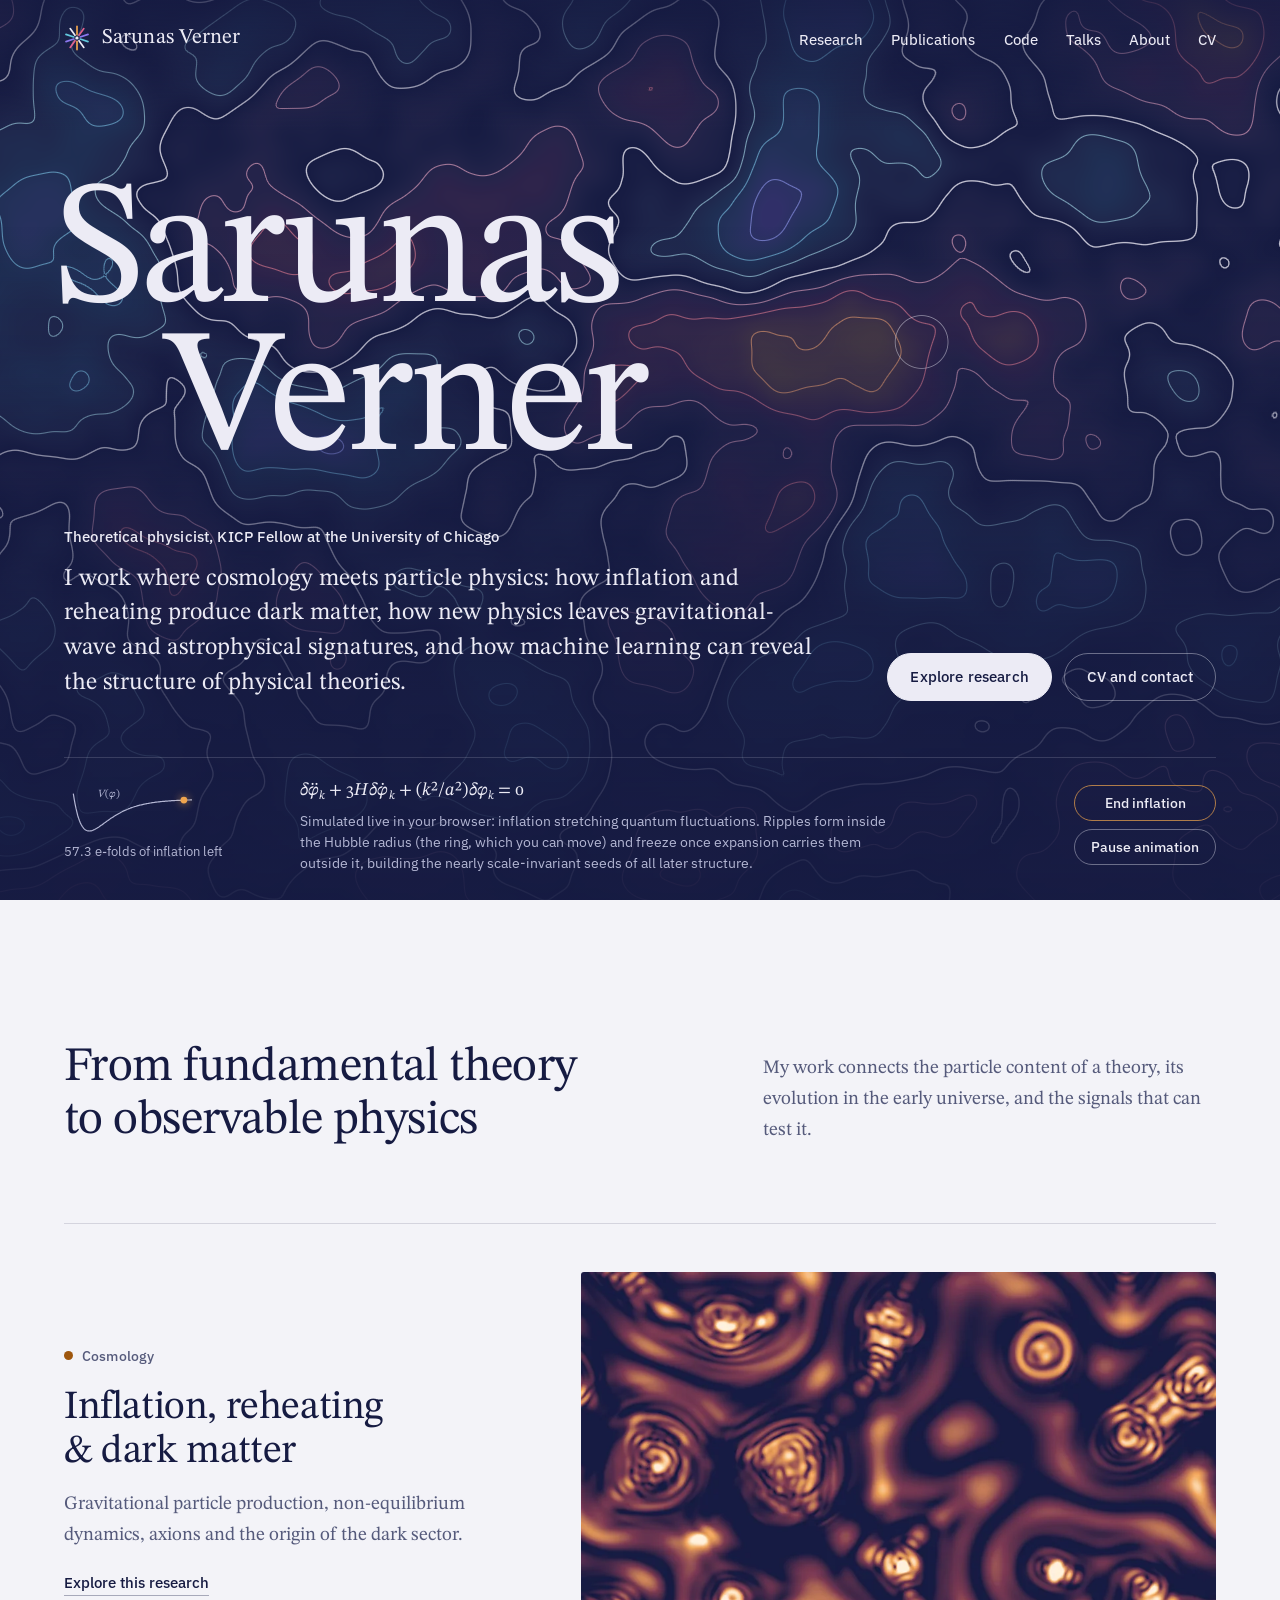
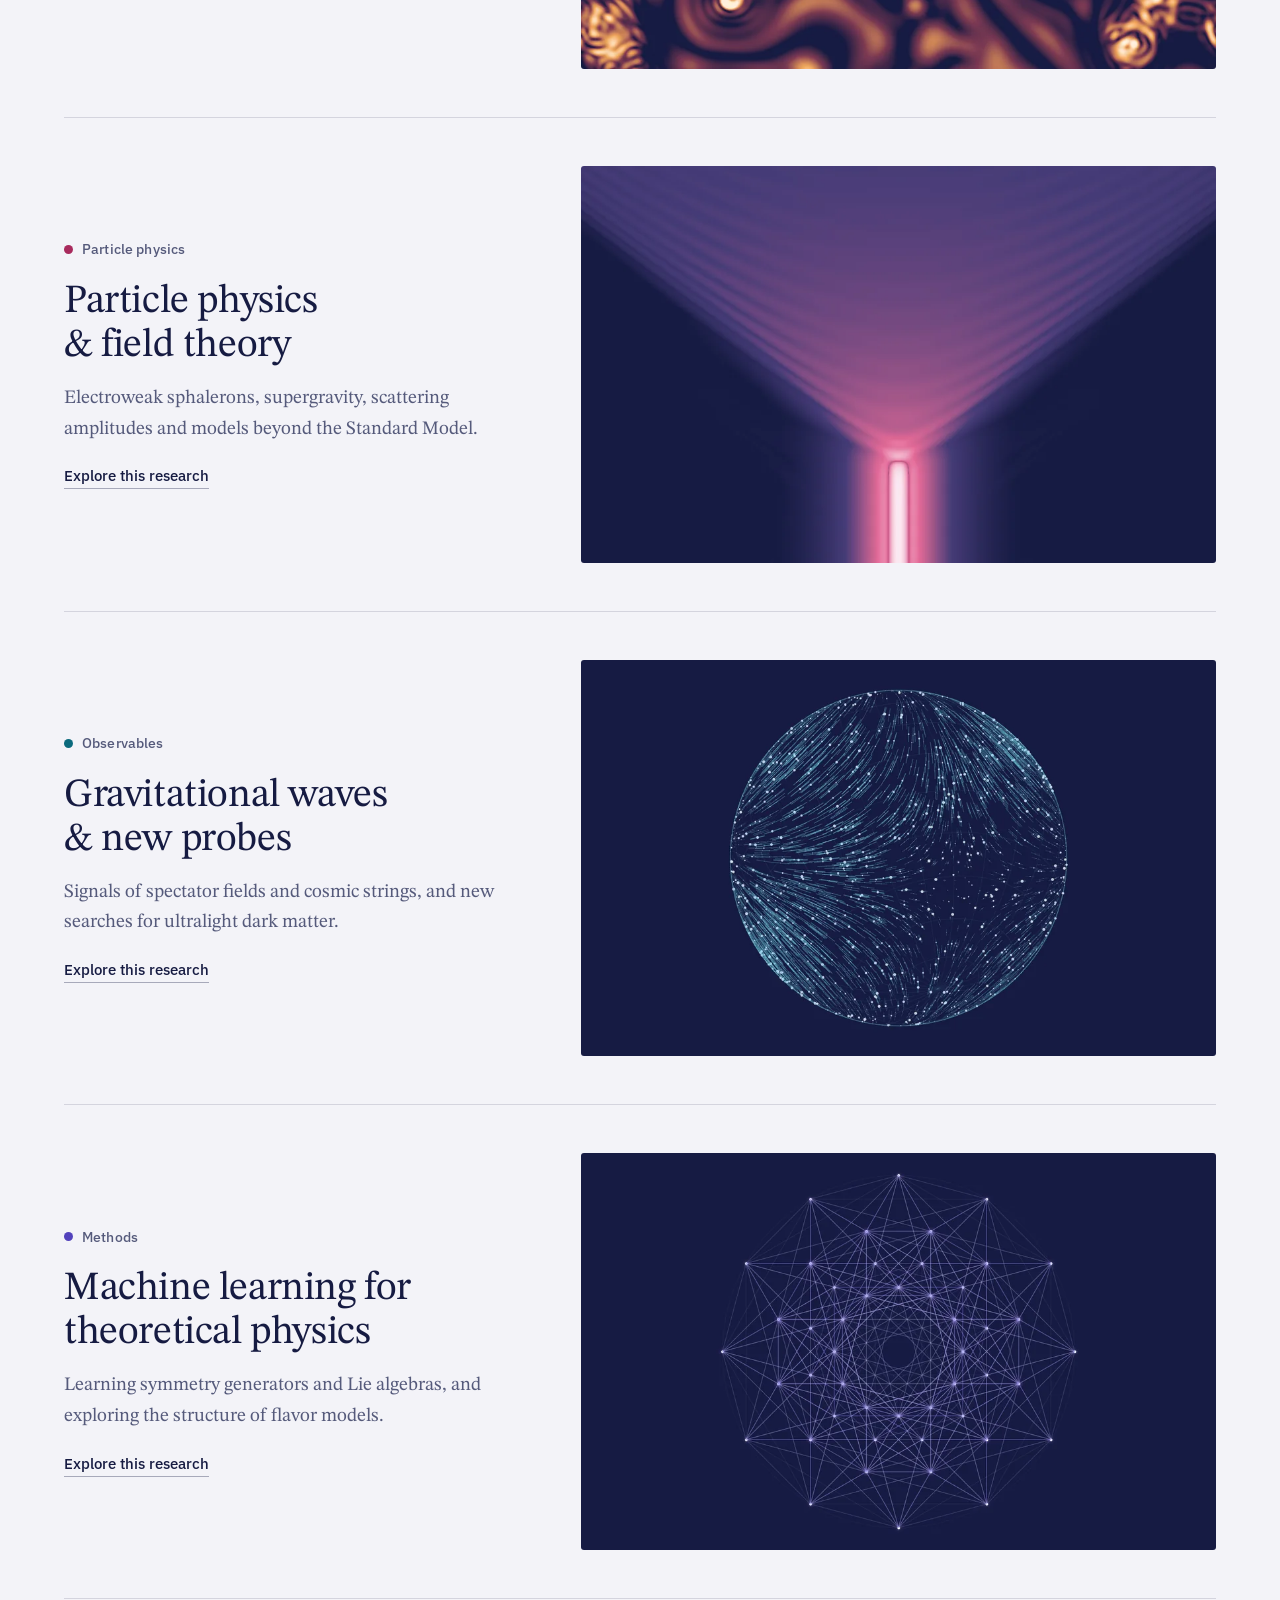
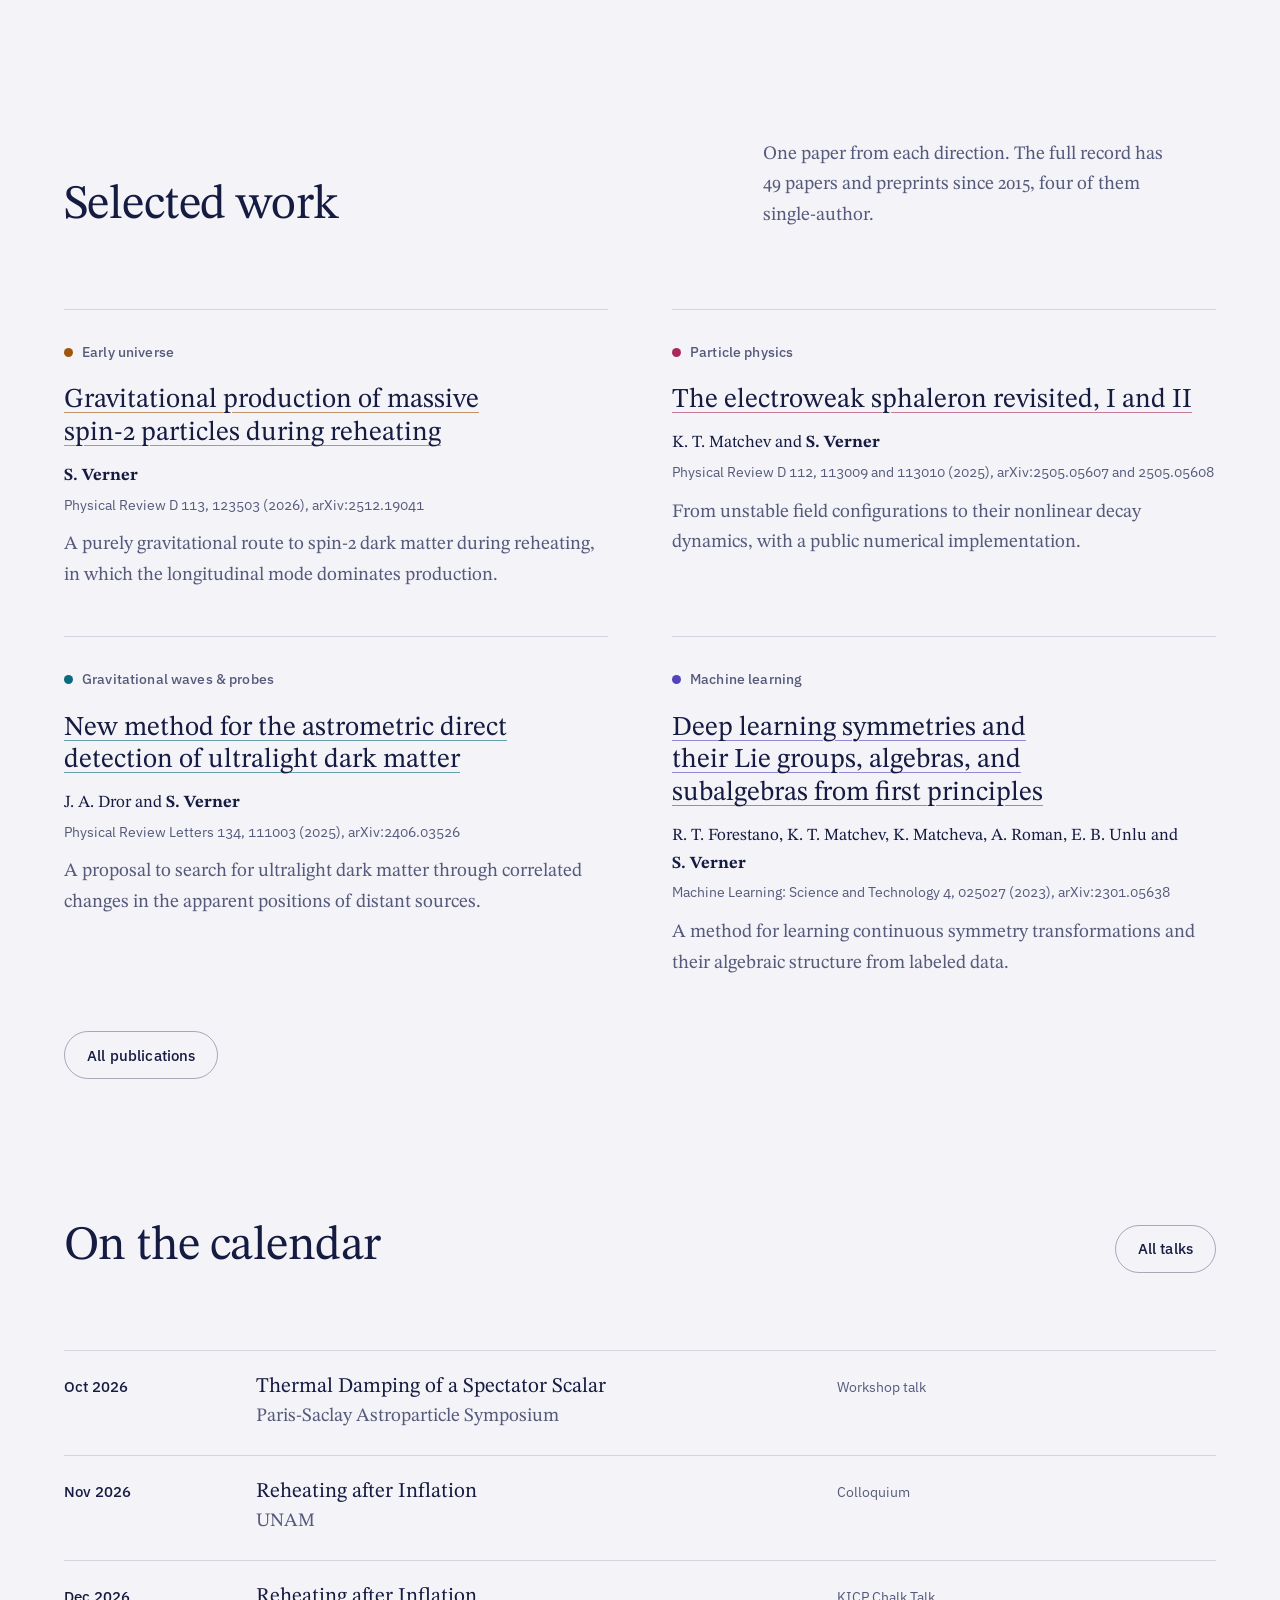
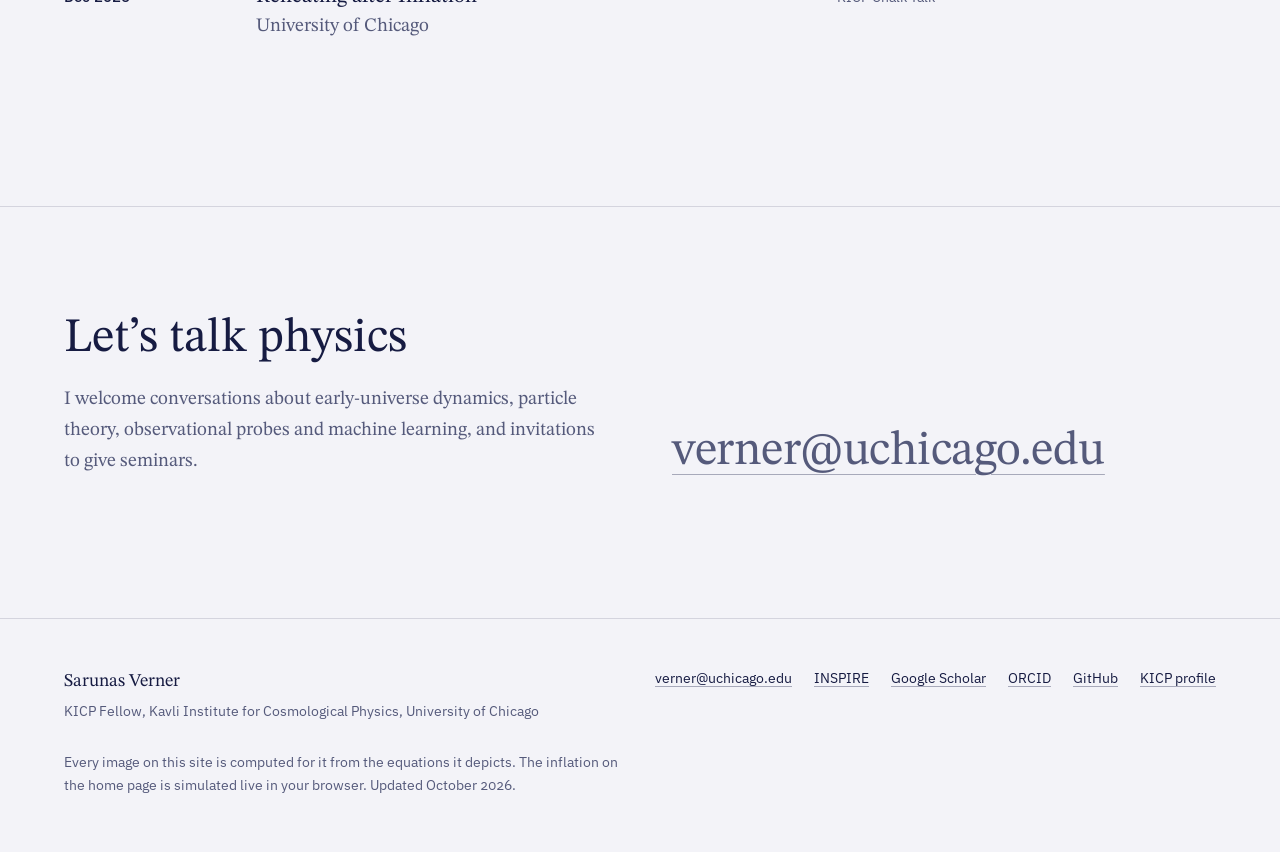
==== index.html @ badbc58c "Add files via upload" ====
<!doctype html>
<html lang="en">
<head>
<meta charset="utf-8">
<meta name="viewport" content="width=device-width, initial-scale=1">
<title>Sarunas Verner | Theoretical physicist, University of Chicago</title>
<meta name="description" content="Sarunas Verner is a theoretical physicist and KICP Fellow at the University of Chicago, specializing in inflation and reheating, dark matter, gravitational waves and machine learning for theoretical physics.">
<link rel="canonical" href="https://www.sarunasverner.com/">
<meta name="theme-color" content="#161B42">
<meta property="og:type" content="website">
<meta property="og:title" content="Sarunas Verner | Theoretical physicist, University of Chicago">
<meta property="og:description" content="Sarunas Verner is a theoretical physicist and KICP Fellow at the University of Chicago, specializing in inflation and reheating, dark matter, gravitational waves and machine learning for theoretical physics.">
<meta property="og:url" content="https://www.sarunasverner.com/">
<meta property="og:image" content="https://www.sarunasverner.com/assets/img/og.jpg">
<meta name="twitter:card" content="summary_large_image">
<link rel="icon" href="favicon.svg" type="image/svg+xml">
<link rel="preload" href="assets/fonts/stix-two-text.woff2" as="font" type="font/woff2" crossorigin>
<link rel="preload" href="assets/fonts/plex-sans.woff2" as="font" type="font/woff2" crossorigin>
<link rel="stylesheet" href="assets/css/site.css">
<script type="application/ld+json">{"@context": "https://schema.org", "@type": "Person", "name": "Sarunas Verner", "jobTitle": "KICP Fellow", "url": "https://www.sarunasverner.com/", "email": "mailto:verner@uchicago.edu", "image": "https://www.sarunasverner.com/assets/img/portrait.webp", "affiliation": {"@type": "Organization", "name": "Kavli Institute for Cosmological Physics, University of Chicago"}, "alumniOf": [{"@type": "CollegeOrUniversity", "name": "University of Minnesota"}, {"@type": "CollegeOrUniversity", "name": "University of Southampton"}], "knowsAbout": ["Cosmology", "Particle physics", "Inflation", "Reheating", "Dark matter", "Gravitational waves", "Supergravity", "Machine learning"], "sameAs": ["https://inspirehep.net/authors/1813573", "https://scholar.google.com/citations?user=fbTlRtQAAAAJ", "https://orcid.org/0000-0003-4870-0826", "https://github.com/sarunasverner", "https://kavlicosmo.uchicago.edu/people/profile/sarunas-verner/"]}</script>
<script src="assets/js/site.js" defer></script><script src="assets/js/field.js" defer></script>
</head>
<body>
<a class="skip-link" href="#main">Skip to content</a>
<header class="site-header is-overlay on-dark">
  <div class="wrap bar">
    <a class="brand" href="./" aria-label="Sarunas Verner, home"><svg viewBox="0 0 26 26" aria-hidden="true" focusable="false"><line x1="13.00" y1="9.60" x2="13.00" y2="1.40" stroke="#F0A54E" stroke-width="1.7" stroke-linecap="round"/><line x1="15.00" y1="10.25" x2="19.82" y2="3.62" stroke="#E0628F" stroke-width="1.7" stroke-linecap="round"/><line x1="16.23" y1="11.95" x2="24.03" y2="9.42" stroke="#8C78F0" stroke-width="1.7" stroke-linecap="round"/><line x1="16.23" y1="14.05" x2="24.03" y2="16.58" stroke="#63C9DD" stroke-width="1.7" stroke-linecap="round"/><line x1="15.00" y1="15.75" x2="19.82" y2="22.38" stroke="currentColor" stroke-width="1.7" stroke-linecap="round"/><line x1="13.00" y1="16.40" x2="13.00" y2="24.60" stroke="#F0A54E" stroke-width="1.7" stroke-linecap="round"/><line x1="11.00" y1="15.75" x2="6.18" y2="22.38" stroke="#E0628F" stroke-width="1.7" stroke-linecap="round"/><line x1="9.77" y1="14.05" x2="1.97" y2="16.58" stroke="#8C78F0" stroke-width="1.7" stroke-linecap="round"/><line x1="9.77" y1="11.95" x2="1.97" y2="9.42" stroke="#63C9DD" stroke-width="1.7" stroke-linecap="round"/><line x1="11.00" y1="10.25" x2="6.18" y2="3.62" stroke="currentColor" stroke-width="1.7" stroke-linecap="round"/><circle cx="13" cy="13" r="1.6" fill="currentColor"/></svg><span>Sarunas Verner</span></a>
    <button class="menu-toggle" type="button" aria-expanded="false" aria-controls="site-nav" data-menu-toggle>Menu</button>
    <nav class="site-nav" id="site-nav" aria-label="Main"><ul><li><a href="research/">Research</a></li><li><a href="publications/">Publications</a></li><li><a href="code/">Code</a></li><li><a href="talks/">Talks</a></li><li><a href="about/">About</a></li><li><a href="cv/">CV</a></li></ul></nav>
  </div>
</header>
<main id="main">

<section class="hero on-dark" aria-labelledby="hero-name">
  <div class="hero-field"><canvas data-field aria-hidden="true"></canvas></div>
  <div class="hero-scrim"></div>
  <div class="wrap hero-inner">
    <h1 class="hero-name" id="hero-name"><span>Sarunas</span><span>Verner</span></h1>
    <div class="hero-row">
      <div>
        <p class="hero-role">Theoretical physicist, KICP Fellow at the University of Chicago</p>
        <p class="hero-lede">I work where cosmology meets particle physics: how inflation and reheating produce dark matter, how new physics leaves gravitational-wave and astrophysical signatures, and how machine learning can reveal the structure of physical theories.</p>
      </div>
      <div class="actions">
        <a class="button" href="research/">Explore research</a>
        <a class="button button-quiet" href="cv/">CV and contact</a>
      </div>
    </div>
    <div class="hero-foot">
      <figure class="potential" aria-hidden="true">
        <svg viewBox="0 0 132 48" width="132" height="48"><path d="M9.3,6.7 L10.2,12.2 L11.1,17.1 L12.0,21.4 L12.9,25.2 L13.7,28.5 L14.6,31.3 L15.5,33.8 L16.4,36.0 L17.3,37.8 L18.2,39.3 L19.1,40.5 L19.9,41.6 L20.8,42.4 L21.7,43.0 L22.6,43.5 L23.5,43.8 L24.4,43.9 L25.3,44.0 L26.1,43.9 L27.0,43.8 L27.9,43.6 L28.8,43.3 L29.7,42.9 L30.6,42.5 L31.5,42.0 L32.3,41.5 L33.2,41.0 L34.1,40.4 L35.0,39.9 L35.9,39.2 L36.8,38.6 L37.7,38.0 L38.5,37.4 L39.4,36.7 L40.3,36.1 L41.2,35.4 L42.1,34.8 L43.0,34.1 L43.9,33.5 L44.7,32.9 L45.6,32.3 L46.5,31.6 L47.4,31.0 L48.3,30.5 L49.2,29.9 L50.1,29.3 L50.9,28.8 L51.8,28.2 L52.7,27.7 L53.6,27.2 L54.5,26.7 L55.4,26.2 L56.3,25.7 L57.1,25.2 L58.0,24.8 L58.9,24.3 L59.8,23.9 L60.7,23.5 L61.6,23.1 L62.5,22.7 L63.3,22.3 L64.2,22.0 L65.1,21.6 L66.0,21.3 L66.9,20.9 L67.8,20.6 L68.7,20.3 L69.5,20.0 L70.4,19.7 L71.3,19.5 L72.2,19.2 L73.1,18.9 L74.0,18.7 L74.9,18.4 L75.7,18.2 L76.6,18.0 L77.5,17.8 L78.4,17.6 L79.3,17.4 L80.2,17.2 L81.1,17.0 L81.9,16.8 L82.8,16.6 L83.7,16.5 L84.6,16.3 L85.5,16.2 L86.4,16.0 L87.3,15.9 L88.1,15.7 L89.0,15.6 L89.9,15.5 L90.8,15.3 L91.7,15.2 L92.6,15.1 L93.5,15.0 L94.3,14.9 L95.2,14.8 L96.1,14.7 L97.0,14.6 L97.9,14.5 L98.8,14.4 L99.7,14.4 L100.5,14.3 L101.4,14.2 L102.3,14.1 L103.2,14.1 L104.1,14.0 L105.0,13.9 L105.9,13.9 L106.7,13.8 L107.6,13.7 L108.5,13.7 L109.4,13.6 L110.3,13.6 L111.2,13.5 L112.1,13.5 L112.9,13.4 L113.8,13.4 L114.7,13.4 L115.6,13.3 L116.5,13.3 L117.4,13.2 L118.3,13.2 L119.1,13.2 L120.0,13.1 L120.9,13.1 L121.8,13.1 L122.7,13.0 L123.6,13.0 L124.5,13.0 L125.3,13.0 L126.2,12.9 L127.1,12.9 L128.0,12.9"/><circle data-field-dot r="3.4" cx="120.9" cy="13.1"/><text x="34" y="10"><tspan font-style="italic">V</tspan>(<tspan font-style="italic">&#966;</tspan>)</text></svg>
        <figcaption data-field-readout>60.0 e-folds of inflation left</figcaption>
      </figure>
      <div class="hero-explain">
        <p class="hero-eq" aria-label="Mode equation: delta phi k double dot, plus 3 H delta phi k dot, plus k squared over a squared times delta phi k, equals zero"><i>&#948;</i><i class="acc" data-a="&#168;">&#966;</i><sub><i>k</i></sub> + 3<i>H</i>&#8202;<i>&#948;</i><i class="acc" data-a="&#729;">&#966;</i><sub><i>k</i></sub> + (<i>k</i>&#178;/<i>a</i>&#178;)&#8202;<i>&#948;&#966;</i><sub><i>k</i></sub> = 0</p>
        <p class="hero-caption"><span class="live-only">Simulated live in your browser: inflation</span><span class="still-only">Inflation</span> stretching quantum fluctuations. Ripples form inside the Hubble radius<span class="live-only"> (the ring, which you can move)</span> and freeze once expansion carries them outside it, building the nearly scale-invariant seeds of all later structure.</p>
      </div>
      <div class="hero-controls">
        <button class="field-toggle" type="button" data-field-end hidden>End inflation</button>
        <button class="field-toggle" type="button" data-field-toggle hidden>Pause animation</button>
      </div>
    </div>
  </div>
</section>

<section class="band" aria-labelledby="research-h">
  <div class="wrap">
    <div class="section-head">
      <h2 id="research-h">From fundamental theory to observable physics</h2>
      <p>My work connects the particle content of a theory, its evolution in the early universe, and the signals that can test it.</p>
    </div>
    <ul class="themes"><li class="theme" data-area="early">
  <a class="theme-link" href="research/early-universe/">
    <div>
      <span class="label"><span class="dot"></span>Cosmology</span>
      <h3>Inflation, reheating &amp; dark matter</h3>
      <p>Gravitational particle production, non-equilibrium dynamics, axions and the origin of the dark sector.</p>
      <span class="more">Explore this research</span>
    </div>
    <figure class="plate"><img src="assets/img/early-universe-1600.webp" srcset="assets/img/early-universe-960.webp 960w, assets/img/early-universe-1600.webp 1600w" sizes="(max-width: 860px) 100vw, 58vw" width="1600" height="1000" alt="Glowing amber shells and bubbles of energy on a deep indigo field, from a lattice simulation of preheating" loading="lazy" decoding="async"></figure>
  </a>
</li><li class="theme" data-area="particle">
  <a class="theme-link" href="research/particle-physics/">
    <div>
      <span class="label"><span class="dot"></span>Particle physics</span>
      <h3>Particle physics &amp; field theory</h3>
      <p>Electroweak sphalerons, supergravity, scattering amplitudes and models beyond the Standard Model.</p>
      <span class="more">Explore this research</span>
    </div>
    <figure class="plate"><img src="assets/img/particle-physics-1600.webp" srcset="assets/img/particle-physics-960.webp 960w, assets/img/particle-physics-1600.webp 1600w" sizes="(max-width: 860px) 100vw, 58vw" width="1600" height="1000" alt="A bright vertical pillar of energy that opens into a V-shaped cone of rippling radiation" loading="lazy" decoding="async"></figure>
  </a>
</li><li class="theme" data-area="signals">
  <a class="theme-link" href="research/gravitational-waves/">
    <div>
      <span class="label"><span class="dot"></span>Observables</span>
      <h3>Gravitational waves &amp; new probes</h3>
      <p>Signals of spectator fields and cosmic strings, and new searches for ultralight dark matter.</p>
      <span class="more">Explore this research</span>
    </div>
    <figure class="plate"><img src="assets/img/gravitational-waves-1600.webp" srcset="assets/img/gravitational-waves-960.webp 960w, assets/img/gravitational-waves-1600.webp 1600w" sizes="(max-width: 860px) 100vw, 58vw" width="1600" height="1000" alt="A celestial sphere of stars whose short cyan streaks line up in a coherent, swirling pattern" loading="lazy" decoding="async"></figure>
  </a>
</li><li class="theme" data-area="ml">
  <a class="theme-link" href="research/machine-learning/">
    <div>
      <span class="label"><span class="dot"></span>Methods</span>
      <h3>Machine learning for theoretical physics</h3>
      <p>Learning symmetry generators and Lie algebras, and exploring the structure of flavor models.</p>
      <span class="more">Explore this research</span>
    </div>
    <figure class="plate"><img src="assets/img/machine-learning-1600.webp" srcset="assets/img/machine-learning-960.webp 960w, assets/img/machine-learning-1600.webp 1600w" sizes="(max-width: 860px) 100vw, 58vw" width="1600" height="1000" alt="A twelve-fold symmetric web of violet lines connecting 72 points in concentric rings" loading="lazy" decoding="async"></figure>
  </a>
</li></ul>
  </div>
</section>

<section class="band" aria-labelledby="work-h">
  <div class="wrap">
    <div class="section-head">
      <h2 id="work-h">Selected work</h2>
      <p>One paper from each direction. The full record has 49 papers and preprints since 2015, four of them single-author.</p>
    </div>
    <ul class="works"><li class="work" data-area="early">
  <span class="label"><span class="dot"></span>Early universe</span>
  <h3><a href="https://arxiv.org/abs/2512.19041">Gravitational production of massive spin-2 particles during reheating</a></h3>
  <p class="authors"><strong>S. Verner</strong></p>
  <p class="venue">Physical Review D 113, 123503 (2026), arXiv:2512.19041</p>
  <p class="summary">A purely gravitational route to spin-2 dark matter during reheating, in which the longitudinal mode dominates production.</p>
</li><li class="work" data-area="particle">
  <span class="label"><span class="dot"></span>Particle physics</span>
  <h3><a href="https://arxiv.org/abs/2505.05607">The electroweak sphaleron revisited, I and II</a></h3>
  <p class="authors">K. T. Matchev and <strong>S. Verner</strong></p>
  <p class="venue">Physical Review D 112, 113009 and 113010 (2025), arXiv:2505.05607 and 2505.05608</p>
  <p class="summary">From unstable field configurations to their nonlinear decay dynamics, with a public numerical implementation.</p>
</li><li class="work" data-area="signals">
  <span class="label"><span class="dot"></span>Gravitational waves &amp; probes</span>
  <h3><a href="https://arxiv.org/abs/2406.03526">New method for the astrometric direct detection of ultralight dark matter</a></h3>
  <p class="authors">J. A. Dror and <strong>S. Verner</strong></p>
  <p class="venue">Physical Review Letters 134, 111003 (2025), arXiv:2406.03526</p>
  <p class="summary">A proposal to search for ultralight dark matter through correlated changes in the apparent positions of distant sources.</p>
</li><li class="work" data-area="ml">
  <span class="label"><span class="dot"></span>Machine learning</span>
  <h3><a href="https://arxiv.org/abs/2301.05638">Deep learning symmetries and their Lie groups, algebras, and subalgebras from first principles</a></h3>
  <p class="authors">R. T. Forestano, K. T. Matchev, K. Matcheva, A. Roman, E. B. Unlu and <strong>S. Verner</strong></p>
  <p class="venue">Machine Learning: Science and Technology 4, 025027 (2023), arXiv:2301.05638</p>
  <p class="summary">A method for learning continuous symmetry transformations and their algebraic structure from labeled data.</p>
</li></ul>
    <div class="actions" style="margin-top:8px"><a class="button button-quiet" href="publications/">All publications</a></div>
  </div>
</section>

<section class="band" aria-labelledby="talks-h">
  <div class="wrap">
    <div class="section-head">
      <h2 id="talks-h">On the calendar</h2>
      <div class="actions"><a class="button button-quiet" href="talks/">All talks</a></div>
    </div>
    <ol class="agenda"><li class="event"><time datetime="2026-10">Oct 2026</time>
  <div><p class="title">Thermal Damping of a Spectator Scalar</p><p class="where">Paris-Saclay Astroparticle Symposium</p></div><p class="kind">Workshop talk</p></li><li class="event"><time datetime="2026-11">Nov 2026</time>
  <div><p class="title">Reheating after Inflation</p><p class="where">UNAM</p></div><p class="kind">Colloquium</p></li><li class="event"><time datetime="2026-12">Dec 2026</time>
  <div><p class="title">Reheating after Inflation</p><p class="where">University of Chicago</p></div><p class="kind">KICP Chalk Talk</p></li></ol>
  </div>
</section>

<section class="band ruled" aria-labelledby="contact-h">
  <div class="wrap contact">
    <div>
      <h2 id="contact-h">Let’s talk physics</h2>
      <p>I welcome conversations about early-universe dynamics, particle theory, observational probes and machine learning, and invitations to give seminars.</p>
    </div>
    <p class="mail"><a href="mailto:verner@uchicago.edu">verner@uchicago.edu</a></p>
  </div>
</section>

</main>
<footer class="site-footer">
  <div class="wrap">
    <div class="grid">
      <div>
        <p class="who">Sarunas Verner</p>
        <p>KICP Fellow, Kavli Institute for Cosmological Physics, University of Chicago</p>
      </div>
      <ul>
        <li><a href="mailto:verner@uchicago.edu">verner@uchicago.edu</a></li>
        <li><a href="https://inspirehep.net/authors/1813573">INSPIRE</a></li>
        <li><a href="https://scholar.google.com/citations?user=fbTlRtQAAAAJ">Google Scholar</a></li>
        <li><a href="https://orcid.org/0000-0003-4870-0826">ORCID</a></li>
        <li><a href="https://github.com/sarunasverner">GitHub</a></li>
        <li><a href="https://kavlicosmo.uchicago.edu/people/profile/sarunas-verner/">KICP profile</a></li>
      </ul>
    </div>
    <p class="fine">Every image on this site is computed for it from the equations it depicts. The inflation on the home page is simulated live in your browser. Updated October 2026.</p>
  </div>
</footer>
</body>
</html>
---- assets/css/site.css ----
/* Sarunas Verner — site styles
   Type: STIX Two (the typeface designed for scientific publishing) with IBM Plex Sans for interface text.
   Color: a deep field indigo; four accents are four phases of the field, one per research area. */

@font-face { font-family: "STIX Two Text"; src: url("../fonts/stix-two-text.woff2") format("woff2"); font-weight: 400 700; font-style: normal; font-display: swap; }
@font-face { font-family: "STIX Two Text"; src: url("../fonts/stix-two-text-italic.woff2") format("woff2"); font-weight: 400 700; font-style: italic; font-display: swap; }
@font-face { font-family: "STIX Two Math Sub"; src: url("../fonts/stix-two-math-sub.woff2") format("woff2"); font-display: swap; }
@font-face { font-family: "IBM Plex Sans"; src: url("../fonts/plex-sans.woff2") format("woff2"); font-weight: 100 700; font-stretch: 75% 100%; font-display: swap; }

:root {
  color-scheme: light;
  --serif: "STIX Two Text", "STIX Two Math Sub", "Iowan Old Style", Georgia, serif;
  --sans: "IBM Plex Sans", system-ui, -apple-system, "Segoe UI", sans-serif;

  --bg: #F3F3F8;
  --surface: #FFFFFF;
  --ink: #161B42;
  --muted: #555A7B;
  --rule: rgba(22, 27, 66, 0.14);
  --rule-strong: rgba(22, 27, 66, 0.34);
  --amber: #9E560D;
  --rose: #A82A5D;
  --cyan: #0B6A7D;
  --violet: #5242BC;
  --plate: #161B42;

  --gutter: clamp(20px, 5vw, 64px);
  --max: 1240px;
  --band: clamp(88px, 11vw, 168px);
  --radius: 3px;

  --t-body: 1.1875rem;   /* 19 */
  --t-small: 0.9375rem;  /* 15 */
  --t-meta: 0.875rem;    /* 14 */
  --t-h3: 1.5rem;        /* 24 */
  --t-h2: clamp(2rem, 1.4rem + 2.2vw, 3rem);       /* 32 → 48 */
  --t-h1: clamp(2.75rem, 1.6rem + 4.6vw, 5.25rem); /* 44 → 84 */
}

@media (prefers-color-scheme: dark) {
  :root {
    color-scheme: dark;
    --bg: #161B42;
    --surface: #1C2251;
    --ink: #ECEBF5;
    --muted: #A9ACCB;
    --rule: rgba(236, 235, 245, 0.13);
    --rule-strong: rgba(236, 235, 245, 0.34);
    --amber: #F2A65A;
    --rose: #EC7AA5;
    --cyan: #72D2E4;
    --violet: #AB9DF6;
  }
}

/* Surfaces that are always dark: the live hero and full-bleed plates */
.on-dark {
  color-scheme: dark;
  --bg: #161B42; --surface: #1C2251; --ink: #ECEBF5; --muted: #B4B7D4;
  --rule: rgba(236, 235, 245, 0.16); --rule-strong: rgba(236, 235, 245, 0.4);
  --amber: #F2A65A; --rose: #EC7AA5; --cyan: #72D2E4; --violet: #AB9DF6;
  color: var(--ink);
}

[data-area="early"] { --c: var(--amber); }
[data-area="particle"] { --c: var(--rose); }
[data-area="signals"] { --c: var(--cyan); }
[data-area="ml"] { --c: var(--violet); }

/* ------------------------------------------------------------------ base */
*, *::before, *::after { box-sizing: border-box; }
html { -webkit-text-size-adjust: 100%; text-size-adjust: 100%; scroll-padding-top: 96px; }
body {
  margin: 0;
  background: var(--bg);
  color: var(--ink);
  font-family: var(--serif);
  font-size: var(--t-body);
  line-height: 1.62;
  font-kerning: normal;
  font-variant-numeric: oldstyle-nums proportional-nums;
  text-rendering: optimizeLegibility;
  -webkit-font-smoothing: antialiased;
}
[hidden] { display: none !important; }
img { display: block; max-width: 100%; height: auto; }
h1, h2, h3, h4 { font-weight: 400; line-height: 1.1; margin: 0; text-wrap: balance; }
p { margin: 0; text-wrap: pretty; }
p { margin: 0; }
.prose p + p, .contact p + p, .cols p + p { margin-top: 1em; }
a { color: inherit; text-decoration-line: underline; text-decoration-thickness: 1px; text-underline-offset: 0.2em; text-decoration-color: var(--rule-strong); transition: text-decoration-color 0.15s; }
a:hover { text-decoration-color: currentColor; }
:focus-visible { outline: 2px solid currentColor; outline-offset: 3px; border-radius: 2px; }
::selection { background: color-mix(in srgb, var(--violet) 30%, transparent); }
.visually-hidden { position: absolute !important; width: 1px; height: 1px; overflow: hidden; clip: rect(0 0 0 0); clip-path: inset(50%); white-space: nowrap; }
.skip-link { position: absolute; left: 12px; top: -60px; z-index: 50; background: var(--ink); color: var(--bg); padding: 10px 14px; font: 500 var(--t-small)/1 var(--sans); border-radius: var(--radius); text-decoration: none; }
.skip-link:focus { top: 12px; }

.wrap { width: min(100% - 2 * var(--gutter), var(--max)); margin-inline: auto; }
.sans { font-family: var(--sans); }
.muted { color: var(--muted); }
.dot { display: inline-block; width: 0.5em; height: 0.5em; border-radius: 50%; background: var(--c, var(--ink)); flex: none; }

/* ------------------------------------------------------------------ header */
.site-header { position: relative; z-index: 20; font-family: var(--sans); }
.site-header .bar { display: flex; align-items: center; justify-content: space-between; gap: 24px; min-height: 76px; }
.brand { display: inline-flex; align-items: center; gap: 12px; text-decoration: none; font-family: var(--serif); font-size: 1.3125rem; letter-spacing: 0.005em; }
.brand svg { width: 26px; height: 26px; flex: none; }
.site-nav ul { list-style: none; display: flex; gap: clamp(16px, 2.2vw, 34px); margin: 0; padding: 0; }
.site-nav a { font-size: var(--t-small); font-weight: 450; text-decoration: none; padding: 6px 0; border-bottom: 1px solid transparent; }
.site-nav a:hover { border-bottom-color: var(--rule-strong); }
.site-nav a[aria-current="page"] { border-bottom-color: currentColor; }
.menu-toggle { display: none; }
.site-header.is-solid { border-bottom: 1px solid var(--rule); }
.site-header.is-overlay { position: absolute; inset: 0 0 auto 0; }

@media (max-width: 760px) {
  .menu-toggle {
    display: inline-flex; align-items: center; gap: 8px; font: 500 var(--t-small)/1 var(--sans); color: inherit;
    background: none; border: 1px solid var(--rule-strong); border-radius: 999px; padding: 9px 14px; cursor: pointer;
  }
  .site-nav { display: none; }
  .menu-open .site-nav { display: block; position: absolute; left: 0; right: 0; top: 76px; background: var(--bg); border-bottom: 1px solid var(--rule); padding: 8px var(--gutter) 20px; }
  .menu-open .site-nav ul { flex-direction: column; gap: 0; }
  .menu-open .site-nav a { display: block; font-size: 1.125rem; padding: 12px 0; border-bottom: 1px solid var(--rule); }
  .menu-open .site-nav a[aria-current="page"] { border-bottom-color: var(--rule); font-weight: 600; }
}

/* --------------------------------------------------------------------- hero */
.hero { position: relative; min-height: max(660px, 100svh); display: flex; flex-direction: column; justify-content: flex-end; overflow: hidden; background: #161B42; isolation: isolate; touch-action: pan-y; }
.hero-field { position: absolute; inset: 0; z-index: -2; }
.hero-field canvas { width: 100%; height: 100%; display: block; opacity: 0; transition: opacity 0.6s ease; }
.hero.is-live .hero-field canvas { opacity: 1; }
.hero.is-fallback .hero-field { background: #161B42 url("../img/field-poster.webp") center / cover no-repeat; }
.hero.is-fallback .hero-field canvas { display: none; }
.hero-scrim { position: absolute; inset: 0; z-index: -1; pointer-events: none;
  background:
    linear-gradient(to bottom, rgba(22, 27, 66, 0.75) 0, rgba(22, 27, 66, 0) 130px),
    linear-gradient(to top, rgba(22, 27, 66, 0.94) 0%, rgba(22, 27, 66, 0.72) 30%, rgba(22, 27, 66, 0.1) 62%, rgba(22, 27, 66, 0) 75%);
}
.hero-inner { padding-top: 140px; }
.hero-name {
  font-size: clamp(4.75rem, 1rem + 12.5vw, 13.5rem);
  line-height: 0.84;
  letter-spacing: -0.025em;
  margin-left: -0.05em;
  font-variant-numeric: lining-nums;
}
.hero-name span { display: block; }
.hero-name span + span { padding-left: 0.62em; }
.hero-row { display: grid; grid-template-columns: minmax(0, 1fr) auto; align-items: end; gap: 32px 64px; margin-top: clamp(28px, 4vw, 48px); }
.hero-role { font-family: var(--sans); font-size: var(--t-small); font-weight: 500; letter-spacing: 0.01em; color: var(--ink); margin-bottom: 12px; }
.hero-lede { font-size: clamp(1.25rem, 1.05rem + 0.6vw, 1.5rem); line-height: 1.45; max-width: 34em; }
.actions { display: flex; flex-wrap: wrap; gap: 12px; }
.button {
  display: inline-flex; align-items: center; justify-content: center; min-height: 48px; padding: 12px 22px;
  font: 500 var(--t-small)/1 var(--sans); letter-spacing: 0.01em; text-decoration: none;
  color: var(--bg); background: var(--ink); border: 1px solid var(--ink); border-radius: 999px;
  transition: background-color 0.15s, color 0.15s, border-color 0.15s;
}
.button:hover { background: color-mix(in srgb, var(--ink) 86%, var(--bg)); }
.button-quiet { color: var(--ink); background: transparent; border-color: var(--rule-strong); }
.button-quiet:hover { background: color-mix(in srgb, var(--ink) 8%, transparent); border-color: var(--ink); }
.hero-foot { display: grid; grid-template-columns: auto minmax(0, 1fr) auto; gap: 16px 40px; align-items: center; border-top: 1px solid var(--rule); margin-top: clamp(32px, 5vw, 56px); padding: 18px 0 26px; }
.potential { margin: 0; width: 196px; }
.potential svg { display: block; width: 132px; height: 48px; overflow: visible; }
.potential path { fill: none; stroke: var(--muted); stroke-width: 1.2; stroke-linejoin: round; }
.potential circle { fill: #F0A54E; filter: drop-shadow(0 0 4px rgba(240, 165, 78, 0.9)); }
.potential text { font-family: var(--serif); font-size: 11px; fill: var(--muted); }
.potential figcaption { font-family: var(--sans); font-size: 0.8125rem; color: var(--muted); margin-top: 6px; font-variant-numeric: lining-nums tabular-nums; white-space: nowrap; }
.hero-explain { min-width: 0; }
.hero-eq { font-style: normal; font-size: 1.125rem; color: var(--ink); margin-bottom: 6px; }
.hero-eq i { font-style: italic; }
.hero-eq sub { font-size: 0.68em; line-height: 0; vertical-align: -0.3em; margin-left: 0.04em; }
.acc { position: relative; display: inline-block; }
.acc::after { content: attr(data-a); position: absolute; left: 0.17em; top: 0.3em; font-style: normal; line-height: 1; pointer-events: none; }
.hero-caption { font-family: var(--sans); font-size: var(--t-meta); line-height: 1.5; color: var(--muted); max-width: 76ch; }
.hero-controls { display: flex; flex-direction: column; gap: 8px; align-items: stretch; }
.field-toggle { font: 500 var(--t-meta)/1 var(--sans); color: var(--ink); background: none; border: 1px solid var(--rule-strong); border-radius: 999px; padding: 10px 16px; cursor: pointer; white-space: nowrap; }
.field-toggle:hover:not(:disabled) { border-color: var(--ink); }
.field-toggle[data-field-end] { border-color: rgba(240, 165, 78, 0.7); }
.field-toggle[data-field-end]:hover:not(:disabled) { border-color: #F0A54E; background: rgba(240, 165, 78, 0.1); }
.field-toggle:disabled { opacity: 0.6; cursor: default; }
.hero.is-fallback .potential { visibility: hidden; }
.hero.is-fallback .hero-caption .live-only, .hero:not(.is-fallback) .hero-caption .still-only { display: none; }

/* one orchestrated entrance: the name settles while the field rolls off its potential */
@media (prefers-reduced-motion: no-preference) {
  .hero-name span, .hero-row, .hero-foot { animation: rise 1.1s cubic-bezier(0.2, 0.7, 0.1, 1) both; }
  .hero-name span + span { animation-delay: 0.08s; }
  .hero-row { animation-delay: 0.35s; }
  .hero-foot { animation-delay: 0.6s; }
  @keyframes rise { from { opacity: 0; transform: translateY(18px); } to { opacity: 1; transform: none; } }
}

@media (max-width: 860px) {
  .hero-row { grid-template-columns: 1fr; }
  .hero-foot { grid-template-columns: 1fr auto; }
  .hero-explain { grid-column: 1 / -1; order: 3; }
  .hero-controls { flex-direction: row; }
  .hero-name span + span { padding-left: 0.3em; }
}

@media (max-width: 600px) {
  .hero-inner { padding-top: 112px; }
  .hero-lede { font-size: 1.125rem; line-height: 1.5; }
  .hero-role { margin-bottom: 10px; }
  .hero-row { gap: 24px; }
  .hero-foot { grid-template-columns: 1fr; gap: 14px; padding-bottom: 20px; }
  .hero-controls { order: 4; flex-wrap: wrap; }
  .hero-eq { font-size: 1rem; }
  .button { min-height: 46px; padding: 11px 18px; }
}

/* -------------------------------------------------------------------- bands */
.band { padding-block: var(--band); }
.band-tight { padding-block: calc(var(--band) * 0.6); }
.band + .band { padding-top: 0; }
.band.ruled { border-top: 1px solid var(--rule); padding-top: calc(var(--band) * 0.75); }
.section-head { display: grid; grid-template-columns: minmax(0, 7fr) minmax(0, 5fr); gap: 24px 64px; align-items: end; margin-bottom: clamp(44px, 6vw, 80px); }
.section-head h2 { font-size: var(--t-h2); letter-spacing: -0.012em; }
.section-head p { color: var(--muted); max-width: 36em; }
.section-head .actions { justify-content: flex-end; }
@media (max-width: 860px) { .section-head { grid-template-columns: 1fr; } .section-head .actions { justify-content: flex-start; } }

.label { font-family: var(--sans); font-size: var(--t-meta); font-weight: 500; letter-spacing: 0.01em; color: var(--muted); display: inline-flex; align-items: center; gap: 9px; }
.label .dot { width: 9px; height: 9px; }

/* ------------------------------------------------------------ research rows */
.themes { list-style: none; margin: 0; padding: 0; border-top: 1px solid var(--rule); }
.theme { border-bottom: 1px solid var(--rule); }
.theme-link { display: grid; grid-template-columns: minmax(0, 5fr) minmax(0, 7fr); gap: 28px 64px; align-items: center; padding-block: clamp(28px, 4vw, 48px); text-decoration: none; }
.theme h3 { font-size: clamp(1.75rem, 1.3rem + 1.5vw, 2.5rem); letter-spacing: -0.01em; margin: 14px 0 16px; }
.theme p { color: var(--muted); max-width: 30em; }
.more { display: inline-block; margin-top: 22px; font: 500 var(--t-small)/1.2 var(--sans); padding-bottom: 3px; border-bottom: 1px solid var(--rule-strong); transition: border-color 0.15s; }
.theme-link:hover .more { border-bottom-color: currentColor; }
.theme-link:hover h3 { text-decoration: underline; text-decoration-thickness: 1px; text-underline-offset: 0.16em; text-decoration-color: var(--c); }
.plate { margin: 0; background: var(--plate); border-radius: var(--radius); overflow: hidden; }
.plate img { width: 100%; aspect-ratio: 16 / 10; object-fit: cover; }
@media (max-width: 860px) { .theme-link { grid-template-columns: 1fr; } .theme .plate { order: -1; } }

/* ------------------------------------------------------------ selected work */
.works { list-style: none; margin: 0; padding: 0; display: grid; grid-template-columns: repeat(2, minmax(0, 1fr)); gap: 0 64px; }
.work { border-top: 1px solid var(--rule); padding: 28px 0 44px; }
.work h3 { font-size: clamp(1.375rem, 1.15rem + 0.7vw, 1.75rem); line-height: 1.2; margin: 16px 0 12px; }
.work h3 a { text-decoration-color: color-mix(in srgb, var(--c) 60%, transparent); }
.work h3 a:hover { text-decoration-color: var(--c); }
.work .authors { font-size: 1.0625rem; }
.work .venue { font-family: var(--sans); font-size: var(--t-meta); color: var(--muted); margin-top: 4px; }
.work .summary { margin-top: 14px; color: var(--muted); max-width: 32em; }
@media (max-width: 760px) { .works { grid-template-columns: 1fr; } }

/* ------------------------------------------------------------------- agenda */
.agenda { list-style: none; margin: 0; padding: 0; }
.event { display: grid; grid-template-columns: 9.5rem minmax(0, 1fr) minmax(0, 0.7fr); gap: 6px 40px; padding: 22px 0; border-top: 1px solid var(--rule); align-items: baseline; }
.event time { font-family: var(--sans); font-size: var(--t-small); font-weight: 500; font-variant-numeric: lining-nums tabular-nums; }
.event .title { font-size: 1.3125rem; line-height: 1.3; }
.event .where { color: var(--muted); margin-top: 2px; }
.event .kind { font-family: var(--sans); font-size: var(--t-meta); color: var(--muted); }
.agenda.compact .event { grid-template-columns: 9.5rem minmax(0, 1fr); }
@media (max-width: 760px) { .event, .agenda.compact .event { grid-template-columns: 1fr; } }

/* ------------------------------------------------------------------ contact */
.contact { display: grid; grid-template-columns: minmax(0, 6fr) minmax(0, 6fr); gap: 32px 64px; align-items: end; }
.contact h2 { font-size: var(--t-h2); }
.contact p { color: var(--muted); max-width: 32em; margin-top: 20px; }
.mail { font-size: clamp(1.75rem, 1.1rem + 2.4vw, 3rem); letter-spacing: -0.01em; line-height: 1.1; overflow-wrap: anywhere; }
@media (max-width: 860px) { .contact { grid-template-columns: 1fr; } }

/* ------------------------------------------------------------------- footer */
.site-footer { border-top: 1px solid var(--rule); padding: 48px 0 56px; font-family: var(--sans); font-size: var(--t-meta); color: var(--muted); }
.site-footer .grid { display: grid; grid-template-columns: minmax(0, 1fr) auto; gap: 24px 48px; align-items: start; }
.site-footer .who { color: var(--ink); font-family: var(--serif); font-size: 1.125rem; margin-bottom: 4px; }
.site-footer ul { list-style: none; display: flex; flex-wrap: wrap; gap: 8px 22px; margin: 0; padding: 0; justify-content: flex-end; }
.site-footer a { color: var(--ink); }
.site-footer .fine { margin-top: 28px; max-width: 70ch; }
@media (max-width: 760px) { .site-footer .grid { grid-template-columns: 1fr; } .site-footer ul { justify-content: flex-start; } }

/* --------------------------------------------------------------- page heads */
.page-head { padding-top: clamp(56px, 8vw, 112px); padding-bottom: clamp(48px, 6vw, 88px); }
.crumb { font-family: var(--sans); font-size: var(--t-small); color: var(--muted); margin-bottom: 20px; }
.crumb a { color: var(--muted); }
.page-head h1 { font-size: var(--t-h1); letter-spacing: -0.02em; max-width: 14em; }
.page-head .lede { font-size: clamp(1.25rem, 1.05rem + 0.6vw, 1.5rem); line-height: 1.45; max-width: 36em; margin-top: 28px; }
.page-head .actions { margin-top: 32px; }

/* research detail: full-bleed computed plate */
.plate-hero { position: relative; background: var(--plate); min-height: clamp(520px, 78svh, 860px); display: flex; align-items: flex-end; overflow: hidden; isolation: isolate; }
.plate-hero img { position: absolute; inset: 0; width: 100%; height: 100%; object-fit: cover; z-index: -2; }
.plate-hero::after { content: ""; position: absolute; inset: 0; z-index: -1; background: linear-gradient(to top, rgba(22, 27, 66, 0.95) 0%, rgba(22, 27, 66, 0.6) 34%, rgba(22, 27, 66, 0) 66%); }
.plate-hero .wrap { padding-bottom: clamp(40px, 6vw, 72px); }
.plate-hero h1 { font-size: var(--t-h1); letter-spacing: -0.02em; max-width: 12em; margin-top: 18px; }
.plate-hero .crumb, .plate-hero .crumb a { color: var(--muted); }
.plate-hero .label { color: var(--ink); }

.detail { display: grid; grid-template-columns: minmax(0, 7fr) minmax(0, 4fr); gap: 48px 80px; }
.question { font-size: clamp(1.5rem, 1.15rem + 1.1vw, 2.125rem); line-height: 1.3; font-style: italic; margin-bottom: 36px; max-width: 24em; }
.prose p { max-width: 34em; }
.prose h2 { font-size: var(--t-h3); margin: 56px 0 16px; }
.caption-card { align-self: start; position: sticky; top: 32px; border-top: 2px solid var(--c, var(--ink)); padding-top: 16px; font-family: var(--sans); font-size: var(--t-meta); line-height: 1.55; color: var(--muted); }
.caption-card strong { display: block; color: var(--ink); font-weight: 600; margin-bottom: 6px; }
@media (max-width: 860px) { .detail { grid-template-columns: 1fr; } .caption-card { position: static; } }

.contribs { list-style: none; margin: 0; padding: 0; display: grid; grid-template-columns: repeat(2, minmax(0, 1fr)); gap: 0 64px; }
.contrib { border-top: 1px solid var(--rule); padding: 26px 0 40px; position: relative; }
.contrib::before { content: ""; position: absolute; top: -1px; left: 0; width: 48px; height: 2px; background: var(--c); }
.contrib h3 { font-size: var(--t-h3); line-height: 1.2; margin-bottom: 12px; }
.contrib p { color: var(--muted); }
.contrib .read { margin-top: 16px; font-family: var(--sans); font-size: var(--t-small); }
@media (max-width: 760px) { .contribs { grid-template-columns: 1fr; } }

.next-area { display: flex; justify-content: space-between; gap: 24px; flex-wrap: wrap; border-top: 1px solid var(--rule); padding-top: 28px; font-family: var(--sans); font-size: var(--t-small); }
.next-area a { text-decoration: none; }
.next-area .t { display: block; font-family: var(--serif); font-size: 1.5rem; margin-top: 6px; }
.next-area a:hover .t { text-decoration: underline; text-decoration-thickness: 1px; text-underline-offset: 0.16em; }

/* -------------------------------------------------------------- publications */
.pub-controls { display: flex; flex-wrap: wrap; gap: 16px 28px; align-items: center; padding: 20px 0; border-top: 1px solid var(--rule); border-bottom: 1px solid var(--rule); position: sticky; top: 0; z-index: 5; background: var(--bg); }
.chips { display: flex; flex-wrap: wrap; gap: 8px; }
.chip { display: inline-flex; align-items: center; gap: 8px; font: 500 var(--t-meta)/1 var(--sans); color: var(--ink); background: transparent; border: 1px solid var(--rule-strong); border-radius: 999px; padding: 9px 14px; cursor: pointer; }
.chip:hover { border-color: var(--ink); }
.chip[aria-pressed="true"] { background: var(--ink); color: var(--bg); border-color: var(--ink); }
.chip[aria-pressed="true"] .dot { box-shadow: 0 0 0 1.5px var(--bg); }
.search-field { flex: 1 1 260px; display: flex; }
.search-field input { width: 100%; font: 400 var(--t-small)/1.2 var(--sans); color: var(--ink); background: var(--surface); border: 1px solid var(--rule-strong); border-radius: 999px; padding: 11px 16px; }
.search-field input::placeholder { color: var(--muted); }
.check { display: inline-flex; align-items: center; gap: 8px; font: 500 var(--t-meta)/1 var(--sans); cursor: pointer; }
.check input { width: 18px; height: 18px; accent-color: var(--ink); margin: 0; }
.link-button { font: 500 var(--t-meta)/1 var(--sans); color: var(--ink); background: none; border: 0; padding: 4px 0; text-decoration: underline; text-underline-offset: 0.2em; cursor: pointer; }
.pub-status { display: flex; gap: 20px; align-items: baseline; font-family: var(--sans); font-size: var(--t-meta); color: var(--muted); padding: 16px 0 0; min-height: 44px; }
.pub-year { display: grid; grid-template-columns: 8rem minmax(0, 1fr); gap: 0 40px; border-top: 1px solid var(--rule); padding-top: 28px; margin-top: 28px; }
.pub-year h2 { font-size: 2rem; font-variant-numeric: lining-nums; position: sticky; top: 104px; align-self: start; }
.pub-list { list-style: none; margin: 0; padding: 0; }
.pub { display: grid; grid-template-columns: 2.75rem minmax(0, 1fr); gap: 0 16px; padding: 0 0 30px; }
.pub-n { font-family: var(--sans); font-size: var(--t-meta); color: var(--muted); font-variant-numeric: lining-nums tabular-nums; padding-top: 0.35em; text-align: right; }
.pub-title { font-size: 1.3125rem; line-height: 1.3; }
.pub-title a { text-decoration-color: var(--rule); }
.pub-title a:hover { text-decoration-color: currentColor; }
.pub-authors { margin-top: 6px; font-size: 1.0625rem; }
.pub-authors strong { font-weight: 600; }
.pub-meta { margin-top: 4px; font-family: var(--sans); font-size: var(--t-meta); color: var(--muted); display: flex; flex-wrap: wrap; gap: 4px 18px; align-items: center; }
.pub-meta a { color: var(--ink); }
.pub-areas { display: inline-flex; gap: 6px; }
.pub-areas .dot { width: 9px; height: 9px; }
@media (max-width: 760px) {
  .pub-year { grid-template-columns: 1fr; }
  .pub-year h2 { position: static; margin-bottom: 16px; font-size: 1.625rem; }
  .pub-controls { position: static; }
}

/* compact related-papers list on research pages */
.related { list-style: none; margin: 0; padding: 0; }
.related li { border-top: 1px solid var(--rule); padding: 18px 0; display: grid; grid-template-columns: minmax(0, 1fr) auto; gap: 4px 32px; align-items: baseline; }
.related .t { font-size: 1.1875rem; line-height: 1.3; }
.related .v { font-family: var(--sans); font-size: var(--t-meta); color: var(--muted); }
@media (max-width: 760px) { .related li { grid-template-columns: 1fr; } }

/* ------------------------------------------------------------------- about */
.about-grid { display: grid; grid-template-columns: minmax(0, 5fr) minmax(0, 7fr); gap: 48px 80px; align-items: start; }
.portrait { margin: 0; }
.portrait img { width: 100%; aspect-ratio: 4 / 5; object-fit: cover; border-radius: var(--radius); }
.portrait figcaption { font-family: var(--sans); font-size: var(--t-meta); color: var(--muted); margin-top: 12px; }
@media (max-width: 860px) { .about-grid { grid-template-columns: 1fr; } .portrait { max-width: 420px; } }

.path { list-style: none; margin: 0; padding: 0; }
.path li { display: grid; grid-template-columns: 9.5rem minmax(0, 1fr); gap: 4px 40px; padding: 22px 0; border-top: 1px solid var(--rule); }
.path time { font-family: var(--sans); font-size: var(--t-small); font-weight: 500; font-variant-numeric: lining-nums tabular-nums; }
.path .org { font-size: 1.3125rem; line-height: 1.3; }
.path .role { color: var(--muted); }
@media (max-width: 760px) { .path li { grid-template-columns: 1fr; } }

.cols { display: grid; grid-template-columns: repeat(2, minmax(0, 1fr)); gap: 0 64px; }
.cols > * { border-top: 1px solid var(--rule); padding: 24px 0 36px; }
.cols h3 { font-size: var(--t-h3); margin-bottom: 12px; }
.cols p { color: var(--muted); }
@media (max-width: 760px) { .cols { grid-template-columns: 1fr; } }

/* ---------------------------------------------------------------------- cv */
.cv-grid { display: grid; grid-template-columns: minmax(0, 6fr) minmax(0, 6fr); gap: 48px 64px; }
.cv-card { border-top: 2px solid var(--ink); padding-top: 24px; }
.cv-card h2 { font-size: var(--t-h3); margin-bottom: 16px; }
.cv-card address { font-style: normal; color: var(--muted); margin-top: 16px; }
.cv-card .list { list-style: none; margin: 0; padding: 0; }
.cv-card .list li { padding: 10px 0; border-bottom: 1px solid var(--rule); }
@media (max-width: 760px) { .cv-grid { grid-template-columns: 1fr; } }

/* -------------------------------------------------------------------- code */
.repo { display: grid; grid-template-columns: minmax(0, 7fr) minmax(0, 5fr); gap: 40px 64px; align-items: center; border-top: 2px solid var(--rose); padding-top: 32px; }
.repo h2 { font-size: var(--t-h2); font-family: var(--sans); font-weight: 500; letter-spacing: -0.02em; font-stretch: 92%; }
.repo p { color: var(--muted); margin-top: 16px; max-width: 32em; }
.repo .facts { list-style: none; margin: 20px 0 0; padding: 0; font-family: var(--sans); font-size: var(--t-small); display: flex; gap: 8px 22px; flex-wrap: wrap; }
code, .mono { font-family: ui-monospace, "SF Mono", Menlo, Consolas, monospace; font-size: 0.86em; }
@media (max-width: 860px) { .repo { grid-template-columns: 1fr; } }

/* ------------------------------------------------------------------- print */
@media print {
  .site-header, .hero-field, .hero-scrim, .field-toggle, .pub-controls, .site-footer ul { display: none !important; }
  .hero, .plate-hero { min-height: 0; background: none; color: #000; }
  body { background: #fff; color: #000; }
}
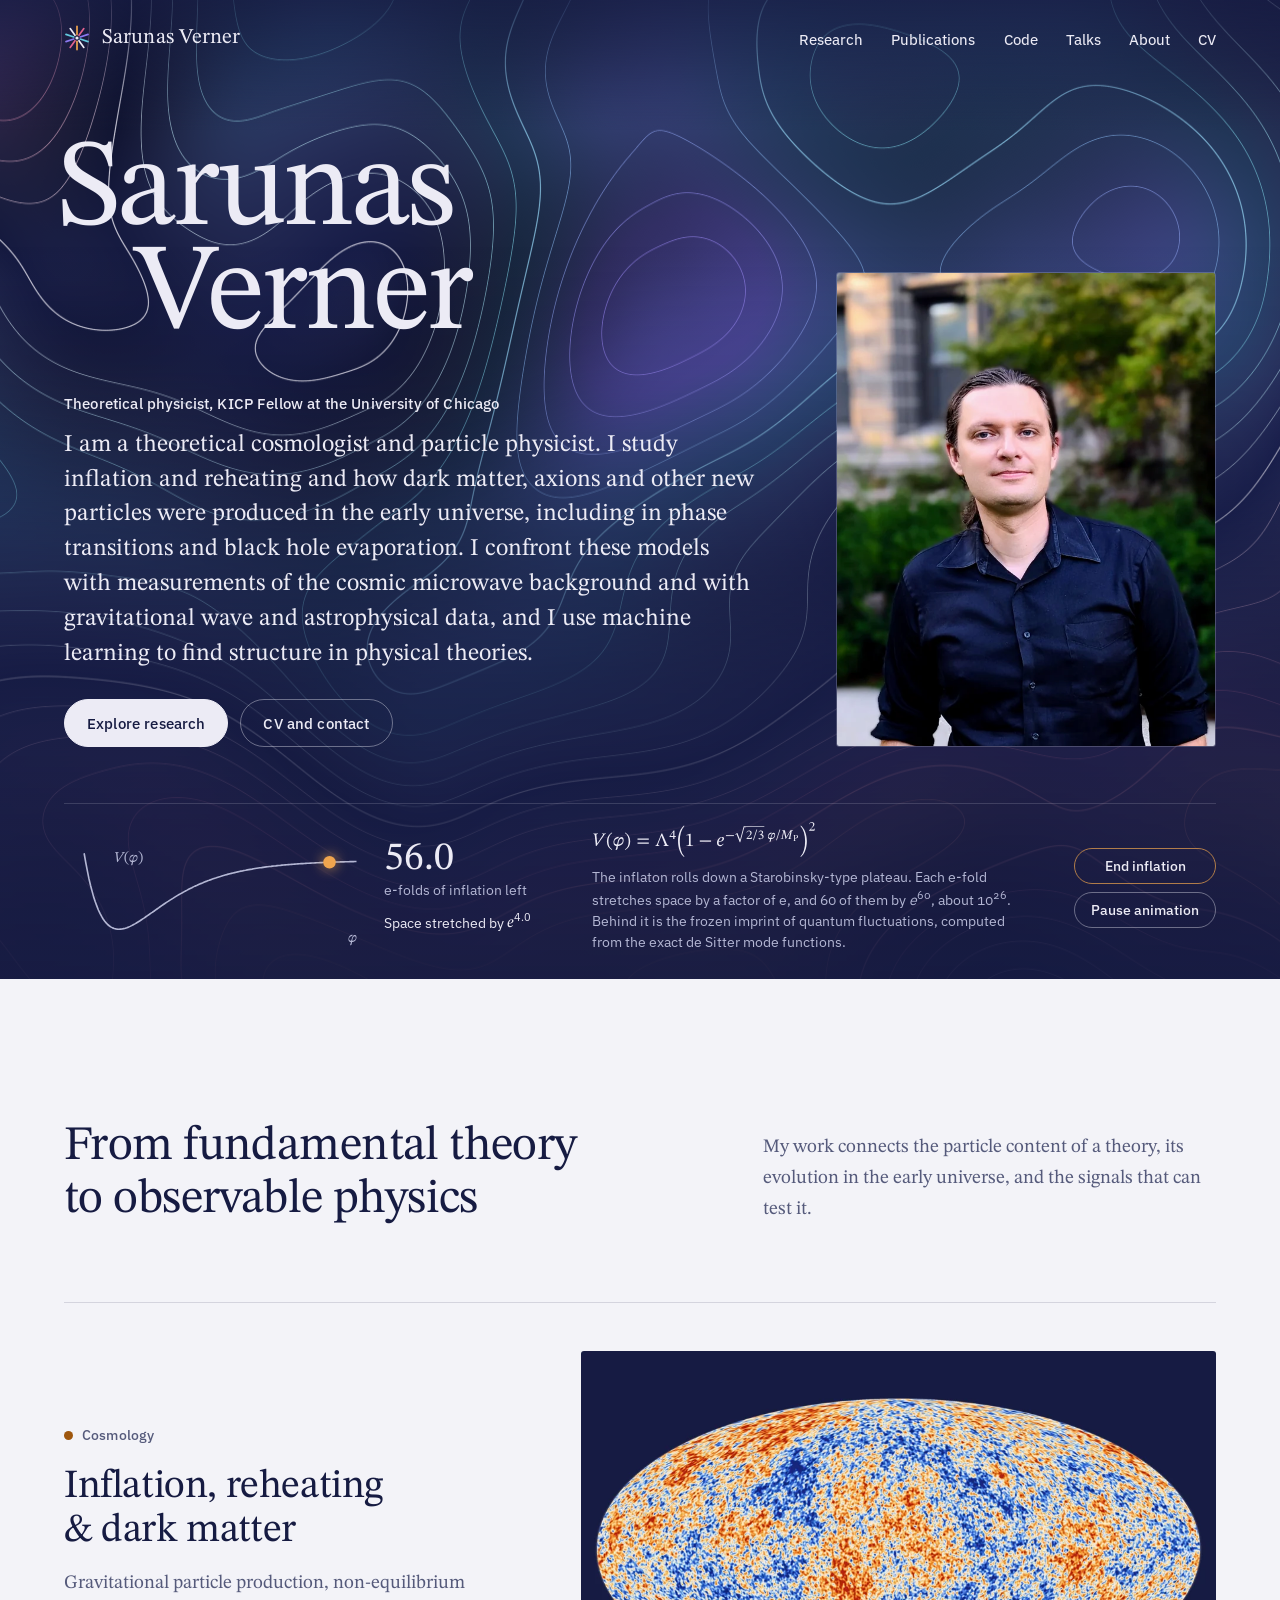
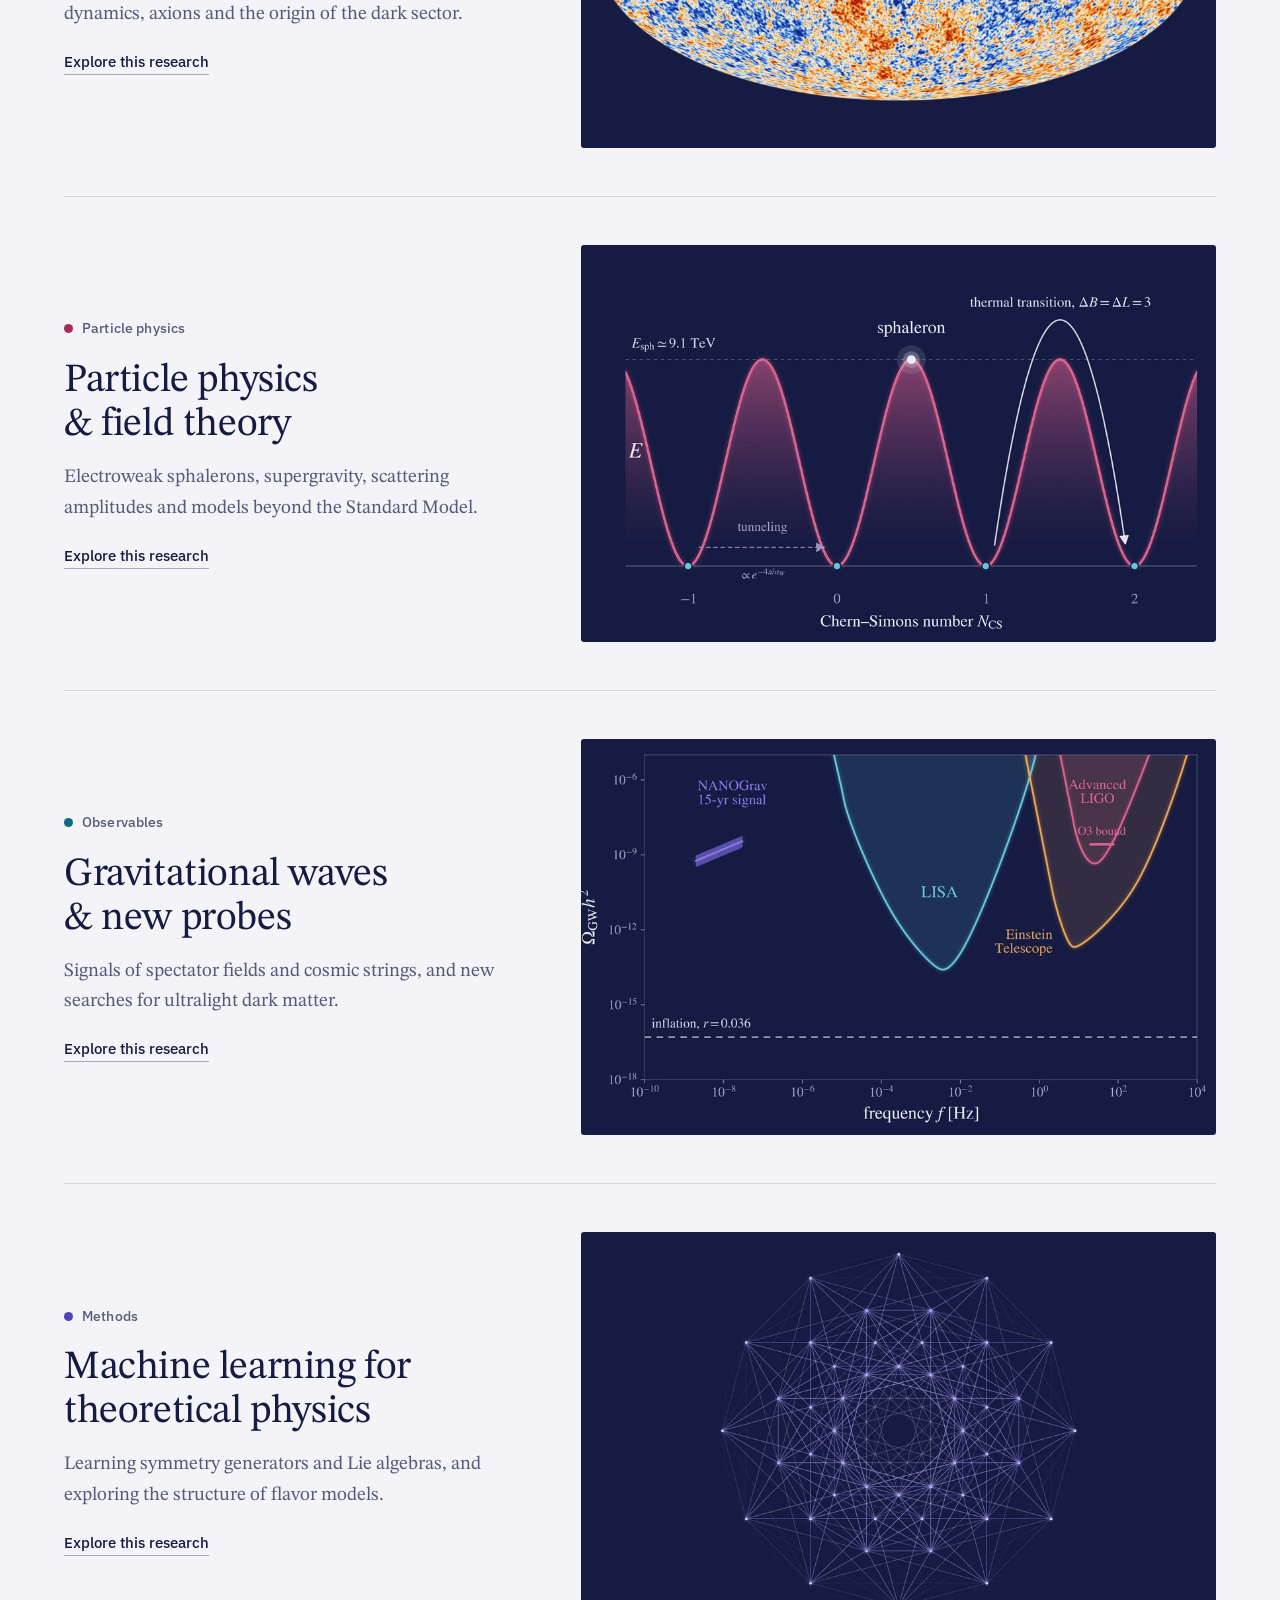
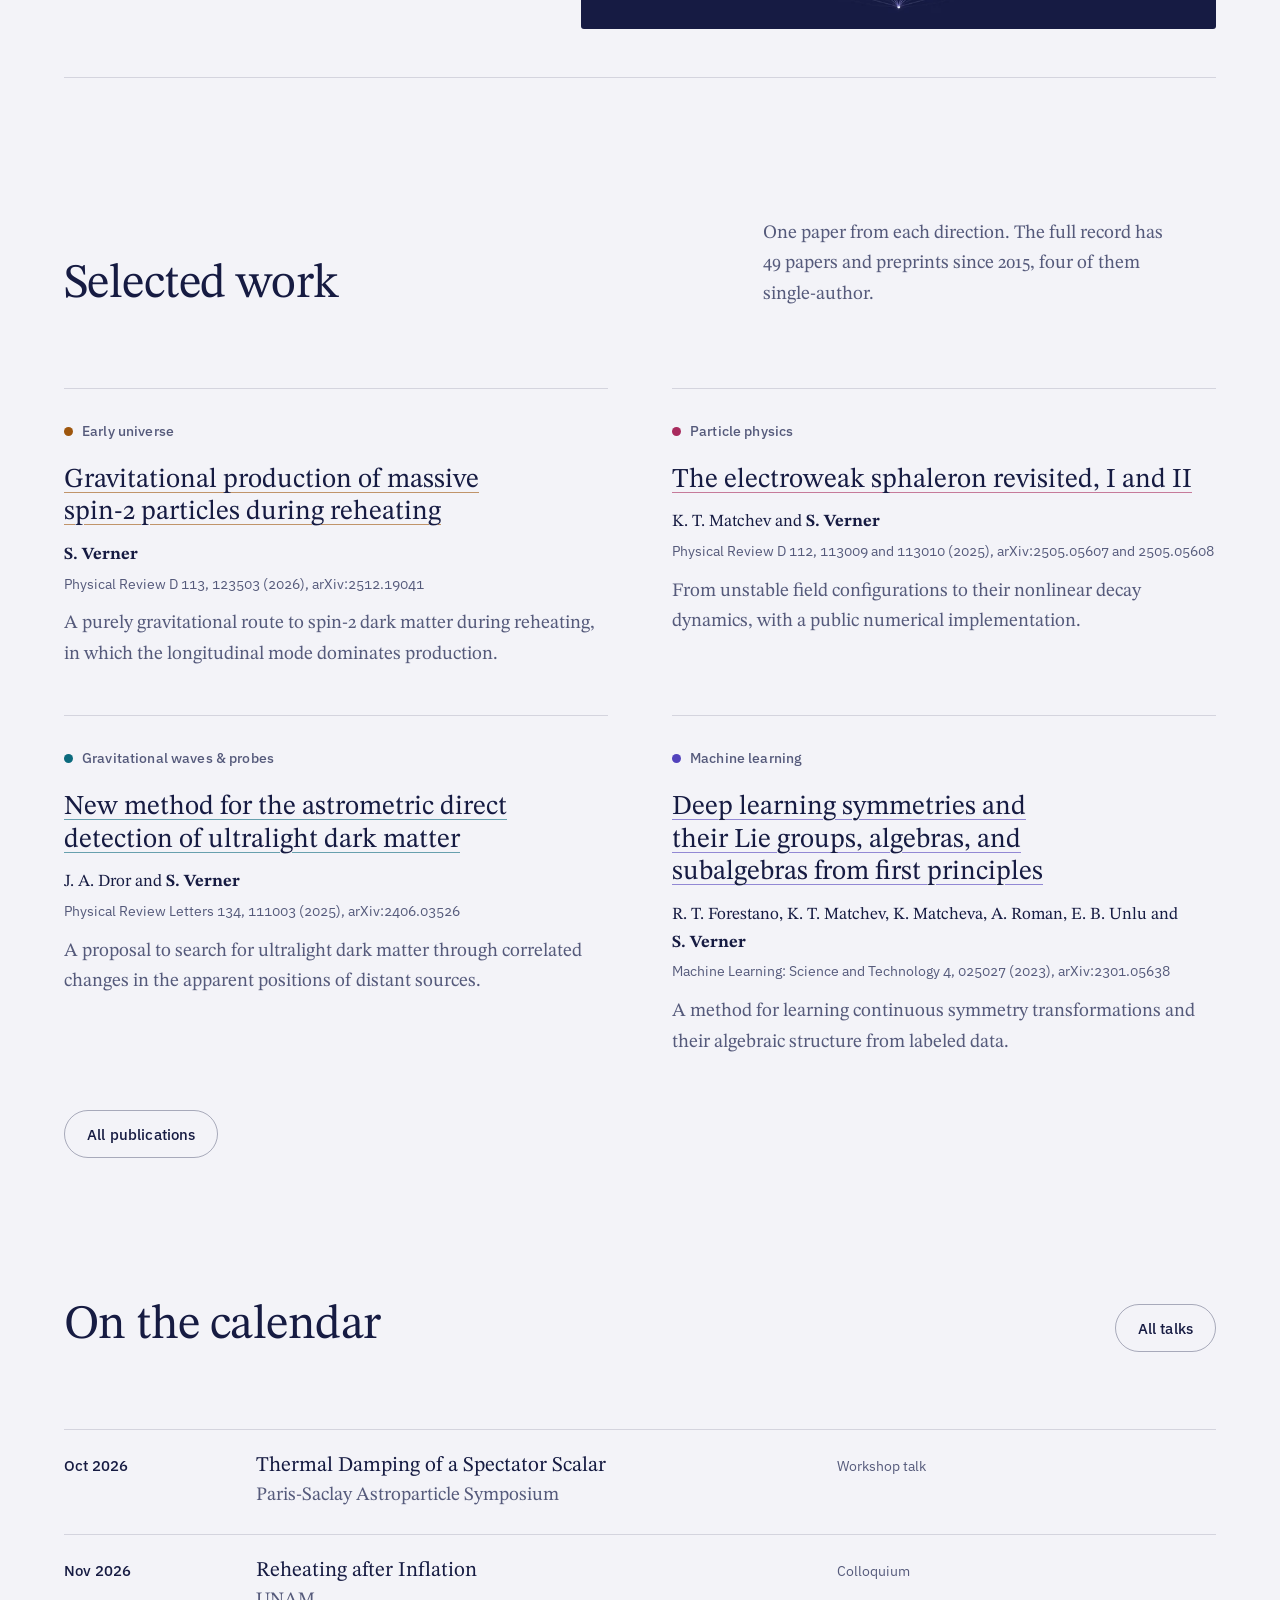
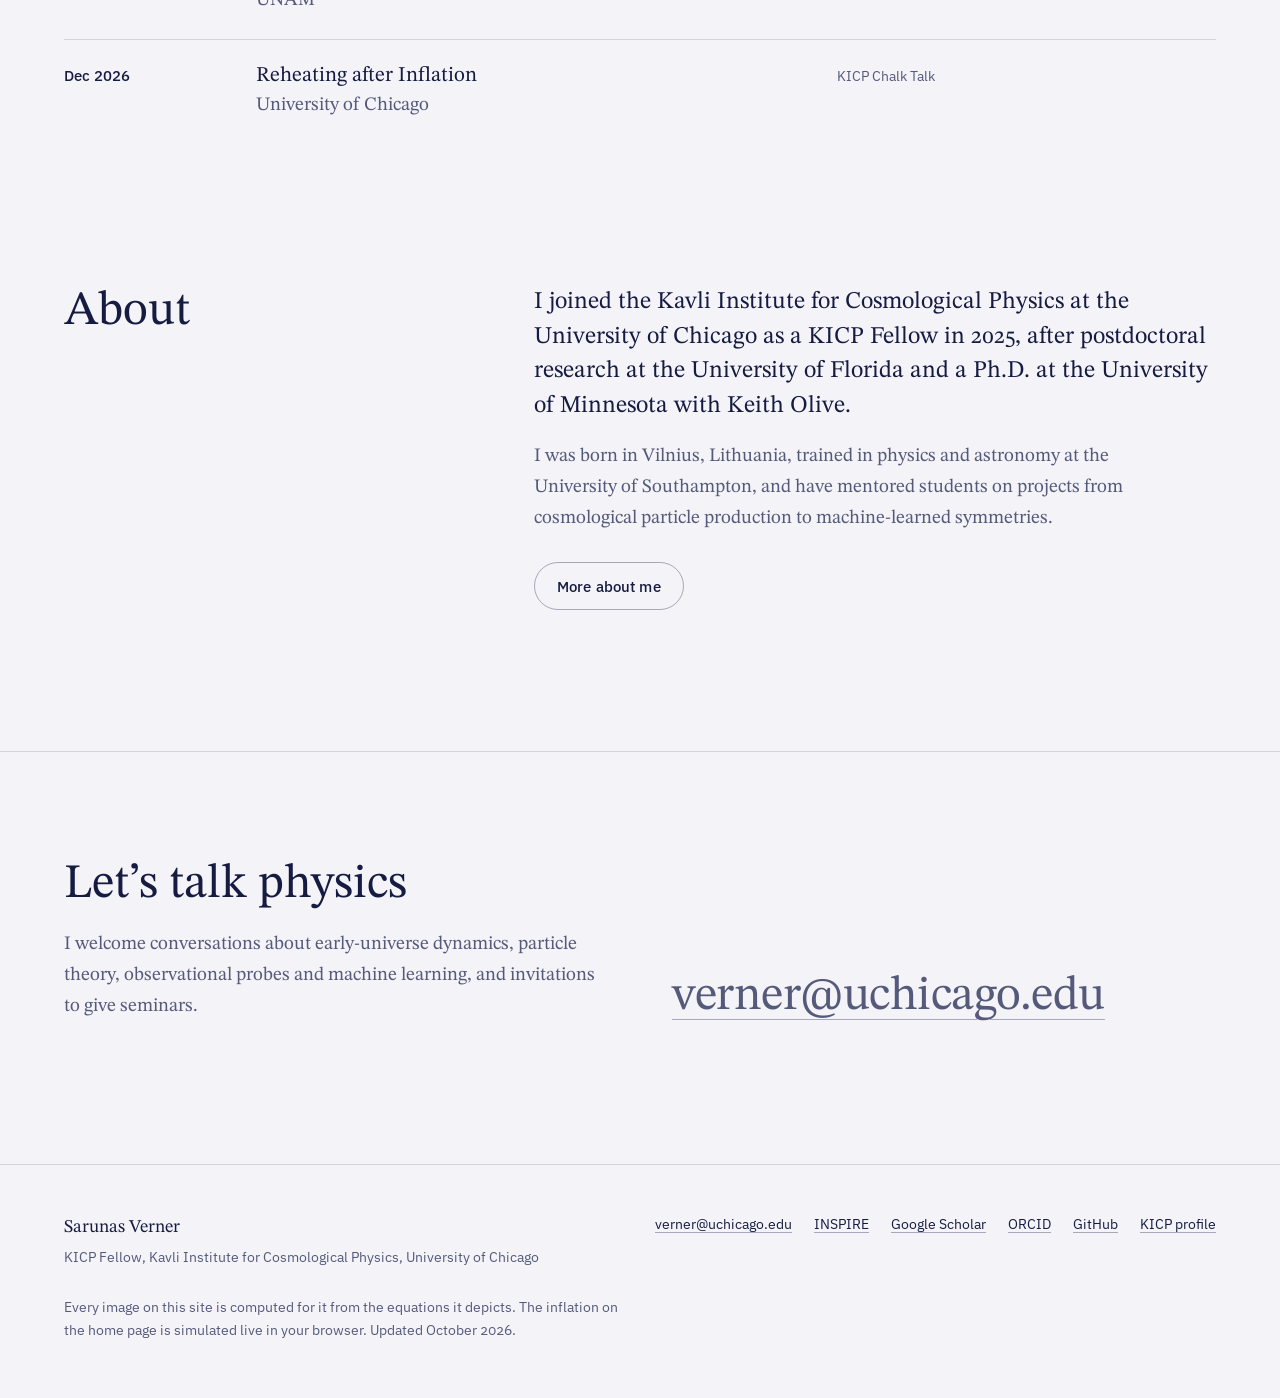
==== commit 42e49690: "Add files via upload" ====
--- a/index.html
+++ b/index.html
@@ -4,12 +4,12 @@
 <meta charset="utf-8">
 <meta name="viewport" content="width=device-width, initial-scale=1">
 <title>Sarunas Verner | Theoretical physicist, University of Chicago</title>
-<meta name="description" content="Sarunas Verner is a theoretical physicist and KICP Fellow at the University of Chicago, specializing in inflation and reheating, dark matter, gravitational waves and machine learning for theoretical physics.">
+<meta name="description" content="Sarunas Verner is a theoretical physicist and KICP Fellow at the University of Chicago, working on particle physics and cosmology: physics beyond the Standard Model, supergravity, electroweak sphalerons, inflation and reheating, dark matter, gravitational waves and machine learning for theoretical physics.">
 <link rel="canonical" href="https://www.sarunasverner.com/">
 <meta name="theme-color" content="#161B42">
 <meta property="og:type" content="website">
 <meta property="og:title" content="Sarunas Verner | Theoretical physicist, University of Chicago">
-<meta property="og:description" content="Sarunas Verner is a theoretical physicist and KICP Fellow at the University of Chicago, specializing in inflation and reheating, dark matter, gravitational waves and machine learning for theoretical physics.">
+<meta property="og:description" content="Sarunas Verner is a theoretical physicist and KICP Fellow at the University of Chicago, working on particle physics and cosmology: physics beyond the Standard Model, supergravity, electroweak sphalerons, inflation and reheating, dark matter, gravitational waves and machine learning for theoretical physics.">
 <meta property="og:url" content="https://www.sarunasverner.com/">
 <meta property="og:image" content="https://www.sarunasverner.com/assets/img/og.jpg">
 <meta name="twitter:card" content="summary_large_image">
@@ -35,25 +35,39 @@
   <div class="hero-field"><canvas data-field aria-hidden="true"></canvas></div>
   <div class="hero-scrim"></div>
   <div class="wrap hero-inner">
-    <h1 class="hero-name" id="hero-name"><span>Sarunas</span><span>Verner</span></h1>
-    <div class="hero-row">
-      <div>
+    <div class="hero-top">
+      <div class="hero-main">
+        <h1 class="hero-name" id="hero-name"><span>Sarunas</span><span>Verner</span></h1>
         <p class="hero-role">Theoretical physicist, KICP Fellow at the University of Chicago</p>
-        <p class="hero-lede">I work where cosmology meets particle physics: how inflation and reheating produce dark matter, how new physics leaves gravitational-wave and astrophysical signatures, and how machine learning can reveal the structure of physical theories.</p>
-      </div>
-      <div class="actions">
-        <a class="button" href="research/">Explore research</a>
-        <a class="button button-quiet" href="cv/">CV and contact</a>
-      </div>
+        <p class="hero-lede">I am a theoretical cosmologist and particle physicist. I study inflation and reheating and how dark matter, axions and other new particles were produced in the early universe, including in phase transitions and black hole evaporation. I confront these models with measurements of the cosmic microwave background and with gravitational wave and astrophysical data, and I use machine learning to find structure in physical theories.</p>
+        <div class="actions">
+          <a class="button" href="research/">Explore research</a>
+          <a class="button button-quiet" href="cv/">CV and contact</a>
+        </div>
+      </div>
+      <figure class="hero-portrait">
+        <img src="assets/img/portrait.webp" srcset="assets/img/portrait-640.webp 640w, assets/img/portrait.webp 960w" sizes="(max-width: 860px) 46vw, 30vw" width="960" height="1200" alt="Sarunas Verner, outdoors in front of a stone building and greenery" fetchpriority="high">
+      </figure>
     </div>
     <div class="hero-foot">
-      <figure class="potential" aria-hidden="true">
-        <svg viewBox="0 0 132 48" width="132" height="48"><path d="M9.3,6.7 L10.2,12.2 L11.1,17.1 L12.0,21.4 L12.9,25.2 L13.7,28.5 L14.6,31.3 L15.5,33.8 L16.4,36.0 L17.3,37.8 L18.2,39.3 L19.1,40.5 L19.9,41.6 L20.8,42.4 L21.7,43.0 L22.6,43.5 L23.5,43.8 L24.4,43.9 L25.3,44.0 L26.1,43.9 L27.0,43.8 L27.9,43.6 L28.8,43.3 L29.7,42.9 L30.6,42.5 L31.5,42.0 L32.3,41.5 L33.2,41.0 L34.1,40.4 L35.0,39.9 L35.9,39.2 L36.8,38.6 L37.7,38.0 L38.5,37.4 L39.4,36.7 L40.3,36.1 L41.2,35.4 L42.1,34.8 L43.0,34.1 L43.9,33.5 L44.7,32.9 L45.6,32.3 L46.5,31.6 L47.4,31.0 L48.3,30.5 L49.2,29.9 L50.1,29.3 L50.9,28.8 L51.8,28.2 L52.7,27.7 L53.6,27.2 L54.5,26.7 L55.4,26.2 L56.3,25.7 L57.1,25.2 L58.0,24.8 L58.9,24.3 L59.8,23.9 L60.7,23.5 L61.6,23.1 L62.5,22.7 L63.3,22.3 L64.2,22.0 L65.1,21.6 L66.0,21.3 L66.9,20.9 L67.8,20.6 L68.7,20.3 L69.5,20.0 L70.4,19.7 L71.3,19.5 L72.2,19.2 L73.1,18.9 L74.0,18.7 L74.9,18.4 L75.7,18.2 L76.6,18.0 L77.5,17.8 L78.4,17.6 L79.3,17.4 L80.2,17.2 L81.1,17.0 L81.9,16.8 L82.8,16.6 L83.7,16.5 L84.6,16.3 L85.5,16.2 L86.4,16.0 L87.3,15.9 L88.1,15.7 L89.0,15.6 L89.9,15.5 L90.8,15.3 L91.7,15.2 L92.6,15.1 L93.5,15.0 L94.3,14.9 L95.2,14.8 L96.1,14.7 L97.0,14.6 L97.9,14.5 L98.8,14.4 L99.7,14.4 L100.5,14.3 L101.4,14.2 L102.3,14.1 L103.2,14.1 L104.1,14.0 L105.0,13.9 L105.9,13.9 L106.7,13.8 L107.6,13.7 L108.5,13.7 L109.4,13.6 L110.3,13.6 L111.2,13.5 L112.1,13.5 L112.9,13.4 L113.8,13.4 L114.7,13.4 L115.6,13.3 L116.5,13.3 L117.4,13.2 L118.3,13.2 L119.1,13.2 L120.0,13.1 L120.9,13.1 L121.8,13.1 L122.7,13.0 L123.6,13.0 L124.5,13.0 L125.3,13.0 L126.2,12.9 L127.1,12.9 L128.0,12.9"/><circle data-field-dot r="3.4" cx="120.9" cy="13.1"/><text x="34" y="10"><tspan font-style="italic">V</tspan>(<tspan font-style="italic">&#966;</tspan>)</text></svg>
-        <figcaption data-field-readout>60.0 e-folds of inflation left</figcaption>
+      <figure class="inflaton" aria-hidden="true">
+        <svg viewBox="0 0 240 86" width="240" height="86">
+          <path class="v" d="M16.1,15.2 L17.4,22.6 L18.7,29.3 L19.9,35.3 L21.2,40.8 L22.5,45.7 L23.7,50.1 L25.0,54.0 L26.3,57.5 L27.5,60.6 L28.8,63.3 L30.1,65.7 L31.3,67.8 L32.6,69.6 L33.9,71.1 L35.1,72.4 L36.4,73.4 L37.7,74.3 L38.9,74.9 L40.2,75.4 L41.5,75.7 L42.7,75.9 L44.0,76.0 L45.3,75.9 L46.5,75.8 L47.8,75.5 L49.1,75.2 L50.3,74.8 L51.6,74.3 L52.9,73.7 L54.1,73.1 L55.4,72.4 L56.7,71.7 L57.9,71.0 L59.2,70.2 L60.5,69.4 L61.7,68.6 L63.0,67.7 L64.3,66.9 L65.5,66.0 L66.8,65.1 L68.1,64.2 L69.3,63.3 L70.6,62.5 L71.9,61.6 L73.1,60.7 L74.4,59.8 L75.7,58.9 L76.9,58.0 L78.2,57.1 L79.5,56.2 L80.7,55.4 L82.0,54.5 L83.3,53.7 L84.5,52.9 L85.8,52.1 L87.1,51.3 L88.3,50.5 L89.6,49.7 L90.9,48.9 L92.1,48.2 L93.4,47.5 L94.7,46.8 L95.9,46.1 L97.2,45.4 L98.5,44.7 L99.7,44.0 L101.0,43.4 L102.3,42.8 L103.5,42.1 L104.8,41.5 L106.1,41.0 L107.3,40.4 L108.6,39.8 L109.9,39.3 L111.1,38.8 L112.4,38.2 L113.7,37.7 L114.9,37.2 L116.2,36.8 L117.5,36.3 L118.7,35.8 L120.0,35.4 L121.3,35.0 L122.5,34.6 L123.8,34.2 L125.1,33.8 L126.3,33.4 L127.6,33.0 L128.9,32.6 L130.1,32.3 L131.4,31.9 L132.7,31.6 L133.9,31.3 L135.2,31.0 L136.5,30.7 L137.7,30.4 L139.0,30.1 L140.3,29.8 L141.5,29.5 L142.8,29.3 L144.1,29.0 L145.3,28.8 L146.6,28.5 L147.9,28.3 L149.1,28.1 L150.4,27.9 L151.7,27.6 L152.9,27.4 L154.2,27.2 L155.5,27.0 L156.7,26.8 L158.0,26.7 L159.3,26.5 L160.5,26.3 L161.8,26.1 L163.1,26.0 L164.3,25.8 L165.6,25.7 L166.9,25.5 L168.1,25.4 L169.4,25.3 L170.7,25.1 L171.9,25.0 L173.2,24.9 L174.5,24.7 L175.7,24.6 L177.0,24.5 L178.3,24.4 L179.5,24.3 L180.8,24.2 L182.1,24.1 L183.3,24.0 L184.6,23.9 L185.9,23.8 L187.1,23.7 L188.4,23.6 L189.7,23.5 L190.9,23.5 L192.2,23.4 L193.5,23.3 L194.7,23.2 L196.0,23.2 L197.3,23.1 L198.5,23.0 L199.8,23.0 L201.1,22.9 L202.3,22.8 L203.6,22.8 L204.9,22.7 L206.1,22.7 L207.4,22.6 L208.7,22.6 L209.9,22.5 L211.2,22.5 L212.5,22.4 L213.7,22.4 L215.0,22.3 L216.3,22.3 L217.5,22.2 L218.8,22.2 L220.1,22.2 L221.3,22.1 L222.6,22.1 L223.9,22.1 L225.1,22.0 L226.4,22.0 L227.7,22.0 L228.9,21.9 L230.2,21.9 L231.5,21.9 L232.7,21.8 L234.0,21.8"/>
+          <path class="v-trail" data-field-trail d=""/>
+          <circle data-field-dot r="5" cx="215.0" cy="22.3"/>
+          <text x="40" y="22"><tspan font-style="italic">V</tspan>(<tspan font-style="italic">&#966;</tspan>)</text>
+          <text x="234" y="86" text-anchor="end" font-style="italic">&#966;</text>
+        </svg>
+        <figcaption>
+          <span class="inflaton-n" data-field-n>60.0</span>
+          <span class="inflaton-label" data-field-status>e-folds of inflation left</span>
+          <span class="inflaton-stretch">Space stretched by <span data-field-stretch><i>e</i><sup>0.0</sup></span></span>
+        </figcaption>
       </figure>
       <div class="hero-explain">
-        <p class="hero-eq" aria-label="Mode equation: delta phi k double dot, plus 3 H delta phi k dot, plus k squared over a squared times delta phi k, equals zero"><i>&#948;</i><i class="acc" data-a="&#168;">&#966;</i><sub><i>k</i></sub> + 3<i>H</i>&#8202;<i>&#948;</i><i class="acc" data-a="&#729;">&#966;</i><sub><i>k</i></sub> + (<i>k</i>&#178;/<i>a</i>&#178;)&#8202;<i>&#948;&#966;</i><sub><i>k</i></sub> = 0</p>
-        <p class="hero-caption"><span class="live-only">Simulated live in your browser: inflation</span><span class="still-only">Inflation</span> stretching quantum fluctuations. Ripples form inside the Hubble radius<span class="live-only"> (the ring, which you can move)</span> and freeze once expansion carries them outside it, building the nearly scale-invariant seeds of all later structure.</p>
+        <p class="hero-eq" role="img" aria-label="Potential: V of phi equals Lambda to the fourth, times the square of one minus e to the power minus the square root of two thirds, times phi over the reduced Planck mass"><svg style="vertical-align: -1.217ex;" xmlns="http://www.w3.org/2000/svg" width="24.691ex" height="3.859ex" aria-hidden="true" focusable="false" viewBox="0 -1265.4 11827.1 1848.4"><g stroke="currentColor" fill="currentColor" stroke-width="0" transform="scale(1,-1)"><g><g><path data-c="1D449" d="M277 125L272 125L265 242L235 527C235 534 232 556 232 563C229 608 261 627 312 627L315 657L70 657L68 627C121 627 138 603 146 536L202-5L235-5L602 520C663 611 683 627 737 627L739 657L523 657L521 627C566 627 581 621 581 601C581 585 568 562 550 535Z"></path></g><g transform="translate(739,0) translate(0 -20)"><path data-c="28" d="M45 270C45 47 150-112 311-196L327-170C181-71 127 66 127 270C127 474 181 611 327 710L311 736C150 652 45 493 45 270Z"></path></g><g transform="translate(1096,0)"><path data-c="1D711" d="M225 76C158 78 78 111 78 207C78 320 179 385 277 407C298 413 310 431 310 462C310 475 306 486 300 490C101 466 36 321 36 181C36 67 94 5 201-9L146-214L161-217C261-217 257-117 268-7C435 16 572 104 572 304C572 413 528 470 459 470C354 470 283 345 247 173M305 187C322 278 362 383 447 383C492 383 523 356 523 287C523 122 376 83 283 78Z"></path></g><g transform="translate(1703,0) translate(0 -20)"><path data-c="29" d="M312 270C312 493 207 652 46 736L30 710C176 611 230 474 230 270C230 66 176-71 30-170L46-196C207-112 312 47 312 270Z"></path></g><g transform="translate(2337.8,0)"><path data-c="3D" d="M658 327L658 395L62 395L62 327M658 123L658 190L62 190L62 123Z"></path></g><g transform="translate(3335.6,0)"><g><path data-c="39B" d="M488 129C501 99 506 81 506 67C506 32 466 30 437 30L437 0L706 0L706 30C652 30 632 53 602 119L367 662L326 662L122 160C74 46 59 30 4 30L4 0L214 0L214 30C167 30 147 36 147 64C147 82 151 97 158 113L322 539L326 539Z"></path></g><g transform="translate(743,363) scale(0.707)" data-mjx-texclass="ORD"><g><path data-c="34" d="M481 158L481 227L379 227L379 645L318 645L13 221L13 158L290 158L290 0L379 0L379 158M290 227L68 227L68 231L286 536L290 536Z"></path></g></g></g><g data-mjx-texclass="ORD" transform="translate(4478.6,0)"><g transform="translate(0 -20)"><path data-c="28" d="M59 270C59-108 192-413 374-563L396-539C227-356 151-69 151 270C151 609 227 896 396 1079L374 1103C192 953 59 648 59 270Z"></path></g></g><g transform="translate(4905.6,0)"><path data-c="31" d="M426 0L426 28C334 28 297 46 297 95L297 639L268 639L74 584L74 551C105 561 156 567 176 567C201 567 209 553 209 518L209 95C209 45 174 28 80 28L80 0Z"></path></g><g transform="translate(5622.8,0)"><path data-c="2212" d="M658 225L658 293L62 293L62 225Z"></path></g><g transform="translate(6565,0)"><g><path data-c="1D452" d="M357 122C317 72 262 57 216 57C149 57 112 88 112 189L112 202C228 211 404 262 404 390C404 467 339 479 296 479C139 479 28 319 28 164C28 84 58-12 177-12C243-12 315 17 375 107M114 231C133 330 202 448 276 448C306 448 318 428 318 393C318 298 227 238 114 231Z"></path></g><g transform="translate(457,363) scale(0.707)" data-mjx-texclass="ORD"><g><path data-c="2212" d="M658 225L658 293L62 293L62 225Z"></path></g><g transform="translate(720,0)"><g transform="translate(0,38.1)"><path data-c="221A" d="M667 922L399-93L395-93L197 417L177 417L18 307L34 279L138 319L371-265L413-265L713 854L829 854L829 922Z"></path></g><g transform="translate(829,0)"><g><path data-c="32" d="M464 160L435 160C412 100 399 79 346 79L207 79L137 76L137 81L269 206C375 313 432 382 432 471C432 576 353 644 240 644C143 644 75 588 44 491L68 481C105 556 149 579 214 579C291 579 339 531 339 456C339 351 289 288 190 186L38 34L38 0L432 0Z"></path></g><g transform="translate(495,0)"><path data-c="2F" d="M351 709L296 709L35-89L91-89Z"></path></g><g transform="translate(881,0)"><path data-c="33" d="M86 498C120 551 157 579 217 579C279 579 319 545 319 486C319 405 248 350 180 350L161 350L161 312L181 312C277 312 362 253 362 164C362 66 301 37 238 37C214 37 200 41 157 63C122 81 114 86 98 86C72 86 59 63 59 42C59 16 81-13 171-13C317-13 444 57 444 194C444 283 377 336 297 361L297 364C360 404 405 441 405 510C405 586 346 644 244 644C162 644 100 598 63 511Z"></path></g></g><rect width="1376" height="48.1" x="829" y="912"></rect></g><g transform="translate(2925,0) scale(1.414)"><g></g></g><g transform="translate(3161.2,0)"><path data-c="1D711" d="M225 76C158 78 78 111 78 207C78 320 179 385 277 407C298 413 310 431 310 462C310 475 306 486 300 490C101 466 36 321 36 181C36 67 94 5 201-9L146-214L161-217C261-217 257-117 268-7C435 16 572 104 572 304C572 413 528 470 459 470C354 470 283 345 247 173M305 187C322 278 362 383 447 383C492 383 523 356 523 287C523 122 376 83 283 78Z"></path></g><g transform="translate(3768.2,0)"><path data-c="2F" d="M351 709L296 709L35-89L91-89Z"></path></g><g transform="translate(4154.2,0)"><g><path data-c="1D440" d="M786 0L792 30C721 30 702 46 717 119L802 536C818 610 837 627 908 627L914 657L725 657L420 151L416 151L308 657L108 657L102 627C181 627 193 610 177 535L98 146C77 43 60 30-17 30L-23 0L208 0L214 30C138 30 126 43 147 146L230 550L234 550L355 0L377 0L713 551L717 551L628 119C613 46 599 30 525 30L519 0Z"></path></g><g transform="translate(902,-150) scale(0.707)" data-mjx-texclass="ORD"><g data-mjx-texclass="ORD"><g><path data-c="50" d="M48 657L48 627C112 627 133 616 133 557L133 127C133 43 122 30 44 30L44 0L326 0L326 30C245 30 225 41 225 123L225 294C236 289 262 286 282 286C413 286 544 335 544 491C544 624 425 657 297 657M225 614C246 616 265 618 285 618C393 618 445 567 445 477C445 361 387 327 279 327C259 327 236 329 225 331Z"></path></g></g></g></g></g></g><g transform="translate(10967.1,0)"><g data-mjx-texclass="ORD"><g transform="translate(0 -20)"><path data-c="29" d="M368 270C368 648 235 953 53 1103L31 1079C200 896 276 609 276 270C276-69 200-356 31-539L53-563C235-413 368-108 368 270Z"></path></g></g><g transform="translate(460,810.1) scale(0.707)" data-mjx-texclass="ORD"><g><path data-c="32" d="M464 160L435 160C412 100 399 79 346 79L207 79L137 76L137 81L269 206C375 313 432 382 432 471C432 576 353 644 240 644C143 644 75 588 44 491L68 481C105 556 149 579 214 579C291 579 339 531 339 456C339 351 289 288 190 186L38 34L38 0L432 0Z"></path></g></g></g></g></g></svg></p>
+        <p class="hero-caption">The inflaton rolls down a Starobinsky-type plateau. Each e-fold stretches space by a factor of e, and 60 of them by <i>e</i><sup>60</sup>, about 10<sup>26</sup>. Behind it is the frozen imprint of quantum fluctuations, computed from the exact de Sitter mode functions.</p>
+        <a class="field-more" href="research/early-universe/" data-field-more hidden>More on reheating and my work on it</a>
       </div>
       <div class="hero-controls">
         <button class="field-toggle" type="button" data-field-end hidden>End inflation</button>
@@ -77,7 +91,7 @@
       <p>Gravitational particle production, non-equilibrium dynamics, axions and the origin of the dark sector.</p>
       <span class="more">Explore this research</span>
     </div>
-    <figure class="plate"><img src="assets/img/early-universe-1600.webp" srcset="assets/img/early-universe-960.webp 960w, assets/img/early-universe-1600.webp 1600w" sizes="(max-width: 860px) 100vw, 58vw" width="1600" height="1000" alt="Glowing amber shells and bubbles of energy on a deep indigo field, from a lattice simulation of preheating" loading="lazy" decoding="async"></figure>
+    <figure class="plate"><img src="assets/img/early-cmb-1600.webp" srcset="assets/img/early-cmb-960.webp 960w, assets/img/early-cmb-1600.webp 1600w" sizes="(max-width: 860px) 100vw, 58vw" width="1600" height="1000" alt="A simulated map of the temperature fluctuations of the cosmic microwave background over the whole sky, computed for this site from the Planck 2018 best-fit cosmology" loading="lazy" decoding="async"></figure>
   </a>
 </li><li class="theme" data-area="particle">
   <a class="theme-link" href="research/particle-physics/">
@@ -87,7 +101,7 @@
       <p>Electroweak sphalerons, supergravity, scattering amplitudes and models beyond the Standard Model.</p>
       <span class="more">Explore this research</span>
     </div>
-    <figure class="plate"><img src="assets/img/particle-physics-1600.webp" srcset="assets/img/particle-physics-960.webp 960w, assets/img/particle-physics-1600.webp 1600w" sizes="(max-width: 860px) 100vw, 58vw" width="1600" height="1000" alt="A bright vertical pillar of energy that opens into a V-shaped cone of rippling radiation" loading="lazy" decoding="async"></figure>
+    <figure class="plate"><img src="assets/img/particle-physics-1600.webp" srcset="assets/img/particle-physics-960.webp 960w, assets/img/particle-physics-1600.webp 1600w, assets/img/particle-physics-3200.webp 3200w" sizes="(max-width: 860px) 100vw, 58vw" width="1600" height="1000" alt="Energy against Chern–Simons number: a row of barriers between electroweak vacua, with the sphaleron on top of a barrier at 9.1 TeV, a thermal transition passing over it and tunneling passing underneath" loading="lazy" decoding="async"></figure>
   </a>
 </li><li class="theme" data-area="signals">
   <a class="theme-link" href="research/gravitational-waves/">
@@ -97,7 +111,7 @@
       <p>Signals of spectator fields and cosmic strings, and new searches for ultralight dark matter.</p>
       <span class="more">Explore this research</span>
     </div>
-    <figure class="plate"><img src="assets/img/gravitational-waves-1600.webp" srcset="assets/img/gravitational-waves-960.webp 960w, assets/img/gravitational-waves-1600.webp 1600w" sizes="(max-width: 860px) 100vw, 58vw" width="1600" height="1000" alt="A celestial sphere of stars whose short cyan streaks line up in a coherent, swirling pattern" loading="lazy" decoding="async"></figure>
+    <figure class="plate"><img src="assets/img/gravitational-waves-1600.webp" srcset="assets/img/gravitational-waves-960.webp 960w, assets/img/gravitational-waves-1600.webp 1600w, assets/img/gravitational-waves-3200.webp 3200w" sizes="(max-width: 860px) 100vw, 58vw" width="1600" height="1000" alt="Gravitational wave energy density against frequency, with sensitivity curves for LISA, Advanced LIGO and the Einstein Telescope, the NANOGrav 15-year signal, the LIGO–Virgo–KAGRA O3 bound and the inflationary background for r = 0.036" loading="lazy" decoding="async"></figure>
   </a>
 </li><li class="theme" data-area="ml">
   <a class="theme-link" href="research/machine-learning/">
@@ -161,6 +175,17 @@
   </div>
 </section>
 
+<section class="band" aria-labelledby="about-h">
+  <div class="wrap about-teaser">
+    <h2 id="about-h">About</h2>
+    <div class="about-teaser-text">
+      <p class="lede">I joined the Kavli Institute for Cosmological Physics at the University of Chicago as a KICP Fellow in 2025, after postdoctoral research at the University of Florida and a Ph.D. at the University of Minnesota with Keith Olive.</p>
+      <p class="muted">I was born in Vilnius, Lithuania, trained in physics and astronomy at the University of Southampton, and have mentored students on projects from cosmological particle production to machine-learned symmetries.</p>
+      <div class="actions"><a class="button button-quiet" href="about/">More about me</a></div>
+    </div>
+  </div>
+</section>
+
 <section class="band ruled" aria-labelledby="contact-h">
   <div class="wrap contact">
     <div>
--- a/assets/css/site.css
+++ b/assets/css/site.css
@@ -398,3 +398,125 @@
   .hero, .plate-hero { min-height: 0; background: none; color: #000; }
   body { background: #fff; color: #000; }
 }
+
+/* ------------------------------------------------- n_s–r figure (attractors) */
+.nsr { display: grid; grid-template-columns: minmax(0, 8fr) minmax(0, 4fr); gap: 32px 56px; align-items: start; }
+.nsr-figure { overflow-x: auto; -webkit-overflow-scrolling: touch; }
+.nsr-plot { display: block; width: 100%; min-width: 540px; height: auto; font-family: var(--sans); }
+.nsr-plot .grid { stroke: var(--rule); stroke-width: 1; }
+.nsr-plot .frame { fill: none; stroke: var(--rule-strong); stroke-width: 1; }
+.nsr-plot .tick { font-size: 14px; fill: var(--muted); font-variant-numeric: tabular-nums lining-nums; }
+.nsr-plot .ax-label { font-family: var(--serif); font-style: italic; font-size: 24px; fill: var(--ink); }
+.nsr-plot .sub, .nsr-plot .sup { font-size: 0.68em; }
+.nsr-plot .spa2 { fill: color-mix(in srgb, var(--ink) 5%, transparent); }
+.nsr-plot .spa1 { fill: color-mix(in srgb, var(--ink) 9%, transparent); }
+.nsr-plot .spa-edge { stroke: var(--muted); stroke-width: 1; stroke-dasharray: 5 4; }
+.nsr-plot .planck95 { fill: color-mix(in srgb, var(--cyan) 14%, transparent); stroke: var(--cyan); stroke-width: 1.2; }
+.nsr-plot .planck68 { fill: color-mix(in srgb, var(--cyan) 28%, transparent); stroke: var(--cyan); stroke-width: 1.2; }
+.nsr-plot .act95 { fill: color-mix(in srgb, var(--violet) 14%, transparent); stroke: var(--violet); stroke-width: 1.2; }
+.nsr-plot .act68 { fill: color-mix(in srgb, var(--violet) 30%, transparent); stroke: var(--violet); stroke-width: 1.2; }
+.nsr-plot .model[data-model="E"] { --m: var(--rose); }
+.nsr-plot .model[data-model="T"] { --m: var(--amber); }
+.nsr-plot .band { fill: color-mix(in srgb, var(--m) 48%, transparent); }
+.nsr-plot .curve { fill: none; stroke: var(--ink); stroke-width: 1.1; opacity: 0.7; }
+.nsr-plot .curve.edge { stroke-width: 1.6; opacity: 0.95; stroke: color-mix(in srgb, var(--m) 55%, var(--ink)); }
+.nsr-plot .curve.n50 { stroke-dasharray: 6 5; }
+.nsr-plot .curve-label, .nsr-plot .seg-label { paint-order: stroke; stroke: var(--bg); stroke-width: 5px; stroke-linejoin: round; }
+.nsr-plot .curve-label { font-size: 14px; fill: var(--ink); }
+.nsr-plot .seg-core { stroke: var(--ink); stroke-width: 3.5; stroke-linecap: round; }
+.nsr-plot .seg-ext { stroke: var(--ink); stroke-width: 2; stroke-dasharray: 1 6; stroke-linecap: round; }
+.nsr-plot .seg-dot { fill: var(--bg); stroke: var(--ink); stroke-width: 2.5; }
+.nsr-plot .seg-label { font-family: var(--serif); font-style: italic; font-size: 19px; fill: var(--ink); }
+.nsr-plot .is-hidden { display: none; }
+.nsr-side { display: flex; flex-direction: column; gap: 28px; }
+.nsr-controls { display: flex; flex-direction: column; gap: 20px; }
+.nsr-slider { display: flex; flex-direction: column; gap: 10px; font-family: var(--sans); font-size: var(--t-small); }
+.nsr-slider i { font-family: var(--serif); font-size: 1.15em; }
+.nsr-slider output { font-variant-numeric: tabular-nums lining-nums; font-weight: 600; }
+.nsr-slider input { width: 100%; accent-color: var(--ink); }
+.nsr-values { font-size: 1.125rem; line-height: 1.5; }
+.nsr-values sub, .nsr-caption sub, .section-head sub { font-size: 0.7em; }
+.nsr-verdict { margin: 16px 0 0; display: grid; gap: 0; }
+.nsr-verdict > div { display: grid; grid-template-columns: 8.5rem minmax(0, 1fr); gap: 12px; padding: 10px 0; border-top: 1px solid var(--rule); font-family: var(--sans); font-size: var(--t-small); }
+.nsr-verdict dt { display: flex; align-items: center; gap: 9px; font-weight: 500; }
+.nsr-verdict dd { margin: 0; color: var(--muted); }
+.nsr-verdict dd[data-level="2"] { color: var(--ink); font-weight: 600; }
+.nsr-verdict dd[data-level="1"] { color: var(--ink); }
+.key { width: 12px; height: 12px; border-radius: 2px; flex: none; }
+.key.planck { background: color-mix(in srgb, var(--cyan) 45%, transparent); border: 1.5px solid var(--cyan); }
+.key.act { background: color-mix(in srgb, var(--violet) 45%, transparent); border: 1.5px solid var(--violet); }
+.key.spa { background: color-mix(in srgb, var(--ink) 14%, transparent); border: 1.5px dashed var(--muted); }
+.nsr-caption { font-family: var(--sans); font-size: var(--t-meta); line-height: 1.55; color: var(--muted); }
+@media (max-width: 960px) { .nsr { grid-template-columns: 1fr; } }
+
+/* hero: link that appears after reheating */
+.field-more { font: 500 var(--t-meta)/1.3 var(--sans); color: var(--ink); display: inline-block; margin-top: 6px; }
+
+/* hero instrument: the inflaton rolling down its plateau */
+.inflaton { margin: 0; display: flex; align-items: center; gap: 20px; }
+.inflaton svg { width: 240px; height: 86px; overflow: visible; flex: none; }
+.inflaton .v { fill: none; stroke: var(--muted); stroke-width: 1.3; stroke-linejoin: round; }
+.inflaton .v-trail { fill: none; stroke: #F0A54E; stroke-width: 2.4; stroke-linecap: round; opacity: 0.9; }
+.inflaton circle { fill: #F0A54E; filter: drop-shadow(0 0 5px rgba(240, 165, 78, 0.9)); }
+.inflaton text { font-family: var(--serif); font-size: 13px; fill: var(--muted); }
+.inflaton figcaption { display: flex; flex-direction: column; gap: 2px; width: 10.5rem; font-family: var(--sans); }
+.inflaton-n { font-family: var(--serif); font-size: 2.5rem; line-height: 1; color: var(--ink); font-variant-numeric: lining-nums tabular-nums; }
+.inflaton-label { font-size: var(--t-meta); line-height: 1.35; color: var(--muted); }
+.inflaton-stretch { font-size: var(--t-meta); color: var(--ink); margin-top: 8px; font-variant-numeric: lining-nums tabular-nums; }
+.inflaton-stretch sup { font-size: 0.75em; }
+.hero.is-reheating .inflaton-n { color: #F0A54E; }
+.hero-eq sup, .hero-eq sub { font-size: 0.68em; }
+.hero-eq sup sub { font-size: 0.8em; }
+.vinc { border-top: 1px solid currentColor; padding-top: 1px; margin-left: 1px; }
+.hero-caption sup { font-size: 0.75em; }
+@media (max-width: 600px) {
+  .inflaton { flex-wrap: wrap; gap: 12px 18px; }
+  .inflaton svg { width: 200px; height: 72px; }
+}
+
+/* home: short About section with portrait */
+.about-teaser { display: grid; grid-template-columns: minmax(0, 4fr) minmax(0, 7fr); gap: 40px 80px; align-items: center; }
+.about-teaser .portrait img { aspect-ratio: 4 / 5; }
+.about-teaser h2 { font-size: var(--t-h2); margin-bottom: 24px; }
+.about-teaser .lede { font-size: clamp(1.25rem, 1.05rem + 0.6vw, 1.5rem); line-height: 1.45; max-width: 32em; }
+.about-teaser .muted { margin-top: 18px; max-width: 34em; }
+.about-teaser .actions { margin-top: 28px; }
+@media (max-width: 860px) { .about-teaser { grid-template-columns: 1fr; } .about-teaser .portrait { max-width: 360px; } }
+
+/* ---------------------------------------------- hero v3: portrait at the top */
+.hero-top { display: grid; grid-template-columns: minmax(0, 1fr) minmax(220px, 380px); gap: 40px clamp(40px, 6vw, 96px); align-items: end; }
+.hero .hero-name { font-size: clamp(4.25rem, 1rem + 8.4vw, 10.75rem); }
+.hero-main .hero-role { margin-top: clamp(28px, 3.5vw, 44px); }
+.hero-main .actions { margin-top: 28px; }
+.hero-portrait { margin: 0; justify-self: end; width: 100%; }
+.hero-portrait img { width: 100%; aspect-ratio: 4 / 5; object-fit: cover; border-radius: var(--radius); border: 1px solid rgba(236, 235, 245, 0.22); }
+.hero-eq { font-size: 1.2rem; line-height: 1; margin-bottom: 10px; }
+.hero-eq svg { display: block; max-width: 100%; height: auto; overflow: visible; }
+.inflaton svg { width: 300px; height: 108px; }
+.inflaton text { font-size: 12px; }
+@media (prefers-reduced-motion: no-preference) {
+  .hero-portrait { animation: rise 1.1s cubic-bezier(0.2, 0.7, 0.1, 1) 0.15s both; }
+}
+@media (max-width: 860px) {
+  .hero-top { grid-template-columns: 1fr; gap: 28px; }
+  .hero-portrait { order: -1; justify-self: start; width: min(46%, 220px); }
+  .hero-inner { padding-top: 104px; }
+}
+@media (max-width: 600px) {
+  .inflaton svg { width: 250px; height: 90px; }
+  .hero-eq { font-size: 1rem; }
+}
+
+/* home About section, text only (the photo now lives in the hero) */
+.about-teaser { grid-template-columns: minmax(0, 4fr) minmax(0, 7fr); align-items: start; }
+.about-teaser h2 { margin-bottom: 0; }
+.inflaton-stretch i { font-family: var(--serif); font-size: 1.15em; }
+
+/* research page header with a labeled figure: title left, figure right */
+.plate-split { background: var(--plate); padding: clamp(112px, 12vw, 150px) 0 clamp(48px, 6vw, 80px); }
+.plate-split-inner { display: grid; grid-template-columns: minmax(0, 5fr) minmax(0, 7fr); gap: 36px 64px; align-items: end; }
+.plate-split h1 { font-size: var(--t-h1); letter-spacing: -0.02em; margin-top: 18px; max-width: 10em; }
+.plate-split .crumb, .plate-split .crumb a { color: var(--muted); }
+.plate-split .label { color: var(--ink); }
+.plate-split .plate { border: 1px solid var(--rule); }
+@media (max-width: 860px) { .plate-split-inner { grid-template-columns: 1fr; } }
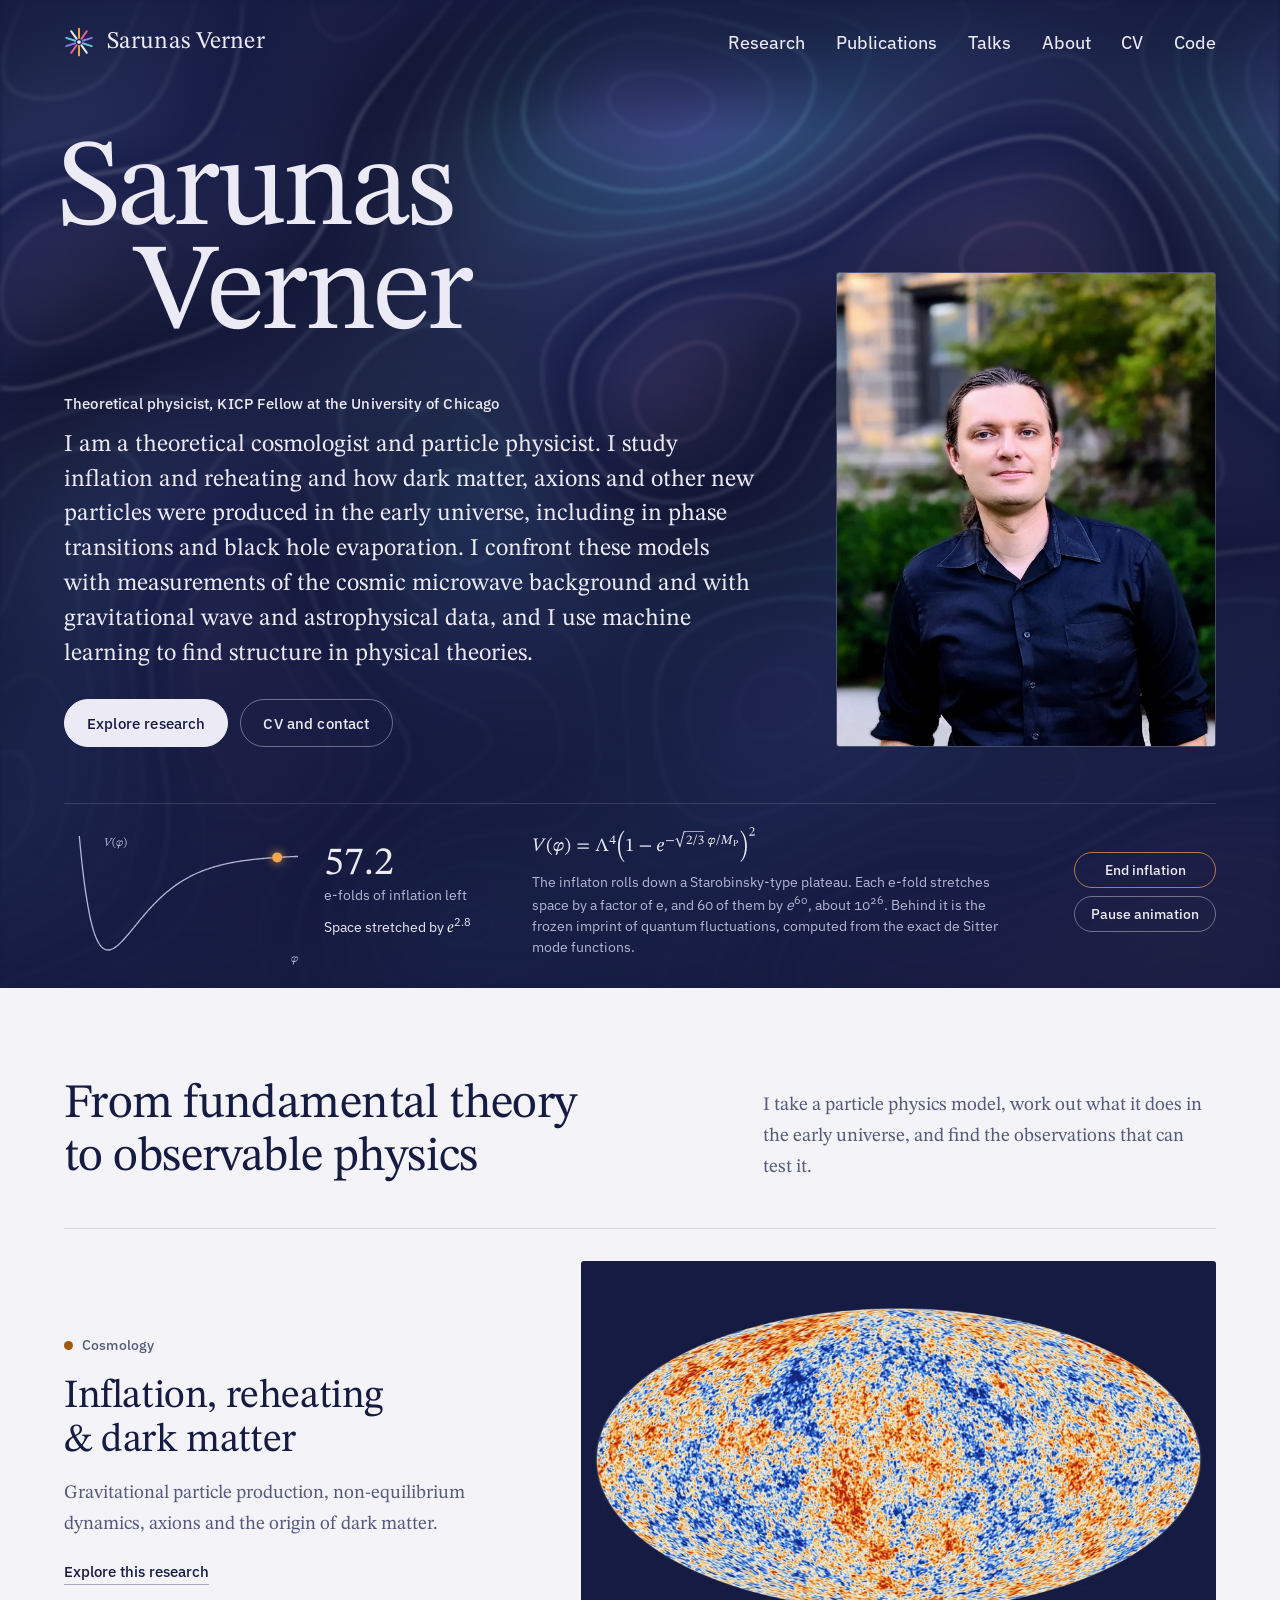
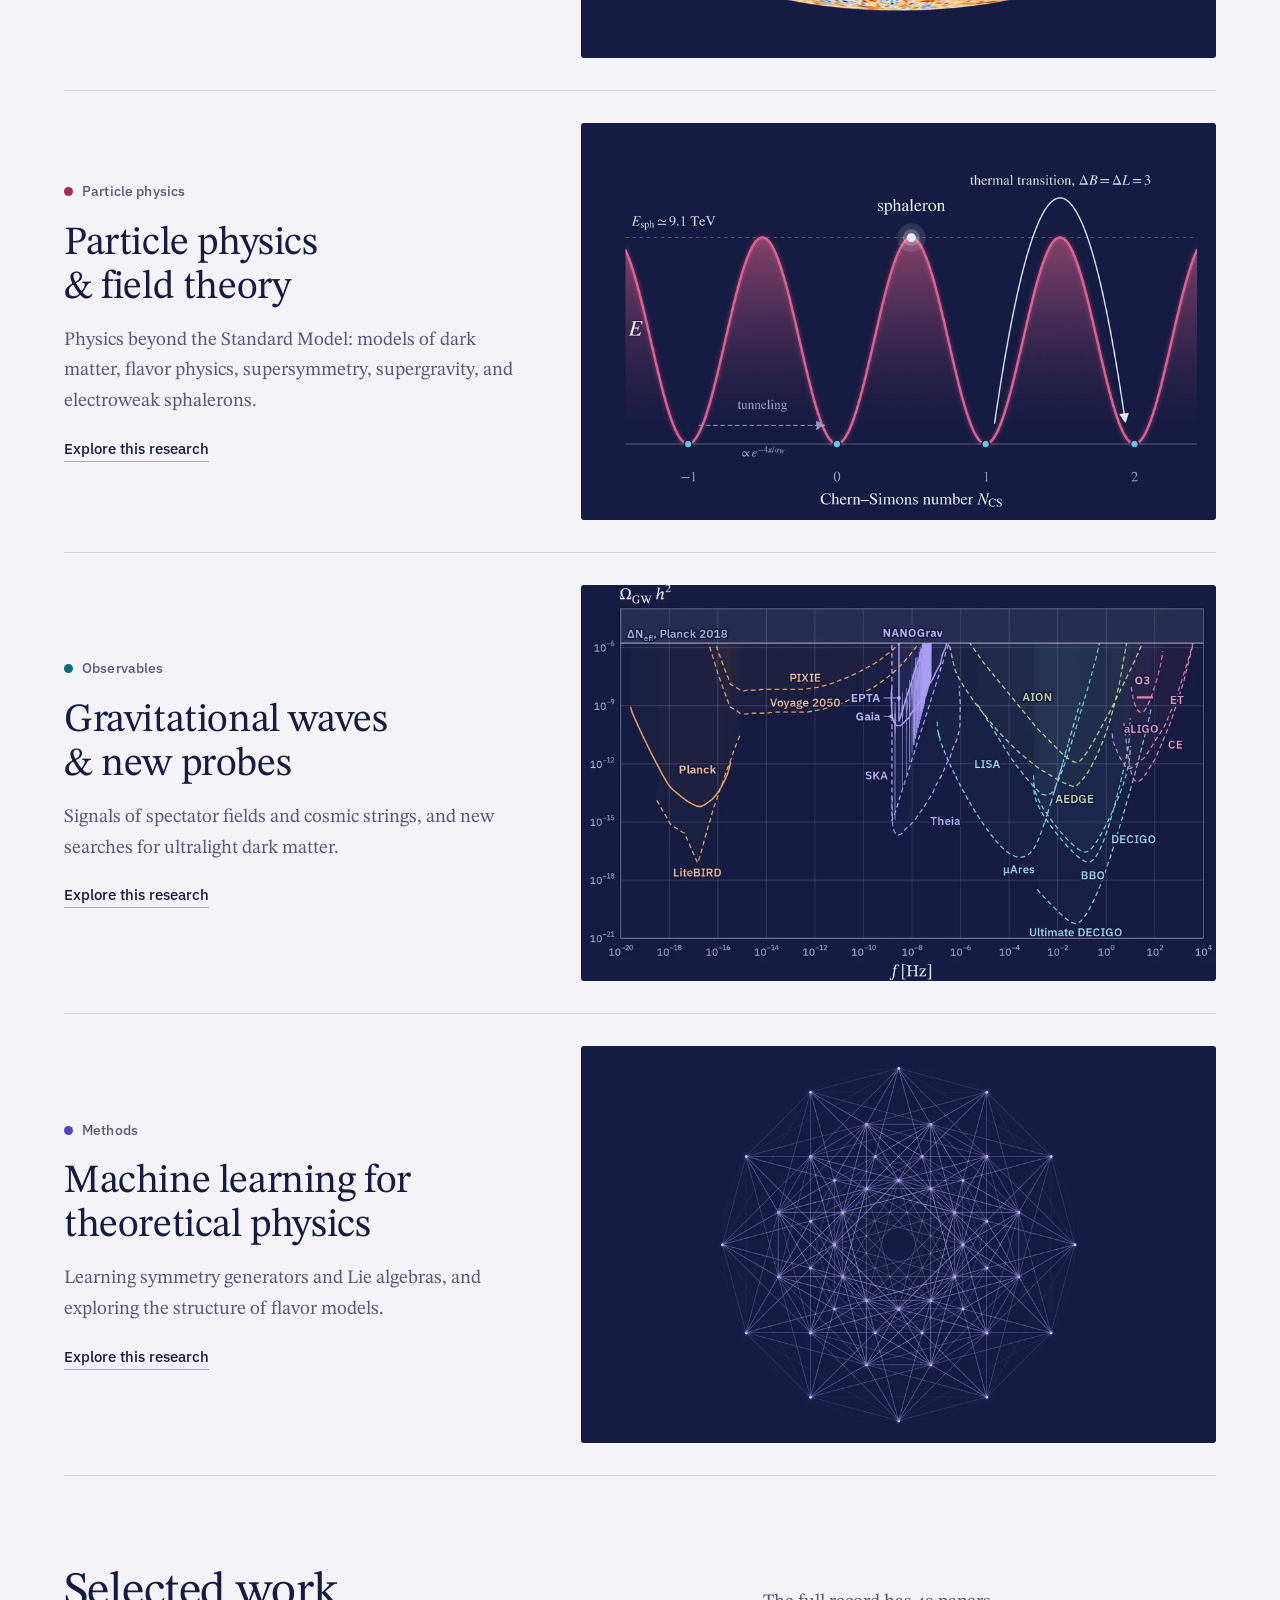
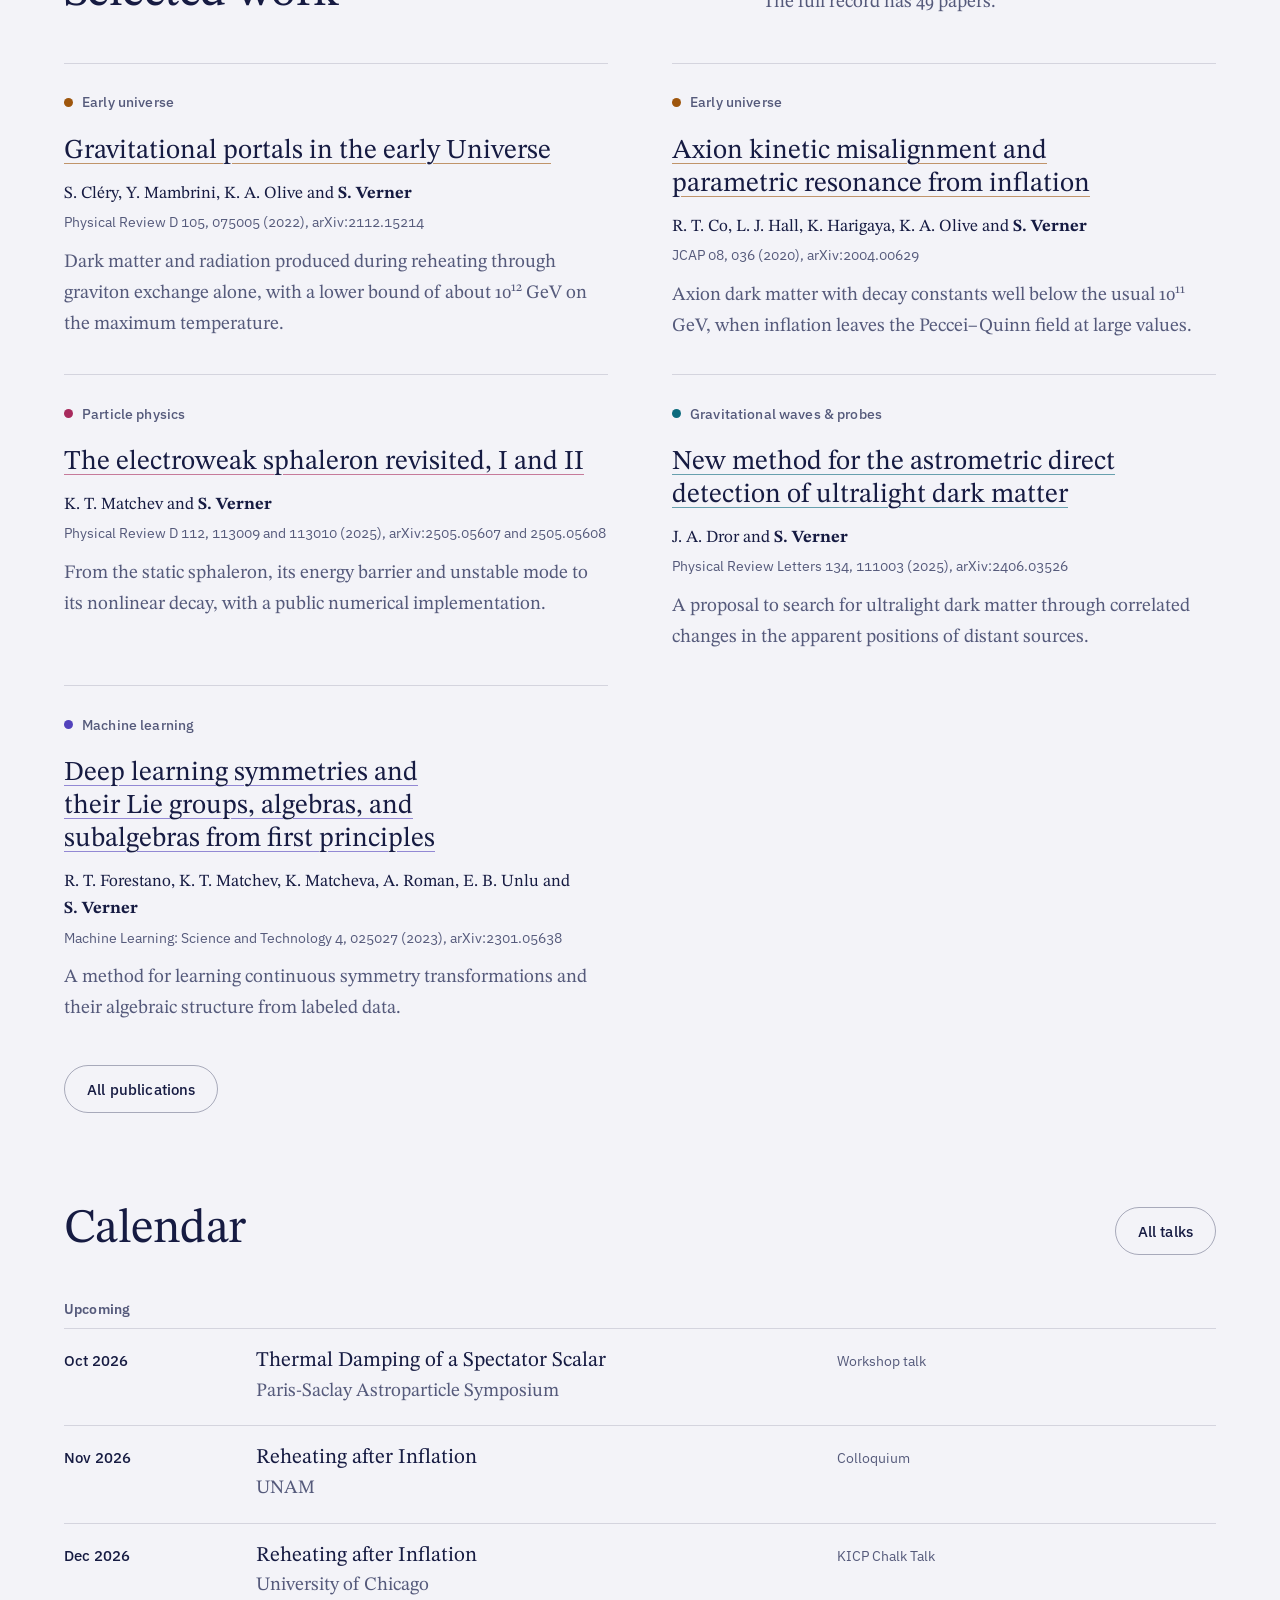
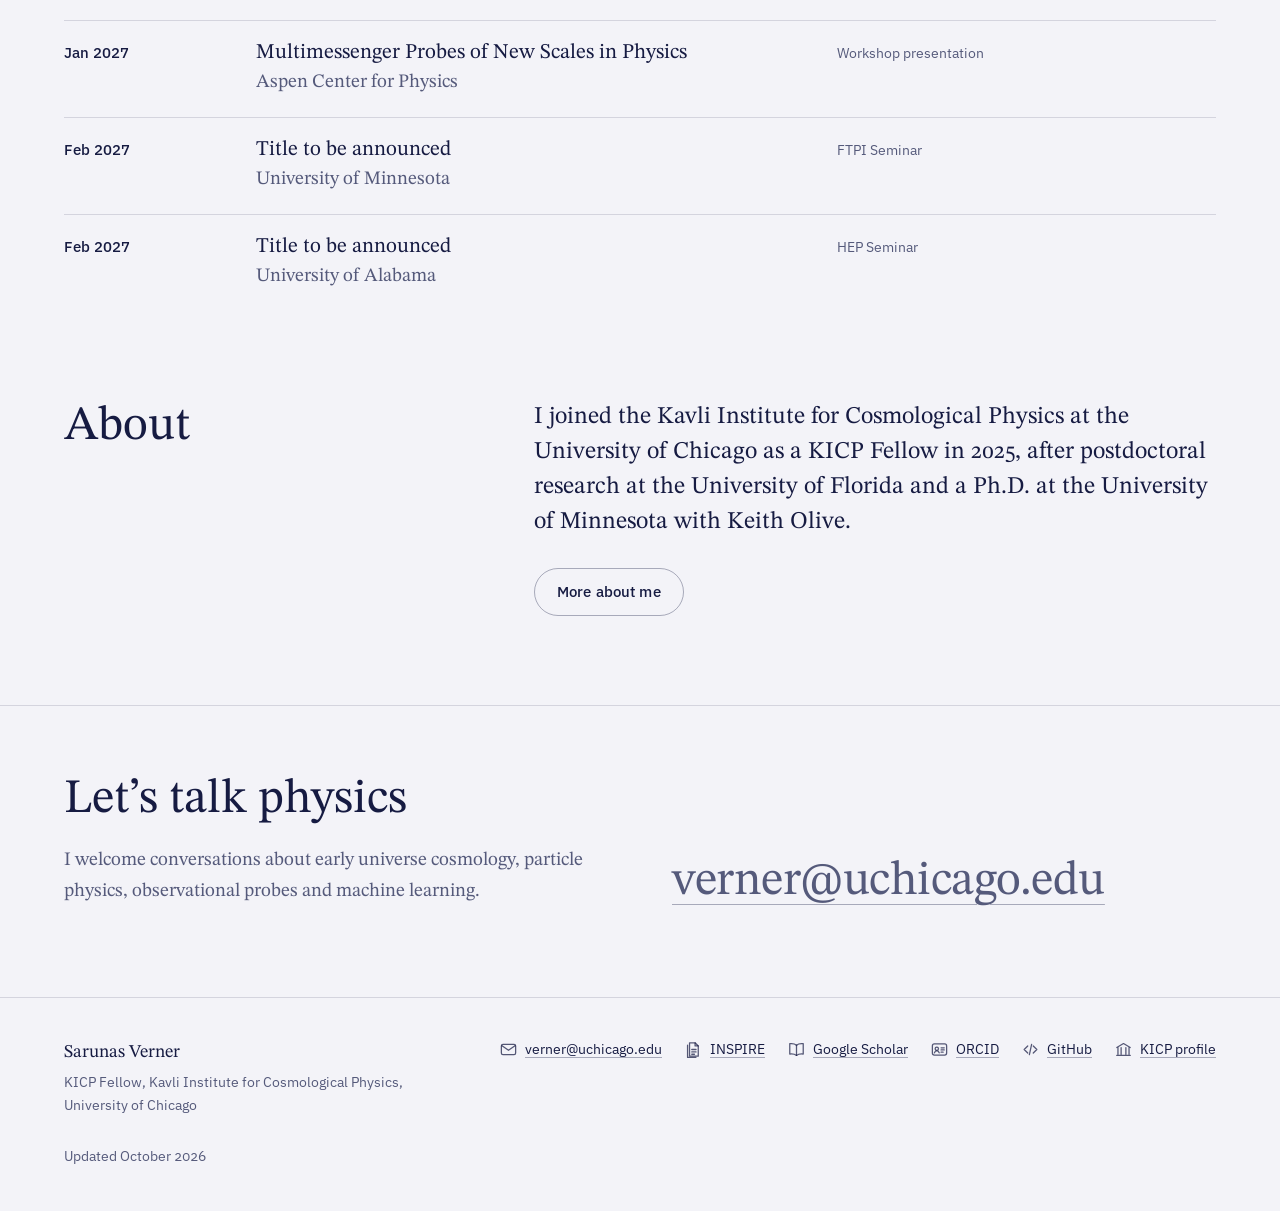
==== commit bc4ff799: "Add files via upload" ====
--- a/index.html
+++ b/index.html
@@ -17,7 +17,7 @@
 <link rel="preload" href="assets/fonts/stix-two-text.woff2" as="font" type="font/woff2" crossorigin>
 <link rel="preload" href="assets/fonts/plex-sans.woff2" as="font" type="font/woff2" crossorigin>
 <link rel="stylesheet" href="assets/css/site.css">
-<script type="application/ld+json">{"@context": "https://schema.org", "@type": "Person", "name": "Sarunas Verner", "jobTitle": "KICP Fellow", "url": "https://www.sarunasverner.com/", "email": "mailto:verner@uchicago.edu", "image": "https://www.sarunasverner.com/assets/img/portrait.webp", "affiliation": {"@type": "Organization", "name": "Kavli Institute for Cosmological Physics, University of Chicago"}, "alumniOf": [{"@type": "CollegeOrUniversity", "name": "University of Minnesota"}, {"@type": "CollegeOrUniversity", "name": "University of Southampton"}], "knowsAbout": ["Cosmology", "Particle physics", "Inflation", "Reheating", "Dark matter", "Gravitational waves", "Supergravity", "Machine learning"], "sameAs": ["https://inspirehep.net/authors/1813573", "https://scholar.google.com/citations?user=fbTlRtQAAAAJ", "https://orcid.org/0000-0003-4870-0826", "https://github.com/sarunasverner", "https://kavlicosmo.uchicago.edu/people/profile/sarunas-verner/"]}</script>
+<script type="application/ld+json">{"@context": "https://schema.org", "@type": "Person", "name": "Sarunas Verner", "jobTitle": "KICP Fellow", "url": "https://www.sarunasverner.com/", "email": "mailto:verner@uchicago.edu", "image": "https://www.sarunasverner.com/assets/img/portrait.webp", "affiliation": {"@type": "Organization", "name": "Kavli Institute for Cosmological Physics, University of Chicago"}, "alumniOf": [{"@type": "CollegeOrUniversity", "name": "University of Minnesota"}, {"@type": "CollegeOrUniversity", "name": "University of Southampton"}], "knowsAbout": ["Cosmology", "Particle physics", "Inflation", "Reheating", "Dark matter", "Gravitational waves", "Supergravity", "Machine learning"], "sameAs": ["https://inspirehep.net/authors/1813573", "https://scholar.google.com/citations?user=q-0UZ48AAAAJ", "https://orcid.org/0000-0003-4870-0826", "https://github.com/sarunasverner", "https://kavlicosmo.uchicago.edu/people/profile/sarunas-verner/"]}</script>
 <script src="assets/js/site.js" defer></script><script src="assets/js/field.js" defer></script>
 </head>
 <body>
@@ -26,7 +26,7 @@
   <div class="wrap bar">
     <a class="brand" href="./" aria-label="Sarunas Verner, home"><svg viewBox="0 0 26 26" aria-hidden="true" focusable="false"><line x1="13.00" y1="9.60" x2="13.00" y2="1.40" stroke="#F0A54E" stroke-width="1.7" stroke-linecap="round"/><line x1="15.00" y1="10.25" x2="19.82" y2="3.62" stroke="#E0628F" stroke-width="1.7" stroke-linecap="round"/><line x1="16.23" y1="11.95" x2="24.03" y2="9.42" stroke="#8C78F0" stroke-width="1.7" stroke-linecap="round"/><line x1="16.23" y1="14.05" x2="24.03" y2="16.58" stroke="#63C9DD" stroke-width="1.7" stroke-linecap="round"/><line x1="15.00" y1="15.75" x2="19.82" y2="22.38" stroke="currentColor" stroke-width="1.7" stroke-linecap="round"/><line x1="13.00" y1="16.40" x2="13.00" y2="24.60" stroke="#F0A54E" stroke-width="1.7" stroke-linecap="round"/><line x1="11.00" y1="15.75" x2="6.18" y2="22.38" stroke="#E0628F" stroke-width="1.7" stroke-linecap="round"/><line x1="9.77" y1="14.05" x2="1.97" y2="16.58" stroke="#8C78F0" stroke-width="1.7" stroke-linecap="round"/><line x1="9.77" y1="11.95" x2="1.97" y2="9.42" stroke="#63C9DD" stroke-width="1.7" stroke-linecap="round"/><line x1="11.00" y1="10.25" x2="6.18" y2="3.62" stroke="currentColor" stroke-width="1.7" stroke-linecap="round"/><circle cx="13" cy="13" r="1.6" fill="currentColor"/></svg><span>Sarunas Verner</span></a>
     <button class="menu-toggle" type="button" aria-expanded="false" aria-controls="site-nav" data-menu-toggle>Menu</button>
-    <nav class="site-nav" id="site-nav" aria-label="Main"><ul><li><a href="research/">Research</a></li><li><a href="publications/">Publications</a></li><li><a href="code/">Code</a></li><li><a href="talks/">Talks</a></li><li><a href="about/">About</a></li><li><a href="cv/">CV</a></li></ul></nav>
+    <nav class="site-nav" id="site-nav" aria-label="Main"><ul><li><a href="research/">Research</a></li><li><a href="publications/">Publications</a></li><li><a href="talks/">Talks</a></li><li><a href="about/">About</a></li><li><a href="cv/">CV</a></li><li><a href="code/">Code</a></li></ul></nav>
   </div>
 </header>
 <main id="main">
@@ -51,12 +51,12 @@
     </div>
     <div class="hero-foot">
       <figure class="inflaton" aria-hidden="true">
-        <svg viewBox="0 0 240 86" width="240" height="86">
-          <path class="v" d="M16.1,15.2 L17.4,22.6 L18.7,29.3 L19.9,35.3 L21.2,40.8 L22.5,45.7 L23.7,50.1 L25.0,54.0 L26.3,57.5 L27.5,60.6 L28.8,63.3 L30.1,65.7 L31.3,67.8 L32.6,69.6 L33.9,71.1 L35.1,72.4 L36.4,73.4 L37.7,74.3 L38.9,74.9 L40.2,75.4 L41.5,75.7 L42.7,75.9 L44.0,76.0 L45.3,75.9 L46.5,75.8 L47.8,75.5 L49.1,75.2 L50.3,74.8 L51.6,74.3 L52.9,73.7 L54.1,73.1 L55.4,72.4 L56.7,71.7 L57.9,71.0 L59.2,70.2 L60.5,69.4 L61.7,68.6 L63.0,67.7 L64.3,66.9 L65.5,66.0 L66.8,65.1 L68.1,64.2 L69.3,63.3 L70.6,62.5 L71.9,61.6 L73.1,60.7 L74.4,59.8 L75.7,58.9 L76.9,58.0 L78.2,57.1 L79.5,56.2 L80.7,55.4 L82.0,54.5 L83.3,53.7 L84.5,52.9 L85.8,52.1 L87.1,51.3 L88.3,50.5 L89.6,49.7 L90.9,48.9 L92.1,48.2 L93.4,47.5 L94.7,46.8 L95.9,46.1 L97.2,45.4 L98.5,44.7 L99.7,44.0 L101.0,43.4 L102.3,42.8 L103.5,42.1 L104.8,41.5 L106.1,41.0 L107.3,40.4 L108.6,39.8 L109.9,39.3 L111.1,38.8 L112.4,38.2 L113.7,37.7 L114.9,37.2 L116.2,36.8 L117.5,36.3 L118.7,35.8 L120.0,35.4 L121.3,35.0 L122.5,34.6 L123.8,34.2 L125.1,33.8 L126.3,33.4 L127.6,33.0 L128.9,32.6 L130.1,32.3 L131.4,31.9 L132.7,31.6 L133.9,31.3 L135.2,31.0 L136.5,30.7 L137.7,30.4 L139.0,30.1 L140.3,29.8 L141.5,29.5 L142.8,29.3 L144.1,29.0 L145.3,28.8 L146.6,28.5 L147.9,28.3 L149.1,28.1 L150.4,27.9 L151.7,27.6 L152.9,27.4 L154.2,27.2 L155.5,27.0 L156.7,26.8 L158.0,26.7 L159.3,26.5 L160.5,26.3 L161.8,26.1 L163.1,26.0 L164.3,25.8 L165.6,25.7 L166.9,25.5 L168.1,25.4 L169.4,25.3 L170.7,25.1 L171.9,25.0 L173.2,24.9 L174.5,24.7 L175.7,24.6 L177.0,24.5 L178.3,24.4 L179.5,24.3 L180.8,24.2 L182.1,24.1 L183.3,24.0 L184.6,23.9 L185.9,23.8 L187.1,23.7 L188.4,23.6 L189.7,23.5 L190.9,23.5 L192.2,23.4 L193.5,23.3 L194.7,23.2 L196.0,23.2 L197.3,23.1 L198.5,23.0 L199.8,23.0 L201.1,22.9 L202.3,22.8 L203.6,22.8 L204.9,22.7 L206.1,22.7 L207.4,22.6 L208.7,22.6 L209.9,22.5 L211.2,22.5 L212.5,22.4 L213.7,22.4 L215.0,22.3 L216.3,22.3 L217.5,22.2 L218.8,22.2 L220.1,22.2 L221.3,22.1 L222.6,22.1 L223.9,22.1 L225.1,22.0 L226.4,22.0 L227.7,22.0 L228.9,21.9 L230.2,21.9 L231.5,21.9 L232.7,21.8 L234.0,21.8"/>
+        <svg viewBox="0 0 240 140" width="240" height="140">
+          <path class="v" d="M15.3,14.0 L16.4,25.8 L17.5,36.7 L18.6,46.6 L19.7,55.8 L20.8,64.1 L21.9,71.8 L23.0,78.7 L24.1,85.1 L25.2,90.8 L26.2,96.0 L27.3,100.6 L28.4,104.8 L29.5,108.6 L30.6,111.9 L31.7,114.8 L32.8,117.4 L33.9,119.6 L35.0,121.5 L36.1,123.1 L37.2,124.5 L38.3,125.6 L39.4,126.5 L40.5,127.1 L41.6,127.6 L42.6,127.9 L43.7,128.0 L44.8,128.0 L45.9,127.8 L47.0,127.5 L48.1,127.0 L49.2,126.5 L50.3,125.9 L51.4,125.1 L52.5,124.3 L53.6,123.4 L54.7,122.5 L55.8,121.5 L56.9,120.4 L58.0,119.3 L59.0,118.2 L60.1,117.0 L61.2,115.8 L62.3,114.5 L63.4,113.3 L64.5,112.0 L65.6,110.7 L66.7,109.3 L67.8,108.0 L68.9,106.7 L70.0,105.4 L71.1,104.0 L72.2,102.7 L73.3,101.3 L74.4,100.0 L75.4,98.7 L76.5,97.4 L77.6,96.1 L78.7,94.8 L79.8,93.5 L80.9,92.2 L82.0,90.9 L83.1,89.7 L84.2,88.4 L85.3,87.2 L86.4,86.0 L87.5,84.8 L88.6,83.7 L89.7,82.5 L90.8,81.4 L91.9,80.3 L92.9,79.2 L94.0,78.1 L95.1,77.0 L96.2,76.0 L97.3,75.0 L98.4,74.0 L99.5,73.0 L100.6,72.0 L101.7,71.1 L102.8,70.1 L103.9,69.2 L105.0,68.4 L106.1,67.5 L107.2,66.6 L108.3,65.8 L109.3,65.0 L110.4,64.2 L111.5,63.4 L112.6,62.6 L113.7,61.9 L114.8,61.1 L115.9,60.4 L117.0,59.7 L118.1,59.0 L119.2,58.4 L120.3,57.7 L121.4,57.1 L122.5,56.5 L123.6,55.9 L124.7,55.3 L125.7,54.7 L126.8,54.1 L127.9,53.6 L129.0,53.0 L130.1,52.5 L131.2,52.0 L132.3,51.5 L133.4,51.0 L134.5,50.5 L135.6,50.1 L136.7,49.6 L137.8,49.2 L138.9,48.7 L140.0,48.3 L141.1,47.9 L142.1,47.5 L143.2,47.1 L144.3,46.8 L145.4,46.4 L146.5,46.0 L147.6,45.7 L148.7,45.3 L149.8,45.0 L150.9,44.7 L152.0,44.4 L153.1,44.1 L154.2,43.8 L155.3,43.5 L156.4,43.2 L157.5,42.9 L158.6,42.7 L159.6,42.4 L160.7,42.1 L161.8,41.9 L162.9,41.6 L164.0,41.4 L165.1,41.2 L166.2,41.0 L167.3,40.7 L168.4,40.5 L169.5,40.3 L170.6,40.1 L171.7,39.9 L172.8,39.7 L173.9,39.6 L175.0,39.4 L176.0,39.2 L177.1,39.0 L178.2,38.9 L179.3,38.7 L180.4,38.6 L181.5,38.4 L182.6,38.3 L183.7,38.1 L184.8,38.0 L185.9,37.8 L187.0,37.7 L188.1,37.6 L189.2,37.4 L190.3,37.3 L191.4,37.2 L192.4,37.1 L193.5,37.0 L194.6,36.9 L195.7,36.8 L196.8,36.7 L197.9,36.6 L199.0,36.5 L200.1,36.4 L201.2,36.3 L202.3,36.2 L203.4,36.1 L204.5,36.0 L205.6,35.9 L206.7,35.8 L207.8,35.8 L208.9,35.7 L209.9,35.6 L211.0,35.5 L212.1,35.5 L213.2,35.4 L214.3,35.3 L215.4,35.3 L216.5,35.2 L217.6,35.1 L218.7,35.1 L219.8,35.0 L220.9,35.0 L222.0,34.9 L223.1,34.9 L224.2,34.8 L225.3,34.8 L226.3,34.7 L227.4,34.7 L228.5,34.6 L229.6,34.6 L230.7,34.5 L231.8,34.5 L232.9,34.5 L234.0,34.4"/>
           <path class="v-trail" data-field-trail d=""/>
-          <circle data-field-dot r="5" cx="215.0" cy="22.3"/>
-          <text x="40" y="22"><tspan font-style="italic">V</tspan>(<tspan font-style="italic">&#966;</tspan>)</text>
-          <text x="234" y="86" text-anchor="end" font-style="italic">&#966;</text>
+          <circle data-field-dot r="5" cx="215.0" cy="35.3"/>
+          <text x="40" y="24"><tspan font-style="italic">V</tspan>(<tspan font-style="italic">&#966;</tspan>)</text>
+          <text x="234" y="140" text-anchor="end" font-style="italic">&#966;</text>
         </svg>
         <figcaption>
           <span class="inflaton-n" data-field-n>60.0</span>
@@ -81,14 +81,14 @@
   <div class="wrap">
     <div class="section-head">
       <h2 id="research-h">From fundamental theory to observable physics</h2>
-      <p>My work connects the particle content of a theory, its evolution in the early universe, and the signals that can test it.</p>
+      <p>I take a particle physics model, work out what it does in the early universe, and find the observations that can test it.</p>
     </div>
     <ul class="themes"><li class="theme" data-area="early">
   <a class="theme-link" href="research/early-universe/">
     <div>
       <span class="label"><span class="dot"></span>Cosmology</span>
       <h3>Inflation, reheating &amp; dark matter</h3>
-      <p>Gravitational particle production, non-equilibrium dynamics, axions and the origin of the dark sector.</p>
+      <p>Gravitational particle production, non-equilibrium dynamics, axions and the origin of dark matter.</p>
       <span class="more">Explore this research</span>
     </div>
     <figure class="plate"><img src="assets/img/early-cmb-1600.webp" srcset="assets/img/early-cmb-960.webp 960w, assets/img/early-cmb-1600.webp 1600w" sizes="(max-width: 860px) 100vw, 58vw" width="1600" height="1000" alt="A simulated map of the temperature fluctuations of the cosmic microwave background over the whole sky, computed for this site from the Planck 2018 best-fit cosmology" loading="lazy" decoding="async"></figure>
@@ -98,7 +98,7 @@
     <div>
       <span class="label"><span class="dot"></span>Particle physics</span>
       <h3>Particle physics &amp; field theory</h3>
-      <p>Electroweak sphalerons, supergravity, scattering amplitudes and models beyond the Standard Model.</p>
+      <p>Physics beyond the Standard Model: models of dark matter, flavor physics, supersymmetry, supergravity, and electroweak sphalerons.</p>
       <span class="more">Explore this research</span>
     </div>
     <figure class="plate"><img src="assets/img/particle-physics-1600.webp" srcset="assets/img/particle-physics-960.webp 960w, assets/img/particle-physics-1600.webp 1600w, assets/img/particle-physics-3200.webp 3200w" sizes="(max-width: 860px) 100vw, 58vw" width="1600" height="1000" alt="Energy against Chern–Simons number: a row of barriers between electroweak vacua, with the sphaleron on top of a barrier at 9.1 TeV, a thermal transition passing over it and tunneling passing underneath" loading="lazy" decoding="async"></figure>
@@ -111,7 +111,7 @@
       <p>Signals of spectator fields and cosmic strings, and new searches for ultralight dark matter.</p>
       <span class="more">Explore this research</span>
     </div>
-    <figure class="plate"><img src="assets/img/gravitational-waves-1600.webp" srcset="assets/img/gravitational-waves-960.webp 960w, assets/img/gravitational-waves-1600.webp 1600w, assets/img/gravitational-waves-3200.webp 3200w" sizes="(max-width: 860px) 100vw, 58vw" width="1600" height="1000" alt="Gravitational wave energy density against frequency, with sensitivity curves for LISA, Advanced LIGO and the Einstein Telescope, the NANOGrav 15-year signal, the LIGO–Virgo–KAGRA O3 bound and the inflationary background for r = 0.036" loading="lazy" decoding="async"></figure>
+    <figure class="plate"><img src="assets/img/gravitational-waves-1600.webp" srcset="assets/img/gravitational-waves-960.webp 960w, assets/img/gravitational-waves-1600.webp 1600w, assets/img/gravitational-waves-3200.webp 3200w" sizes="(max-width: 860px) 100vw, 58vw" width="1600" height="1000" alt="Gravitational wave energy density against frequency from 10⁻²⁰ to 10⁴ Hz, with sensitivity curves for CMB missions, pulsar timing arrays, astrometry, and space, atom and ground-based interferometers, the NANOGrav 15-year signal, the LIGO–Virgo–KAGRA O3 limit and the Planck 2018 ΔN_eff bound" loading="lazy" decoding="async"></figure>
   </a>
 </li><li class="theme" data-area="ml">
   <a class="theme-link" href="research/machine-learning/">
@@ -131,20 +131,26 @@
   <div class="wrap">
     <div class="section-head">
       <h2 id="work-h">Selected work</h2>
-      <p>One paper from each direction. The full record has 49 papers and preprints since 2015, four of them single-author.</p>
+      <p>The full record has 49 papers.</p>
     </div>
     <ul class="works"><li class="work" data-area="early">
   <span class="label"><span class="dot"></span>Early universe</span>
-  <h3><a href="https://arxiv.org/abs/2512.19041">Gravitational production of massive spin-2 particles during reheating</a></h3>
-  <p class="authors"><strong>S. Verner</strong></p>
-  <p class="venue">Physical Review D 113, 123503 (2026), arXiv:2512.19041</p>
-  <p class="summary">A purely gravitational route to spin-2 dark matter during reheating, in which the longitudinal mode dominates production.</p>
+  <h3><a href="https://arxiv.org/abs/2112.15214">Gravitational portals in the early Universe</a></h3>
+  <p class="authors">S. Cléry, Y. Mambrini, K. A. Olive and <strong>S. Verner</strong></p>
+  <p class="venue">Physical Review D 105, 075005 (2022), arXiv:2112.15214</p>
+  <p class="summary">Dark matter and radiation produced during reheating through graviton exchange alone, with a lower bound of about 10<sup>12</sup> GeV on the maximum temperature.</p>
+</li><li class="work" data-area="early">
+  <span class="label"><span class="dot"></span>Early universe</span>
+  <h3><a href="https://arxiv.org/abs/2004.00629">Axion kinetic misalignment and parametric resonance from inflation</a></h3>
+  <p class="authors">R. T. Co, L. J. Hall, K. Harigaya, K. A. Olive and <strong>S. Verner</strong></p>
+  <p class="venue">JCAP 08, 036 (2020), arXiv:2004.00629</p>
+  <p class="summary">Axion dark matter with decay constants well below the usual 10<sup>11</sup> GeV, when inflation leaves the Peccei–Quinn field at large values.</p>
 </li><li class="work" data-area="particle">
   <span class="label"><span class="dot"></span>Particle physics</span>
   <h3><a href="https://arxiv.org/abs/2505.05607">The electroweak sphaleron revisited, I and II</a></h3>
   <p class="authors">K. T. Matchev and <strong>S. Verner</strong></p>
   <p class="venue">Physical Review D 112, 113009 and 113010 (2025), arXiv:2505.05607 and 2505.05608</p>
-  <p class="summary">From unstable field configurations to their nonlinear decay dynamics, with a public numerical implementation.</p>
+  <p class="summary">From the static sphaleron, its energy barrier and unstable mode to its nonlinear decay, with a public numerical implementation.</p>
 </li><li class="work" data-area="signals">
   <span class="label"><span class="dot"></span>Gravitational waves &amp; probes</span>
   <h3><a href="https://arxiv.org/abs/2406.03526">New method for the astrometric direct detection of ultralight dark matter</a></h3>
@@ -165,13 +171,16 @@
 <section class="band" aria-labelledby="talks-h">
   <div class="wrap">
     <div class="section-head">
-      <h2 id="talks-h">On the calendar</h2>
+      <h2 id="talks-h">Calendar</h2>
       <div class="actions"><a class="button button-quiet" href="talks/">All talks</a></div>
     </div>
-    <ol class="agenda"><li class="event"><time datetime="2026-10">Oct 2026</time>
+    <h3 class="agenda-head">Upcoming</h3><ol class="agenda"><li class="event"><time datetime="2026-10">Oct 2026</time>
   <div><p class="title">Thermal Damping of a Spectator Scalar</p><p class="where">Paris-Saclay Astroparticle Symposium</p></div><p class="kind">Workshop talk</p></li><li class="event"><time datetime="2026-11">Nov 2026</time>
   <div><p class="title">Reheating after Inflation</p><p class="where">UNAM</p></div><p class="kind">Colloquium</p></li><li class="event"><time datetime="2026-12">Dec 2026</time>
-  <div><p class="title">Reheating after Inflation</p><p class="where">University of Chicago</p></div><p class="kind">KICP Chalk Talk</p></li></ol>
+  <div><p class="title">Reheating after Inflation</p><p class="where">University of Chicago</p></div><p class="kind">KICP Chalk Talk</p></li><li class="event"><time datetime="2027-01">Jan 2027</time>
+  <div><p class="title">Multimessenger Probes of New Scales in Physics</p><p class="where">Aspen Center for Physics</p></div><p class="kind">Workshop presentation</p></li><li class="event"><time datetime="2027-02">Feb 2027</time>
+  <div><p class="title">Title to be announced</p><p class="where">University of Minnesota</p></div><p class="kind">FTPI Seminar</p></li><li class="event"><time datetime="2027-02">Feb 2027</time>
+  <div><p class="title">Title to be announced</p><p class="where">University of Alabama</p></div><p class="kind">HEP Seminar</p></li></ol>
   </div>
 </section>
 
@@ -180,7 +189,6 @@
     <h2 id="about-h">About</h2>
     <div class="about-teaser-text">
       <p class="lede">I joined the Kavli Institute for Cosmological Physics at the University of Chicago as a KICP Fellow in 2025, after postdoctoral research at the University of Florida and a Ph.D. at the University of Minnesota with Keith Olive.</p>
-      <p class="muted">I was born in Vilnius, Lithuania, trained in physics and astronomy at the University of Southampton, and have mentored students on projects from cosmological particle production to machine-learned symmetries.</p>
       <div class="actions"><a class="button button-quiet" href="about/">More about me</a></div>
     </div>
   </div>
@@ -190,7 +198,7 @@
   <div class="wrap contact">
     <div>
       <h2 id="contact-h">Let’s talk physics</h2>
-      <p>I welcome conversations about early-universe dynamics, particle theory, observational probes and machine learning, and invitations to give seminars.</p>
+      <p>I welcome conversations about early universe cosmology, particle physics, observational probes and machine learning.</p>
     </div>
     <p class="mail"><a href="mailto:verner@uchicago.edu">verner@uchicago.edu</a></p>
   </div>
@@ -205,15 +213,15 @@
         <p>KICP Fellow, Kavli Institute for Cosmological Physics, University of Chicago</p>
       </div>
       <ul>
-        <li><a href="mailto:verner@uchicago.edu">verner@uchicago.edu</a></li>
-        <li><a href="https://inspirehep.net/authors/1813573">INSPIRE</a></li>
-        <li><a href="https://scholar.google.com/citations?user=fbTlRtQAAAAJ">Google Scholar</a></li>
-        <li><a href="https://orcid.org/0000-0003-4870-0826">ORCID</a></li>
-        <li><a href="https://github.com/sarunasverner">GitHub</a></li>
-        <li><a href="https://kavlicosmo.uchicago.edu/people/profile/sarunas-verner/">KICP profile</a></li>
+        <li><a href="mailto:verner@uchicago.edu"><svg class="ico" viewBox="0 0 24 24" aria-hidden="true" focusable="false" fill="none" stroke="currentColor" stroke-width="1.6" stroke-linecap="round" stroke-linejoin="round"><rect x="3" y="5.5" width="18" height="13" rx="2"/><path d="M3.8 7.2 12 13l8.2-5.8"/></svg><span>verner@uchicago.edu</span></a></li>
+        <li><a href="https://inspirehep.net/authors/1813573"><svg class="ico" viewBox="0 0 24 24" aria-hidden="true" focusable="false" fill="none" stroke="currentColor" stroke-width="1.6" stroke-linecap="round" stroke-linejoin="round"><path d="M7 3.5h7l4 4v13H7z"/><path d="M14 3.5v4h4M9.8 12h5.4M9.8 15h5.4M9.8 18h3.4"/><path d="M4.5 6.5v15.5H15"/></svg><span>INSPIRE</span></a></li>
+        <li><a href="https://scholar.google.com/citations?user=q-0UZ48AAAAJ"><svg class="ico" viewBox="0 0 24 24" aria-hidden="true" focusable="false" fill="none" stroke="currentColor" stroke-width="1.6" stroke-linecap="round" stroke-linejoin="round"><path d="M12 6.5c-2-1.6-5-2.2-8.5-1.8v13c3.5-.4 6.5.2 8.5 1.8 2-1.6 5-2.2 8.5-1.8v-13C17 4.3 14 4.9 12 6.5z"/><path d="M12 6.5v13"/></svg><span>Google Scholar</span></a></li>
+        <li><a href="https://orcid.org/0000-0003-4870-0826"><svg class="ico" viewBox="0 0 24 24" aria-hidden="true" focusable="false" fill="none" stroke="currentColor" stroke-width="1.6" stroke-linecap="round" stroke-linejoin="round"><rect x="3" y="5" width="18" height="14" rx="2.5"/><circle cx="8.6" cy="11" r="2.1"/><path d="M5.6 16.2c.6-1.6 1.7-2.4 3-2.4s2.4.8 3 2.4M14 9.8h4M14 12.6h4M14 15.4h2.6"/></svg><span>ORCID</span></a></li>
+        <li><a href="https://github.com/sarunasverner"><svg class="ico" viewBox="0 0 24 24" aria-hidden="true" focusable="false" fill="none" stroke="currentColor" stroke-width="1.6" stroke-linecap="round" stroke-linejoin="round"><path d="M8.5 7.5 4 12l4.5 4.5M15.5 7.5 20 12l-4.5 4.5M13.4 5.5l-2.8 13"/></svg><span>GitHub</span></a></li>
+        <li><a href="https://kavlicosmo.uchicago.edu/people/profile/sarunas-verner/"><svg class="ico" viewBox="0 0 24 24" aria-hidden="true" focusable="false" fill="none" stroke="currentColor" stroke-width="1.6" stroke-linecap="round" stroke-linejoin="round"><path d="M3.5 9.5 12 4.5l8.5 5"/><path d="M5 9.5v8.5M9 9.5v8.5M15 9.5v8.5M19 9.5v8.5M3.5 19.5h17"/></svg><span>KICP profile</span></a></li>
       </ul>
     </div>
-    <p class="fine">Every image on this site is computed for it from the equations it depicts. The inflation on the home page is simulated live in your browser. Updated October 2026.</p>
+    <p class="fine">Updated October 2026</p>
   </div>
 </footer>
 </body>
--- a/assets/css/site.css
+++ b/assets/css/site.css
@@ -22,11 +22,12 @@
   --rose: #A82A5D;
   --cyan: #0B6A7D;
   --violet: #5242BC;
+  --lime: #4C7614;
   --plate: #161B42;
 
   --gutter: clamp(20px, 5vw, 64px);
   --max: 1240px;
-  --band: clamp(88px, 11vw, 168px);
+  --band: clamp(56px, 7vw, 104px);
   --radius: 3px;
 
   --t-body: 1.1875rem;   /* 19 */
@@ -50,6 +51,7 @@
     --rose: #EC7AA5;
     --cyan: #72D2E4;
     --violet: #AB9DF6;
+    --lime: #B7D77C;
   }
 }
 
@@ -58,7 +60,7 @@
   color-scheme: dark;
   --bg: #161B42; --surface: #1C2251; --ink: #ECEBF5; --muted: #B4B7D4;
   --rule: rgba(236, 235, 245, 0.16); --rule-strong: rgba(236, 235, 245, 0.4);
-  --amber: #F2A65A; --rose: #EC7AA5; --cyan: #72D2E4; --violet: #AB9DF6;
+  --amber: #F2A65A; --rose: #EC7AA5; --cyan: #72D2E4; --violet: #AB9DF6; --lime: #B7D77C;
   color: var(--ink);
 }
 
@@ -103,24 +105,24 @@
 
 /* ------------------------------------------------------------------ header */
 .site-header { position: relative; z-index: 20; font-family: var(--sans); }
-.site-header .bar { display: flex; align-items: center; justify-content: space-between; gap: 24px; min-height: 76px; }
-.brand { display: inline-flex; align-items: center; gap: 12px; text-decoration: none; font-family: var(--serif); font-size: 1.3125rem; letter-spacing: 0.005em; }
-.brand svg { width: 26px; height: 26px; flex: none; }
-.site-nav ul { list-style: none; display: flex; gap: clamp(16px, 2.2vw, 34px); margin: 0; padding: 0; }
-.site-nav a { font-size: var(--t-small); font-weight: 450; text-decoration: none; padding: 6px 0; border-bottom: 1px solid transparent; }
+.site-header .bar { display: flex; align-items: center; justify-content: space-between; gap: 24px; min-height: 84px; }
+.brand { display: inline-flex; align-items: center; gap: 13px; text-decoration: none; font-family: var(--serif); font-size: 1.5rem; letter-spacing: 0.005em; }
+.brand svg { width: 30px; height: 30px; flex: none; }
+.site-nav ul { list-style: none; display: flex; gap: clamp(18px, 2.4vw, 36px); margin: 0; padding: 0; }
+.site-nav a { font-size: 1.125rem; font-weight: 450; text-decoration: none; padding: 6px 0; border-bottom: 1px solid transparent; }
 .site-nav a:hover { border-bottom-color: var(--rule-strong); }
 .site-nav a[aria-current="page"] { border-bottom-color: currentColor; }
 .menu-toggle { display: none; }
 .site-header.is-solid { border-bottom: 1px solid var(--rule); }
 .site-header.is-overlay { position: absolute; inset: 0 0 auto 0; }
 
-@media (max-width: 760px) {
+@media (max-width: 880px) {
   .menu-toggle {
     display: inline-flex; align-items: center; gap: 8px; font: 500 var(--t-small)/1 var(--sans); color: inherit;
     background: none; border: 1px solid var(--rule-strong); border-radius: 999px; padding: 9px 14px; cursor: pointer;
   }
   .site-nav { display: none; }
-  .menu-open .site-nav { display: block; position: absolute; left: 0; right: 0; top: 76px; background: var(--bg); border-bottom: 1px solid var(--rule); padding: 8px var(--gutter) 20px; }
+  .menu-open .site-nav { display: block; position: absolute; left: 0; right: 0; top: 84px; background: var(--bg); border-bottom: 1px solid var(--rule); padding: 8px var(--gutter) 20px; }
   .menu-open .site-nav ul { flex-direction: column; gap: 0; }
   .menu-open .site-nav a { display: block; font-size: 1.125rem; padding: 12px 0; border-bottom: 1px solid var(--rule); }
   .menu-open .site-nav a[aria-current="page"] { border-bottom-color: var(--rule); font-weight: 600; }
@@ -128,7 +130,7 @@
 
 /* --------------------------------------------------------------------- hero */
 .hero { position: relative; min-height: max(660px, 100svh); display: flex; flex-direction: column; justify-content: flex-end; overflow: hidden; background: #161B42; isolation: isolate; touch-action: pan-y; }
-.hero-field { position: absolute; inset: 0; z-index: -2; }
+.hero-field { position: absolute; inset: 0; z-index: -2; filter: blur(2px); }
 .hero-field canvas { width: 100%; height: 100%; display: block; opacity: 0; transition: opacity 0.6s ease; }
 .hero.is-live .hero-field canvas { opacity: 1; }
 .hero.is-fallback .hero-field { background: #161B42 url("../img/field-poster.webp") center / cover no-repeat; }
@@ -217,7 +219,7 @@
 .band-tight { padding-block: calc(var(--band) * 0.6); }
 .band + .band { padding-top: 0; }
 .band.ruled { border-top: 1px solid var(--rule); padding-top: calc(var(--band) * 0.75); }
-.section-head { display: grid; grid-template-columns: minmax(0, 7fr) minmax(0, 5fr); gap: 24px 64px; align-items: end; margin-bottom: clamp(44px, 6vw, 80px); }
+.section-head { display: grid; grid-template-columns: minmax(0, 7fr) minmax(0, 5fr); gap: 24px 64px; align-items: end; margin-bottom: clamp(28px, 3.5vw, 48px); }
 .section-head h2 { font-size: var(--t-h2); letter-spacing: -0.012em; }
 .section-head p { color: var(--muted); max-width: 36em; }
 .section-head .actions { justify-content: flex-end; }
@@ -229,7 +231,7 @@
 /* ------------------------------------------------------------ research rows */
 .themes { list-style: none; margin: 0; padding: 0; border-top: 1px solid var(--rule); }
 .theme { border-bottom: 1px solid var(--rule); }
-.theme-link { display: grid; grid-template-columns: minmax(0, 5fr) minmax(0, 7fr); gap: 28px 64px; align-items: center; padding-block: clamp(28px, 4vw, 48px); text-decoration: none; }
+.theme-link { display: grid; grid-template-columns: minmax(0, 5fr) minmax(0, 7fr); gap: 28px 64px; align-items: center; padding-block: clamp(20px, 2.6vw, 32px); text-decoration: none; }
 .theme h3 { font-size: clamp(1.75rem, 1.3rem + 1.5vw, 2.5rem); letter-spacing: -0.01em; margin: 14px 0 16px; }
 .theme p { color: var(--muted); max-width: 30em; }
 .more { display: inline-block; margin-top: 22px; font: 500 var(--t-small)/1.2 var(--sans); padding-bottom: 3px; border-bottom: 1px solid var(--rule-strong); transition: border-color 0.15s; }
@@ -241,18 +243,19 @@
 
 /* ------------------------------------------------------------ selected work */
 .works { list-style: none; margin: 0; padding: 0; display: grid; grid-template-columns: repeat(2, minmax(0, 1fr)); gap: 0 64px; }
-.work { border-top: 1px solid var(--rule); padding: 28px 0 44px; }
+.work { border-top: 1px solid var(--rule); padding: 24px 0 32px; }
 .work h3 { font-size: clamp(1.375rem, 1.15rem + 0.7vw, 1.75rem); line-height: 1.2; margin: 16px 0 12px; }
 .work h3 a { text-decoration-color: color-mix(in srgb, var(--c) 60%, transparent); }
 .work h3 a:hover { text-decoration-color: var(--c); }
 .work .authors { font-size: 1.0625rem; }
 .work .venue { font-family: var(--sans); font-size: var(--t-meta); color: var(--muted); margin-top: 4px; }
 .work .summary { margin-top: 14px; color: var(--muted); max-width: 32em; }
+.work .summary sup { line-height: 0; font-size: 0.72em; }
 @media (max-width: 760px) { .works { grid-template-columns: 1fr; } }
 
 /* ------------------------------------------------------------------- agenda */
 .agenda { list-style: none; margin: 0; padding: 0; }
-.event { display: grid; grid-template-columns: 9.5rem minmax(0, 1fr) minmax(0, 0.7fr); gap: 6px 40px; padding: 22px 0; border-top: 1px solid var(--rule); align-items: baseline; }
+.event { display: grid; grid-template-columns: 9.5rem minmax(0, 1fr) minmax(0, 0.7fr); gap: 6px 40px; padding: 18px 0; border-top: 1px solid var(--rule); align-items: baseline; }
 .event time { font-family: var(--sans); font-size: var(--t-small); font-weight: 500; font-variant-numeric: lining-nums tabular-nums; }
 .event .title { font-size: 1.3125rem; line-height: 1.3; }
 .event .where { color: var(--muted); margin-top: 2px; }
@@ -268,16 +271,19 @@
 @media (max-width: 860px) { .contact { grid-template-columns: 1fr; } }
 
 /* ------------------------------------------------------------------- footer */
-.site-footer { border-top: 1px solid var(--rule); padding: 48px 0 56px; font-family: var(--sans); font-size: var(--t-meta); color: var(--muted); }
+.site-footer { border-top: 1px solid var(--rule); padding: 40px 0 44px; font-family: var(--sans); font-size: var(--t-meta); color: var(--muted); }
 .site-footer .grid { display: grid; grid-template-columns: minmax(0, 1fr) auto; gap: 24px 48px; align-items: start; }
 .site-footer .who { color: var(--ink); font-family: var(--serif); font-size: 1.125rem; margin-bottom: 4px; }
 .site-footer ul { list-style: none; display: flex; flex-wrap: wrap; gap: 8px 22px; margin: 0; padding: 0; justify-content: flex-end; }
-.site-footer a { color: var(--ink); }
+.site-footer a { color: var(--ink); display: inline-flex; align-items: center; gap: 7px; }
+.site-footer .ico { width: 19px; height: 19px; flex: none; color: color-mix(in srgb, var(--ink) 72%, transparent); transition: color 0.15s; }
+.site-footer a:hover .ico { color: var(--ink); }
+.site-footer .ico-file { object-fit: contain; border-radius: 3px; }
 .site-footer .fine { margin-top: 28px; max-width: 70ch; }
 @media (max-width: 760px) { .site-footer .grid { grid-template-columns: 1fr; } .site-footer ul { justify-content: flex-start; } }
 
 /* --------------------------------------------------------------- page heads */
-.page-head { padding-top: clamp(56px, 8vw, 112px); padding-bottom: clamp(48px, 6vw, 88px); }
+.page-head { padding-top: clamp(40px, 5.5vw, 80px); padding-bottom: clamp(32px, 4vw, 56px); }
 .crumb { font-family: var(--sans); font-size: var(--t-small); color: var(--muted); margin-bottom: 20px; }
 .crumb a { color: var(--muted); }
 .page-head h1 { font-size: var(--t-h1); letter-spacing: -0.02em; max-width: 14em; }
@@ -285,15 +291,15 @@
 .page-head .actions { margin-top: 32px; }
 
 /* research detail: full-bleed computed plate */
-.plate-hero { position: relative; background: var(--plate); min-height: clamp(520px, 78svh, 860px); display: flex; align-items: flex-end; overflow: hidden; isolation: isolate; }
+.plate-hero { position: relative; background: var(--plate); min-height: clamp(460px, 66svh, 720px); display: flex; align-items: flex-end; overflow: hidden; isolation: isolate; }
 .plate-hero img { position: absolute; inset: 0; width: 100%; height: 100%; object-fit: cover; z-index: -2; }
 .plate-hero::after { content: ""; position: absolute; inset: 0; z-index: -1; background: linear-gradient(to top, rgba(22, 27, 66, 0.95) 0%, rgba(22, 27, 66, 0.6) 34%, rgba(22, 27, 66, 0) 66%); }
-.plate-hero .wrap { padding-bottom: clamp(40px, 6vw, 72px); }
+.plate-hero .wrap { padding-bottom: clamp(32px, 4.5vw, 56px); }
 .plate-hero h1 { font-size: var(--t-h1); letter-spacing: -0.02em; max-width: 12em; margin-top: 18px; }
 .plate-hero .crumb, .plate-hero .crumb a { color: var(--muted); }
 .plate-hero .label { color: var(--ink); }
 
-.detail { display: grid; grid-template-columns: minmax(0, 7fr) minmax(0, 4fr); gap: 48px 80px; }
+.detail { display: grid; grid-template-columns: minmax(0, 7fr) minmax(0, 4fr); gap: 40px 80px; }
 .question { font-size: clamp(1.5rem, 1.15rem + 1.1vw, 2.125rem); line-height: 1.3; font-style: italic; margin-bottom: 36px; max-width: 24em; }
 .prose p { max-width: 34em; }
 .prose h2 { font-size: var(--t-h3); margin: 56px 0 16px; }
@@ -302,7 +308,7 @@
 @media (max-width: 860px) { .detail { grid-template-columns: 1fr; } .caption-card { position: static; } }
 
 .contribs { list-style: none; margin: 0; padding: 0; display: grid; grid-template-columns: repeat(2, minmax(0, 1fr)); gap: 0 64px; }
-.contrib { border-top: 1px solid var(--rule); padding: 26px 0 40px; position: relative; }
+.contrib { border-top: 1px solid var(--rule); padding: 24px 0 32px; position: relative; }
 .contrib::before { content: ""; position: absolute; top: -1px; left: 0; width: 48px; height: 2px; background: var(--c); }
 .contrib h3 { font-size: var(--t-h3); line-height: 1.2; margin-bottom: 12px; }
 .contrib p { color: var(--muted); }
@@ -454,7 +460,7 @@
 
 /* hero instrument: the inflaton rolling down its plateau */
 .inflaton { margin: 0; display: flex; align-items: center; gap: 20px; }
-.inflaton svg { width: 240px; height: 86px; overflow: visible; flex: none; }
+.inflaton svg { width: 216px; height: 126px; overflow: visible; flex: none; }
 .inflaton .v { fill: none; stroke: var(--muted); stroke-width: 1.3; stroke-linejoin: round; }
 .inflaton .v-trail { fill: none; stroke: #F0A54E; stroke-width: 2.4; stroke-linecap: round; opacity: 0.9; }
 .inflaton circle { fill: #F0A54E; filter: drop-shadow(0 0 5px rgba(240, 165, 78, 0.9)); }
@@ -471,7 +477,7 @@
 .hero-caption sup { font-size: 0.75em; }
 @media (max-width: 600px) {
   .inflaton { flex-wrap: wrap; gap: 12px 18px; }
-  .inflaton svg { width: 200px; height: 72px; }
+  .inflaton svg { width: 180px; height: 105px; }
 }
 
 /* home: short About section with portrait */
@@ -492,7 +498,7 @@
 .hero-portrait img { width: 100%; aspect-ratio: 4 / 5; object-fit: cover; border-radius: var(--radius); border: 1px solid rgba(236, 235, 245, 0.22); }
 .hero-eq { font-size: 1.2rem; line-height: 1; margin-bottom: 10px; }
 .hero-eq svg { display: block; max-width: 100%; height: auto; overflow: visible; }
-.inflaton svg { width: 300px; height: 108px; }
+.inflaton svg { width: 240px; height: 140px; }
 .inflaton text { font-size: 12px; }
 @media (prefers-reduced-motion: no-preference) {
   .hero-portrait { animation: rise 1.1s cubic-bezier(0.2, 0.7, 0.1, 1) 0.15s both; }
@@ -503,7 +509,7 @@
   .hero-inner { padding-top: 104px; }
 }
 @media (max-width: 600px) {
-  .inflaton svg { width: 250px; height: 90px; }
+  .inflaton svg { width: 192px; height: 112px; }
   .hero-eq { font-size: 1rem; }
 }
 
@@ -513,10 +519,90 @@
 .inflaton-stretch i { font-family: var(--serif); font-size: 1.15em; }
 
 /* research page header with a labeled figure: title left, figure right */
-.plate-split { background: var(--plate); padding: clamp(112px, 12vw, 150px) 0 clamp(48px, 6vw, 80px); }
+.plate-split { background: var(--plate); padding: clamp(104px, 10vw, 128px) 0 clamp(40px, 5vw, 64px); }
 .plate-split-inner { display: grid; grid-template-columns: minmax(0, 5fr) minmax(0, 7fr); gap: 36px 64px; align-items: end; }
 .plate-split h1 { font-size: var(--t-h1); letter-spacing: -0.02em; margin-top: 18px; max-width: 10em; }
 .plate-split .crumb, .plate-split .crumb a { color: var(--muted); }
 .plate-split .label { color: var(--ink); }
 .plate-split .plate { border: 1px solid var(--rule); }
 @media (max-width: 860px) { .plate-split-inner { grid-template-columns: 1fr; } }
+
+/* ---------------------------------------------------------------- gravitational-wave landscape */
+.gw-hero { background: var(--plate); padding: clamp(104px, 10vw, 128px) 0 clamp(40px, 5vw, 64px); }
+.gw-hero .crumb, .gw-hero .crumb a { color: var(--muted); }
+.gw-hero .label { color: var(--ink); }
+.gw-hero h1 { font-size: var(--t-h1); letter-spacing: -0.02em; margin: 18px 0 0; max-width: 16em; }
+.gw-hero .gw-lede { max-width: 40em; margin: 20px 0 0; color: var(--muted); font-size: 1.125rem; line-height: 1.55; }
+.gw { margin-top: clamp(28px, 3.5vw, 40px); }
+.gw-figure { overflow-x: auto; -webkit-overflow-scrolling: touch; margin: 0 calc(-1 * min(var(--gutter), 12px)); }
+.gw-plot { display: block; width: 100%; min-width: 880px; height: auto; font-family: var(--sans); font-variant-numeric: lining-nums; }
+.gw-plot .grid { stroke: var(--rule); stroke-width: 1; }
+.gw-plot .frame { fill: none; stroke: var(--rule-strong); stroke-width: 1; }
+.gw-plot .tick { font-size: var(--tick); fill: var(--muted); font-variant-numeric: lining-nums; }
+.gw-plot .sub, .gw-plot .sup { font-size: 0.7em; }
+.gw-plot .it { font-family: var(--serif); font-style: italic; }
+.gw-plot .ax-label { font-family: var(--serif); font-size: calc(var(--fs) * 1.45); fill: var(--ink); }
+.gw-plot [data-family="cmb"] { --m: var(--amber); }
+.gw-plot [data-family="pta"] { --m: var(--violet); }
+.gw-plot [data-family="space"] { --m: var(--cyan); }
+.gw-plot [data-family="atom"] { --m: var(--lime); }
+.gw-plot [data-family="ground"] { --m: var(--rose); }
+.gw-plot [data-family="neff"] { --m: var(--muted); }
+.gw-plot .excluded { fill: color-mix(in srgb, var(--ink) 9%, transparent); }
+.gw-plot .m { transition: opacity 160ms ease, stroke-width 160ms ease, fill 160ms ease; }
+.gw-plot .fill { fill: color-mix(in srgb, var(--m) 2.5%, transparent); stroke: none; }
+.gw-plot .line { fill: none; stroke: var(--m); stroke-width: 1.5; stroke-dasharray: 6 4; stroke-linejoin: round; }
+.gw-plot .line[data-current] { stroke-dasharray: none; stroke-width: 1.8; }
+.gw-plot .line.bar { stroke-width: 3; stroke-linecap: round; }
+.gw-plot .line.neff { stroke-width: 1.2; }
+.gw-plot .violins path { fill: color-mix(in srgb, var(--m) 55%, transparent); stroke: var(--m); stroke-width: 0.8; }
+.gw-plot .m-label { font-size: var(--fs); fill: color-mix(in srgb, var(--m) 70%, var(--ink)); font-weight: 500; transition: opacity 160ms ease; }
+.gw-plot .m-label[data-current] { font-weight: 600; }
+.gw-plot .m-label.neff { font-weight: 500; fill: var(--muted); }
+.gw-plot .leader { stroke: color-mix(in srgb, var(--m) 70%, var(--ink)); stroke-width: 1; fill: none; transition: opacity 160ms ease; }
+.gw-plot .leader-dot { fill: color-mix(in srgb, var(--m) 70%, var(--ink)); stroke: none; }
+.gw-plot.has-focus .leader { opacity: 0.22; }
+.gw-plot.has-focus .leader.is-focus { opacity: 1; }
+.gw-plot .m-label { paint-order: stroke; stroke: var(--bg); stroke-width: 4px; stroke-linejoin: round; }
+.gw-plot .hit { fill: transparent; stroke: transparent; stroke-width: 12; pointer-events: none; }
+.gw.is-live .gw-plot .hit { pointer-events: stroke; cursor: pointer; }
+.gw.is-live .gw-plot rect.hit { pointer-events: all; }
+/* focus: one mission lit, the rest recede */
+.gw-plot.has-focus .m, .gw-plot.has-focus .m-label { opacity: 0.22; }
+.gw-plot.has-focus .is-focus { opacity: 1; }
+.gw-plot.has-focus .fill.is-focus { fill: color-mix(in srgb, var(--m) 16%, transparent); }
+.gw-plot.has-focus .line.is-focus { stroke-width: 2.6; }
+.gw-panel { display: grid; grid-template-columns: minmax(0, 8fr) minmax(0, 4fr); gap: 32px 56px; margin-top: 28px; align-items: start; }
+.gw-legend { display: grid; grid-template-columns: repeat(3, minmax(0, 1fr)); gap: 24px 28px; }
+.gw-fam h3 { font: 600 var(--t-meta)/1.3 var(--sans); color: var(--ink); margin: 0 0 8px; }
+.gw-fam h3 sub { font-size: 0.75em; }
+.gw-fam ul { list-style: none; margin: 0; padding: 0; display: grid; gap: 2px; }
+.gw-fam[data-family="cmb"] { --m: var(--amber); }
+.gw-fam[data-family="pta"] { --m: var(--violet); }
+.gw-fam[data-family="space"] { --m: var(--cyan); }
+.gw-fam[data-family="atom"] { --m: var(--lime); }
+.gw-fam[data-family="ground"] { --m: var(--rose); }
+.gw-fam[data-family="neff"] { --m: var(--muted); }
+.gw-item { display: inline-flex; align-items: center; gap: 10px; font: 400 var(--t-small)/1.35 var(--sans); color: var(--muted); background: none; border: 0; padding: 4px 0; text-align: left; cursor: default; }
+.gw.is-live .gw-item { cursor: pointer; }
+.gw.is-live .gw-item:hover, .gw-item[aria-pressed="true"] { color: var(--ink); }
+.gw-item[aria-pressed="true"] { font-weight: 600; }
+.gw-item .key, .gw-readout .status .key { flex: none; width: 22px; height: 2px; background: repeating-linear-gradient(90deg, var(--m) 0 6px, transparent 6px 10px); }
+.gw-item .key.is-current, .gw-readout .status .key.is-current { height: 2.5px; background: var(--m); }
+.gw-side { display: flex; flex-direction: column; gap: 28px; }
+.gw-readout { min-height: 9.5em; border-top: 2px solid var(--m, var(--rule-strong)); padding-top: 14px; }
+.gw-readout h3 { font-size: 1.375rem; margin: 0 0 6px; }
+.gw-readout .status { font: 500 var(--t-meta)/1.4 var(--sans); color: var(--muted); margin: 0 0 10px; display: flex; align-items: center; gap: 9px; }
+.gw-readout p { margin: 0; font-size: 1.0625rem; line-height: 1.5; }
+.gw-readout p + p { margin-top: 8px; }
+.gw-readout .reach { font-family: var(--sans); font-size: var(--t-small); color: var(--ink); font-variant-numeric: lining-nums; }
+.gw-readout sub, .gw-readout sup { font-size: 0.72em; }
+.gw-hint { color: var(--muted); font-family: var(--sans); font-size: var(--t-small) !important; }
+@media (max-width: 1080px) { .gw-panel { grid-template-columns: 1fr; } }
+@media (max-width: 640px) { .gw-legend { grid-template-columns: repeat(2, minmax(0, 1fr)); } .gw-plot { min-width: 940px; } }
+.gw-scroll-hint { display: none; margin: 10px 0 0; font-family: var(--sans); font-size: var(--t-meta); color: var(--muted); }
+@media (max-width: 900px) { .gw-scroll-hint { display: block; } }
+@media (prefers-reduced-motion: reduce) { .gw-plot .m, .gw-plot .m-label { transition: none; } }
+.gw-plot[data-layout="plate"] { min-width: 0; }
+.agenda-head { font: 600 var(--t-meta)/1.3 var(--sans); letter-spacing: 0.01em; color: var(--muted); margin: 0 0 10px; }
+.agenda + .agenda-head { margin-top: 36px; }
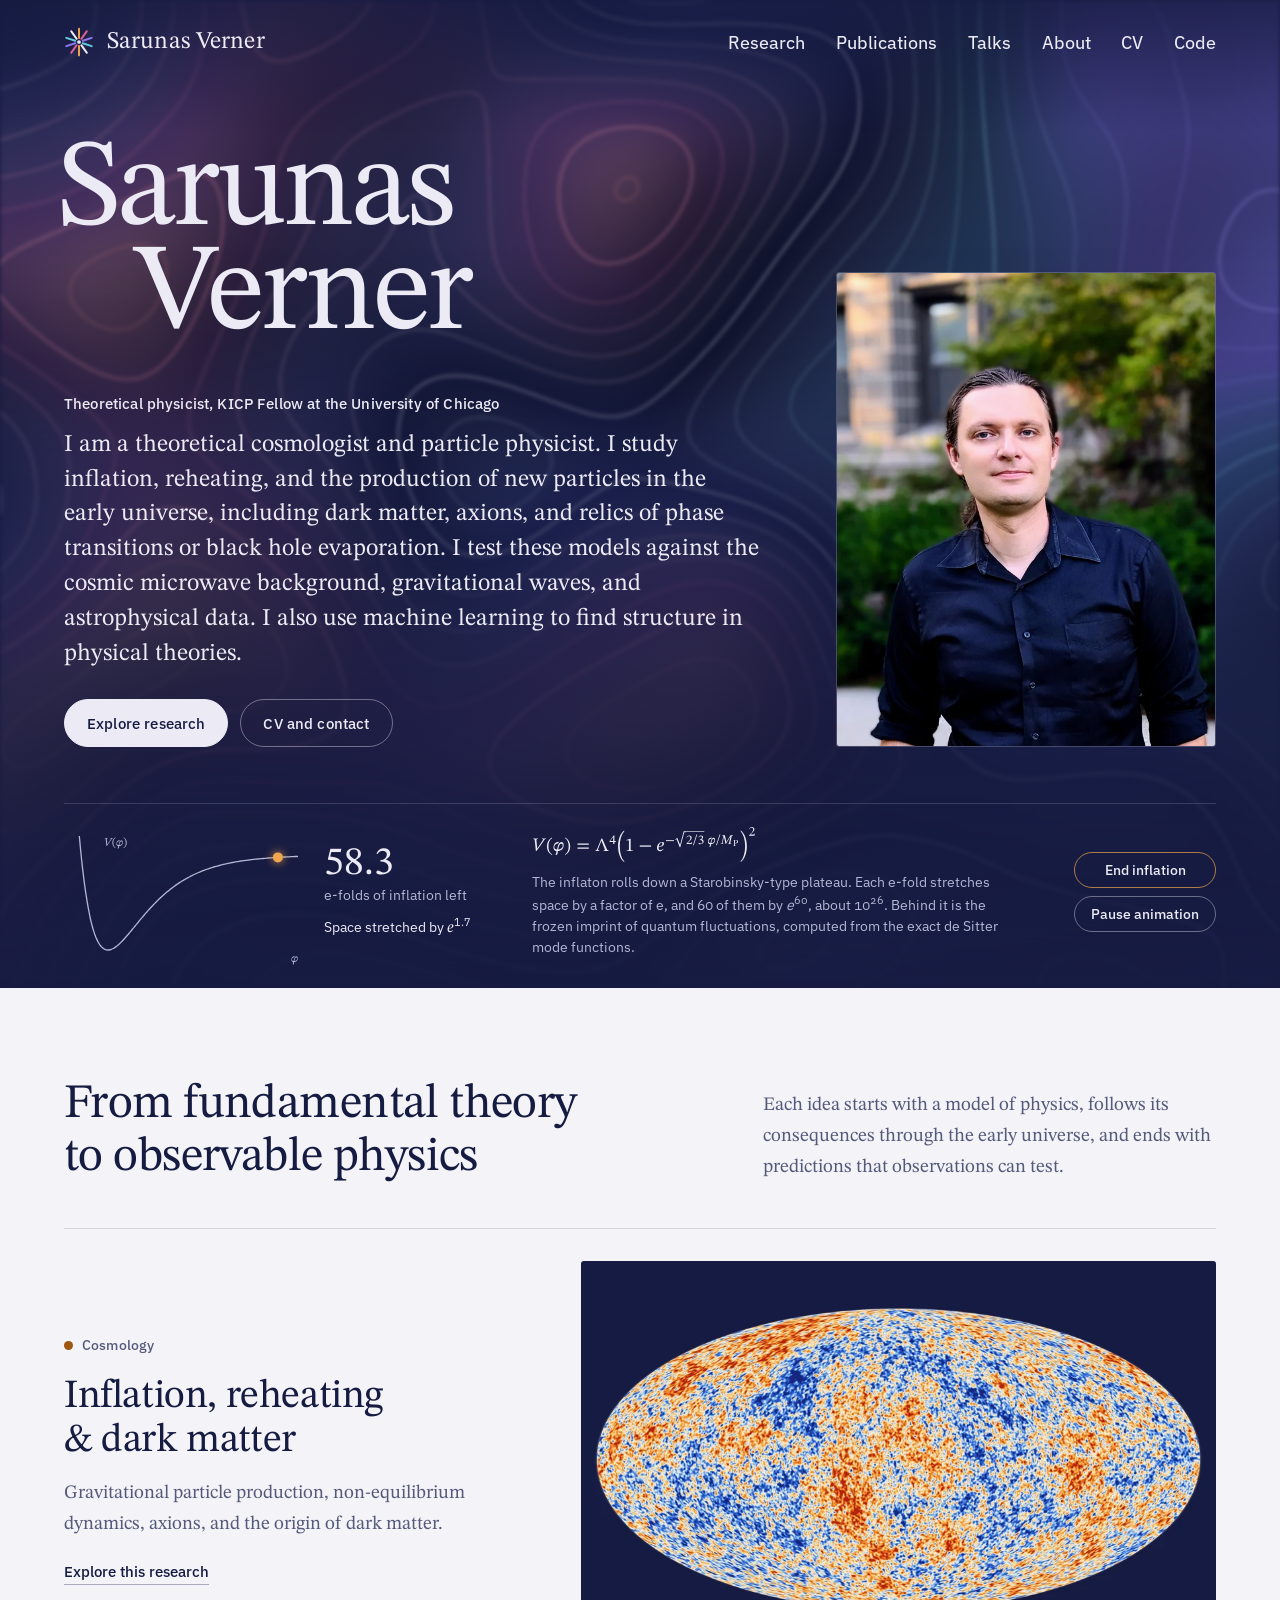
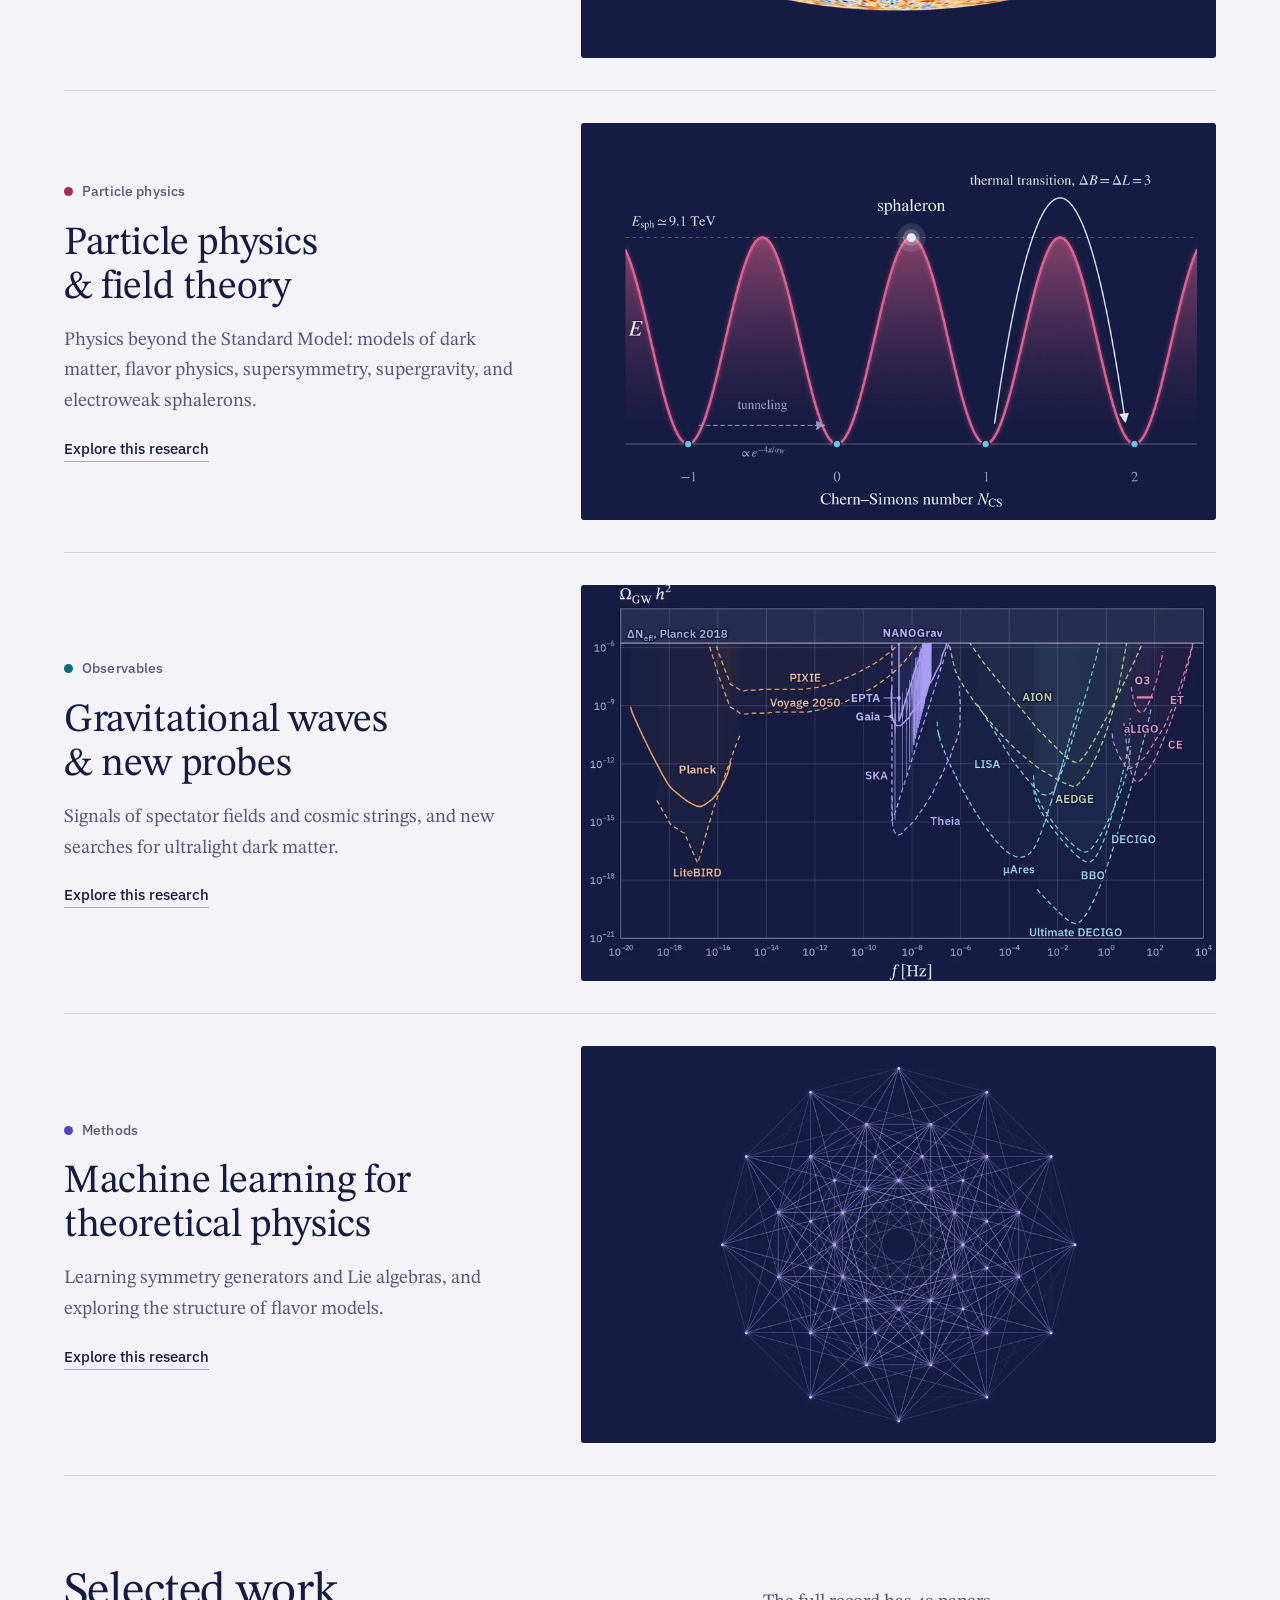
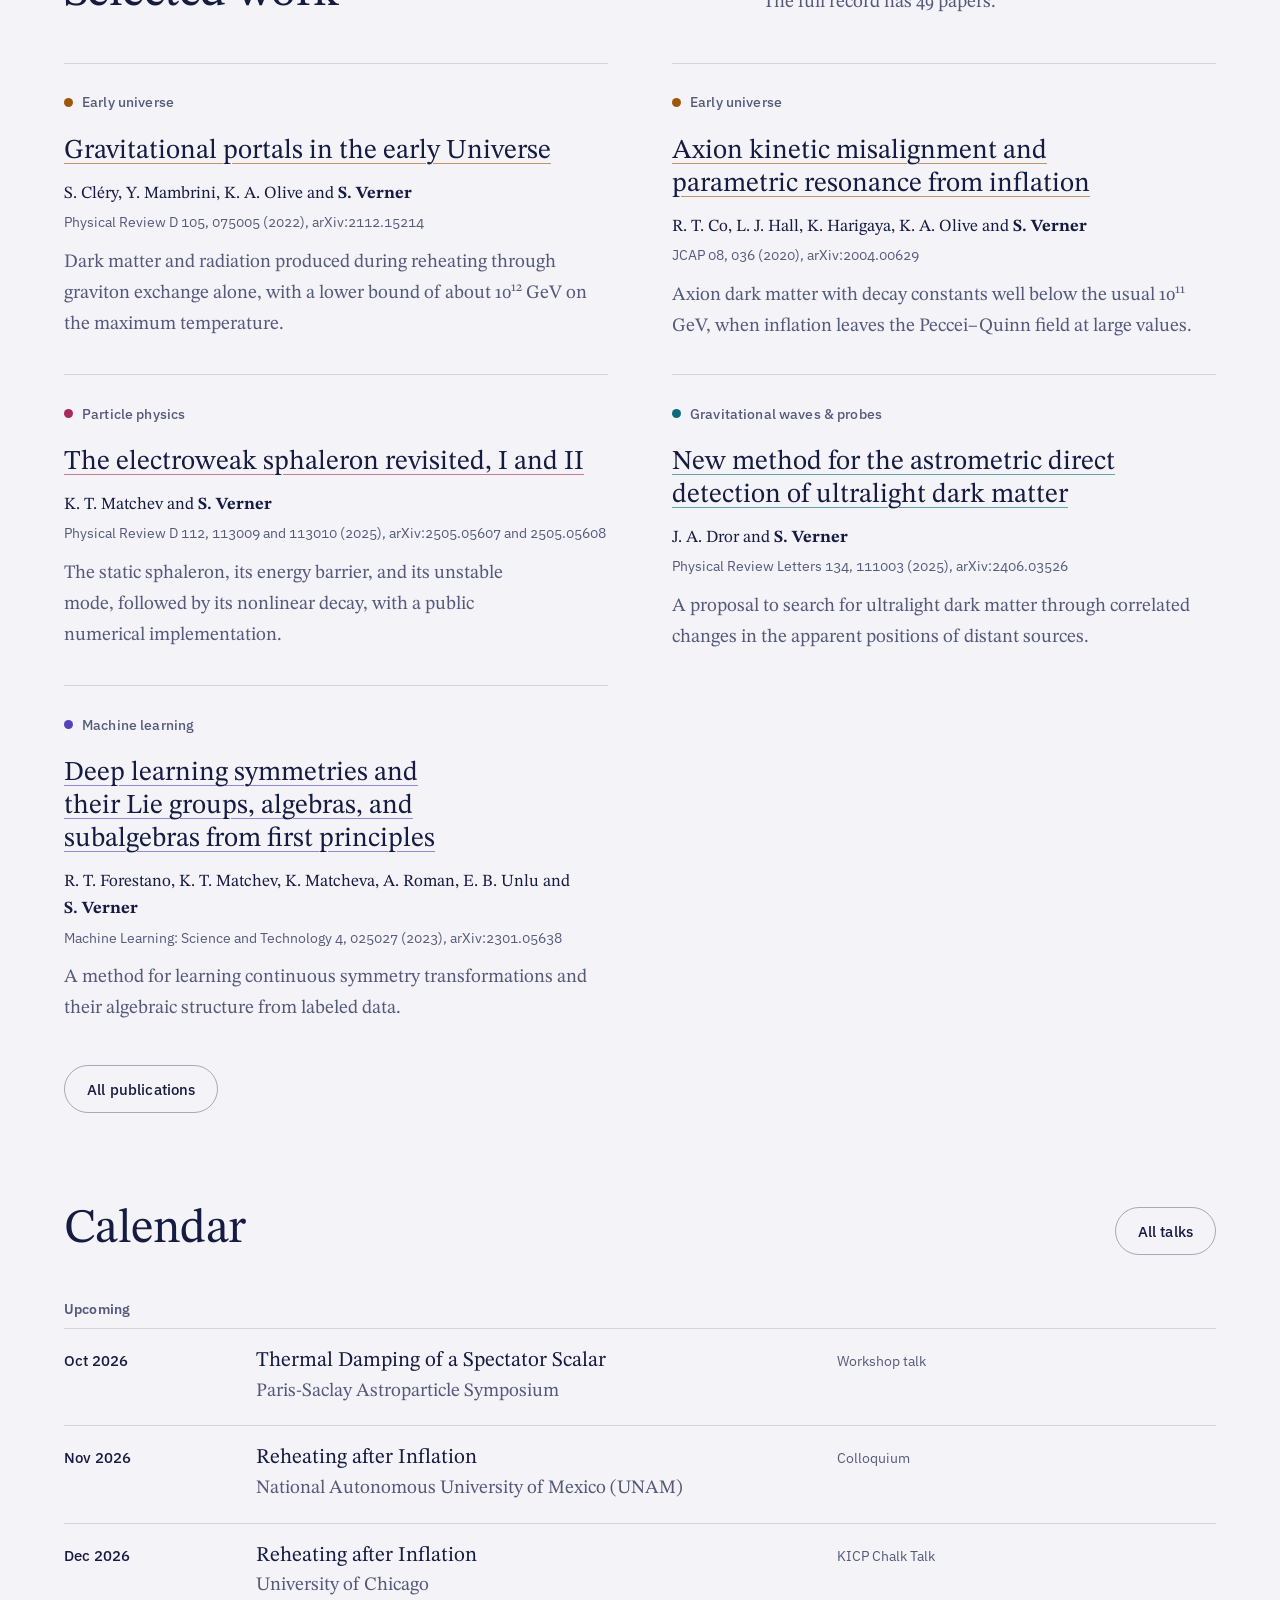
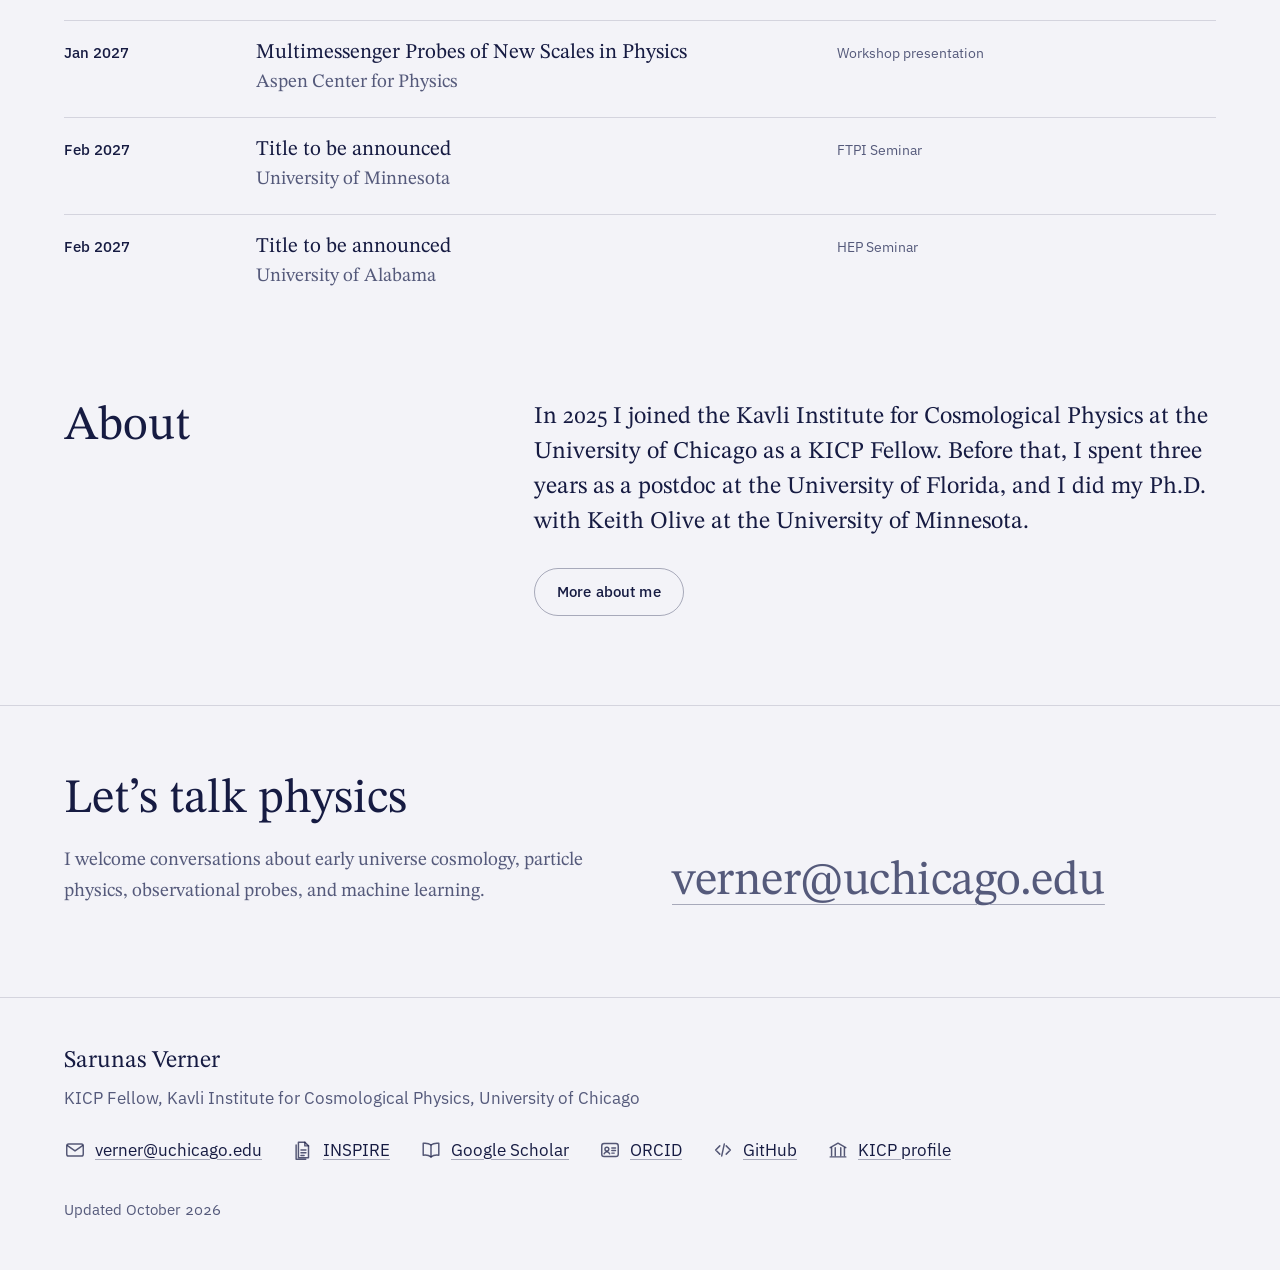
==== commit 95850527: "Add files via upload" ====
--- a/index.html
+++ b/index.html
@@ -39,7 +39,7 @@
       <div class="hero-main">
         <h1 class="hero-name" id="hero-name"><span>Sarunas</span><span>Verner</span></h1>
         <p class="hero-role">Theoretical physicist, KICP Fellow at the University of Chicago</p>
-        <p class="hero-lede">I am a theoretical cosmologist and particle physicist. I study inflation and reheating and how dark matter, axions and other new particles were produced in the early universe, including in phase transitions and black hole evaporation. I confront these models with measurements of the cosmic microwave background and with gravitational wave and astrophysical data, and I use machine learning to find structure in physical theories.</p>
+        <p class="hero-lede">I am a theoretical cosmologist and particle physicist. I study inflation, reheating, and the production of new particles in the early universe, including dark matter, axions, and relics of phase transitions or black hole evaporation. I test these models against the cosmic microwave background, gravitational waves, and astrophysical data. I also use machine learning to find structure in physical theories.</p>
         <div class="actions">
           <a class="button" href="research/">Explore research</a>
           <a class="button button-quiet" href="cv/">CV and contact</a>
@@ -81,14 +81,14 @@
   <div class="wrap">
     <div class="section-head">
       <h2 id="research-h">From fundamental theory to observable physics</h2>
-      <p>I take a particle physics model, work out what it does in the early universe, and find the observations that can test it.</p>
+      <p>Each idea starts with a model of physics, follows its consequences through the early universe, and ends with predictions that observations can test.</p>
     </div>
     <ul class="themes"><li class="theme" data-area="early">
   <a class="theme-link" href="research/early-universe/">
     <div>
       <span class="label"><span class="dot"></span>Cosmology</span>
       <h3>Inflation, reheating &amp; dark matter</h3>
-      <p>Gravitational particle production, non-equilibrium dynamics, axions and the origin of dark matter.</p>
+      <p>Gravitational particle production, non-equilibrium dynamics, axions, and the origin of dark matter.</p>
       <span class="more">Explore this research</span>
     </div>
     <figure class="plate"><img src="assets/img/early-cmb-1600.webp" srcset="assets/img/early-cmb-960.webp 960w, assets/img/early-cmb-1600.webp 1600w" sizes="(max-width: 860px) 100vw, 58vw" width="1600" height="1000" alt="A simulated map of the temperature fluctuations of the cosmic microwave background over the whole sky, computed for this site from the Planck 2018 best-fit cosmology" loading="lazy" decoding="async"></figure>
@@ -150,7 +150,7 @@
   <h3><a href="https://arxiv.org/abs/2505.05607">The electroweak sphaleron revisited, I and II</a></h3>
   <p class="authors">K. T. Matchev and <strong>S. Verner</strong></p>
   <p class="venue">Physical Review D 112, 113009 and 113010 (2025), arXiv:2505.05607 and 2505.05608</p>
-  <p class="summary">From the static sphaleron, its energy barrier and unstable mode to its nonlinear decay, with a public numerical implementation.</p>
+  <p class="summary">The static sphaleron, its energy barrier, and its unstable mode, followed by its nonlinear decay, with a public numerical implementation.</p>
 </li><li class="work" data-area="signals">
   <span class="label"><span class="dot"></span>Gravitational waves &amp; probes</span>
   <h3><a href="https://arxiv.org/abs/2406.03526">New method for the astrometric direct detection of ultralight dark matter</a></h3>
@@ -176,7 +176,7 @@
     </div>
     <h3 class="agenda-head">Upcoming</h3><ol class="agenda"><li class="event"><time datetime="2026-10">Oct 2026</time>
   <div><p class="title">Thermal Damping of a Spectator Scalar</p><p class="where">Paris-Saclay Astroparticle Symposium</p></div><p class="kind">Workshop talk</p></li><li class="event"><time datetime="2026-11">Nov 2026</time>
-  <div><p class="title">Reheating after Inflation</p><p class="where">UNAM</p></div><p class="kind">Colloquium</p></li><li class="event"><time datetime="2026-12">Dec 2026</time>
+  <div><p class="title">Reheating after Inflation</p><p class="where">National Autonomous University of Mexico (UNAM)</p></div><p class="kind">Colloquium</p></li><li class="event"><time datetime="2026-12">Dec 2026</time>
   <div><p class="title">Reheating after Inflation</p><p class="where">University of Chicago</p></div><p class="kind">KICP Chalk Talk</p></li><li class="event"><time datetime="2027-01">Jan 2027</time>
   <div><p class="title">Multimessenger Probes of New Scales in Physics</p><p class="where">Aspen Center for Physics</p></div><p class="kind">Workshop presentation</p></li><li class="event"><time datetime="2027-02">Feb 2027</time>
   <div><p class="title">Title to be announced</p><p class="where">University of Minnesota</p></div><p class="kind">FTPI Seminar</p></li><li class="event"><time datetime="2027-02">Feb 2027</time>
@@ -188,7 +188,7 @@
   <div class="wrap about-teaser">
     <h2 id="about-h">About</h2>
     <div class="about-teaser-text">
-      <p class="lede">I joined the Kavli Institute for Cosmological Physics at the University of Chicago as a KICP Fellow in 2025, after postdoctoral research at the University of Florida and a Ph.D. at the University of Minnesota with Keith Olive.</p>
+      <p class="lede">In 2025 I joined the Kavli Institute for Cosmological Physics at the University of Chicago as a KICP Fellow. Before that, I spent three years as a postdoc at the University of Florida, and I did my Ph.D. with Keith Olive at the University of Minnesota.</p>
       <div class="actions"><a class="button button-quiet" href="about/">More about me</a></div>
     </div>
   </div>
@@ -198,7 +198,7 @@
   <div class="wrap contact">
     <div>
       <h2 id="contact-h">Let’s talk physics</h2>
-      <p>I welcome conversations about early universe cosmology, particle physics, observational probes and machine learning.</p>
+      <p>I welcome conversations about early universe cosmology, particle physics, observational probes, and machine learning.</p>
     </div>
     <p class="mail"><a href="mailto:verner@uchicago.edu">verner@uchicago.edu</a></p>
   </div>
--- a/assets/css/site.css
+++ b/assets/css/site.css
@@ -271,16 +271,16 @@
 @media (max-width: 860px) { .contact { grid-template-columns: 1fr; } }
 
 /* ------------------------------------------------------------------- footer */
-.site-footer { border-top: 1px solid var(--rule); padding: 40px 0 44px; font-family: var(--sans); font-size: var(--t-meta); color: var(--muted); }
-.site-footer .grid { display: grid; grid-template-columns: minmax(0, 1fr) auto; gap: 24px 48px; align-items: start; }
-.site-footer .who { color: var(--ink); font-family: var(--serif); font-size: 1.125rem; margin-bottom: 4px; }
-.site-footer ul { list-style: none; display: flex; flex-wrap: wrap; gap: 8px 22px; margin: 0; padding: 0; justify-content: flex-end; }
-.site-footer a { color: var(--ink); display: inline-flex; align-items: center; gap: 7px; }
-.site-footer .ico { width: 19px; height: 19px; flex: none; color: color-mix(in srgb, var(--ink) 72%, transparent); transition: color 0.15s; }
+.site-footer { border-top: 1px solid var(--rule); padding: 44px 0 48px; font-family: var(--sans); font-size: 1.0625rem; color: var(--muted); }
+.site-footer .grid { display: grid; grid-template-columns: 1fr; gap: 24px; align-items: start; }
+.site-footer .who { color: var(--ink); font-family: var(--serif); font-size: 1.5rem; margin-bottom: 4px; }
+.site-footer ul { list-style: none; display: flex; flex-wrap: wrap; gap: 12px 30px; margin: 0; padding: 0; }
+.site-footer a { color: var(--ink); display: inline-flex; align-items: center; gap: 9px; }
+.site-footer .ico { width: 22px; height: 22px; flex: none; color: color-mix(in srgb, var(--ink) 72%, transparent); transition: color 0.15s; }
 .site-footer a:hover .ico { color: var(--ink); }
 .site-footer .ico-file { object-fit: contain; border-radius: 3px; }
-.site-footer .fine { margin-top: 28px; max-width: 70ch; }
-@media (max-width: 760px) { .site-footer .grid { grid-template-columns: 1fr; } .site-footer ul { justify-content: flex-start; } }
+.site-footer .fine { margin-top: 28px; max-width: 70ch; font-size: var(--t-small); }
+@media (max-width: 760px) { .site-footer ul { gap: 12px 22px; } }
 
 /* --------------------------------------------------------------- page heads */
 .page-head { padding-top: clamp(40px, 5.5vw, 80px); padding-bottom: clamp(32px, 4vw, 56px); }
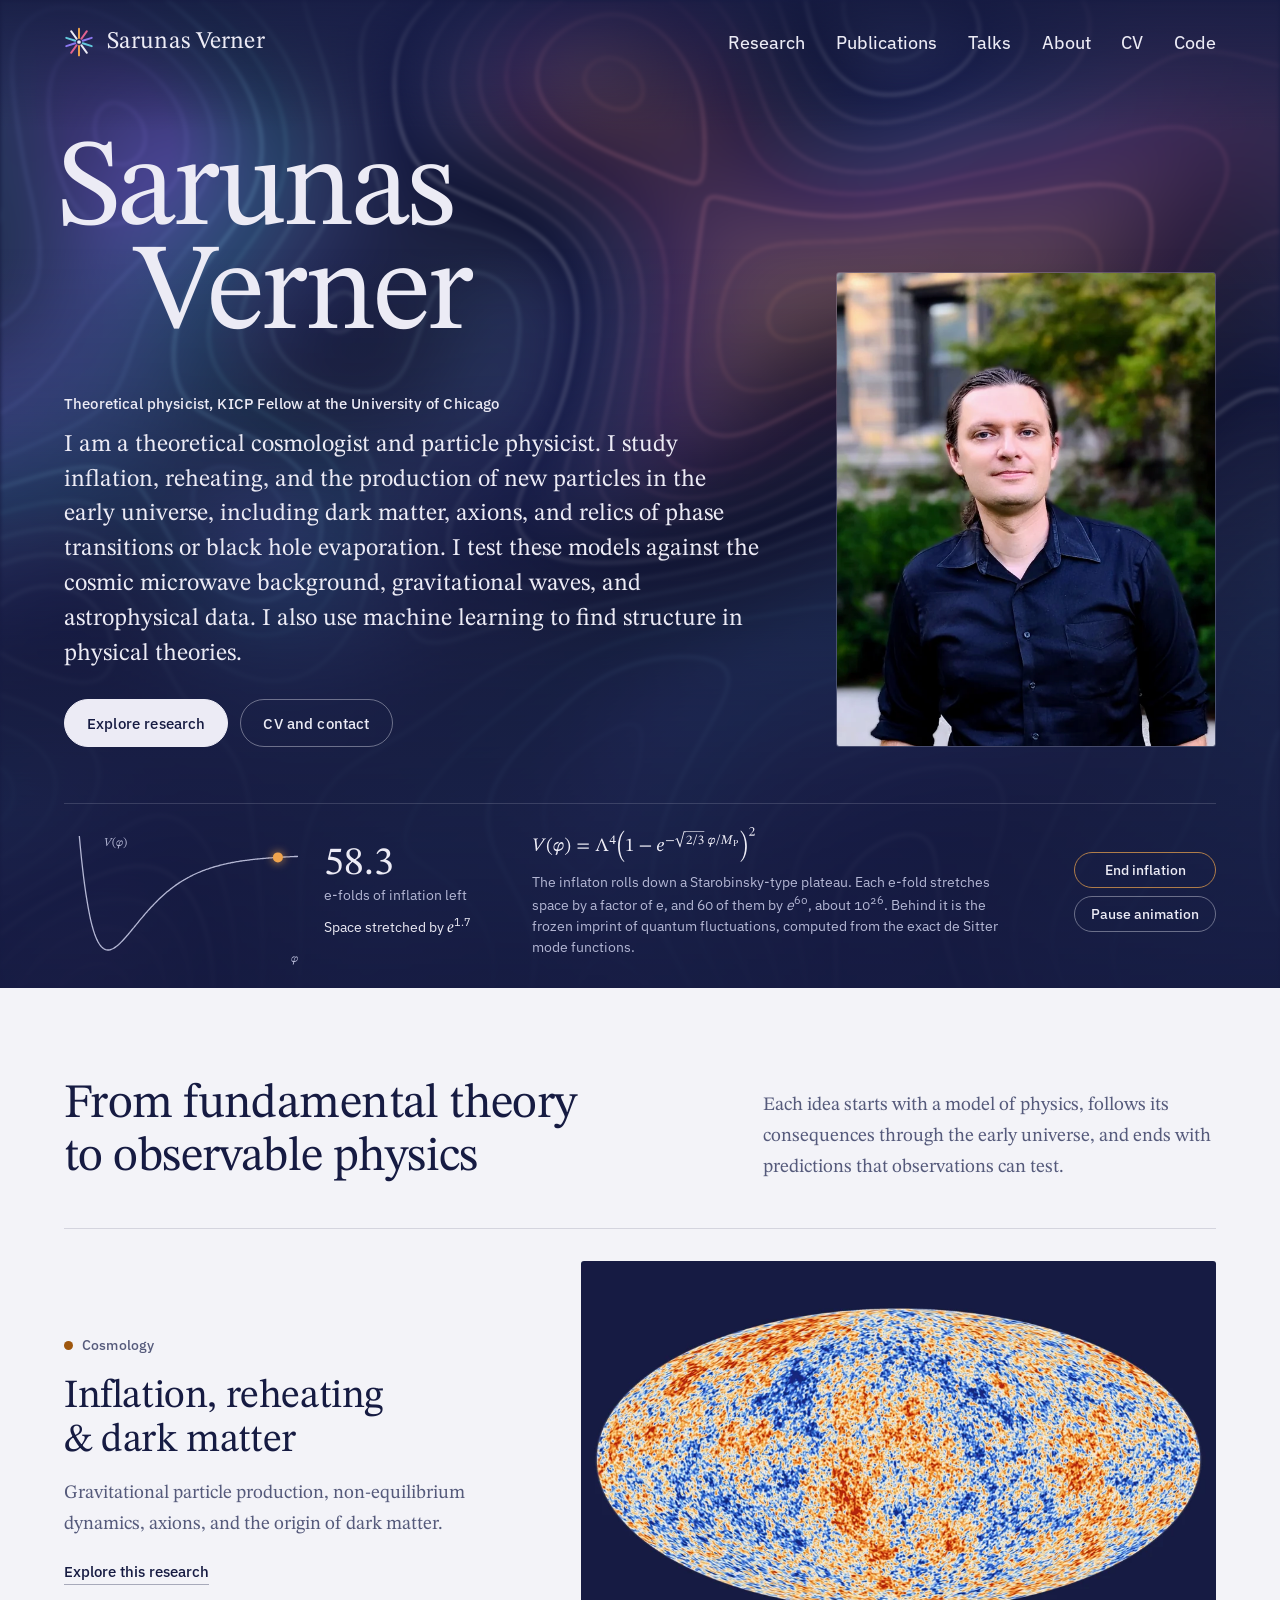
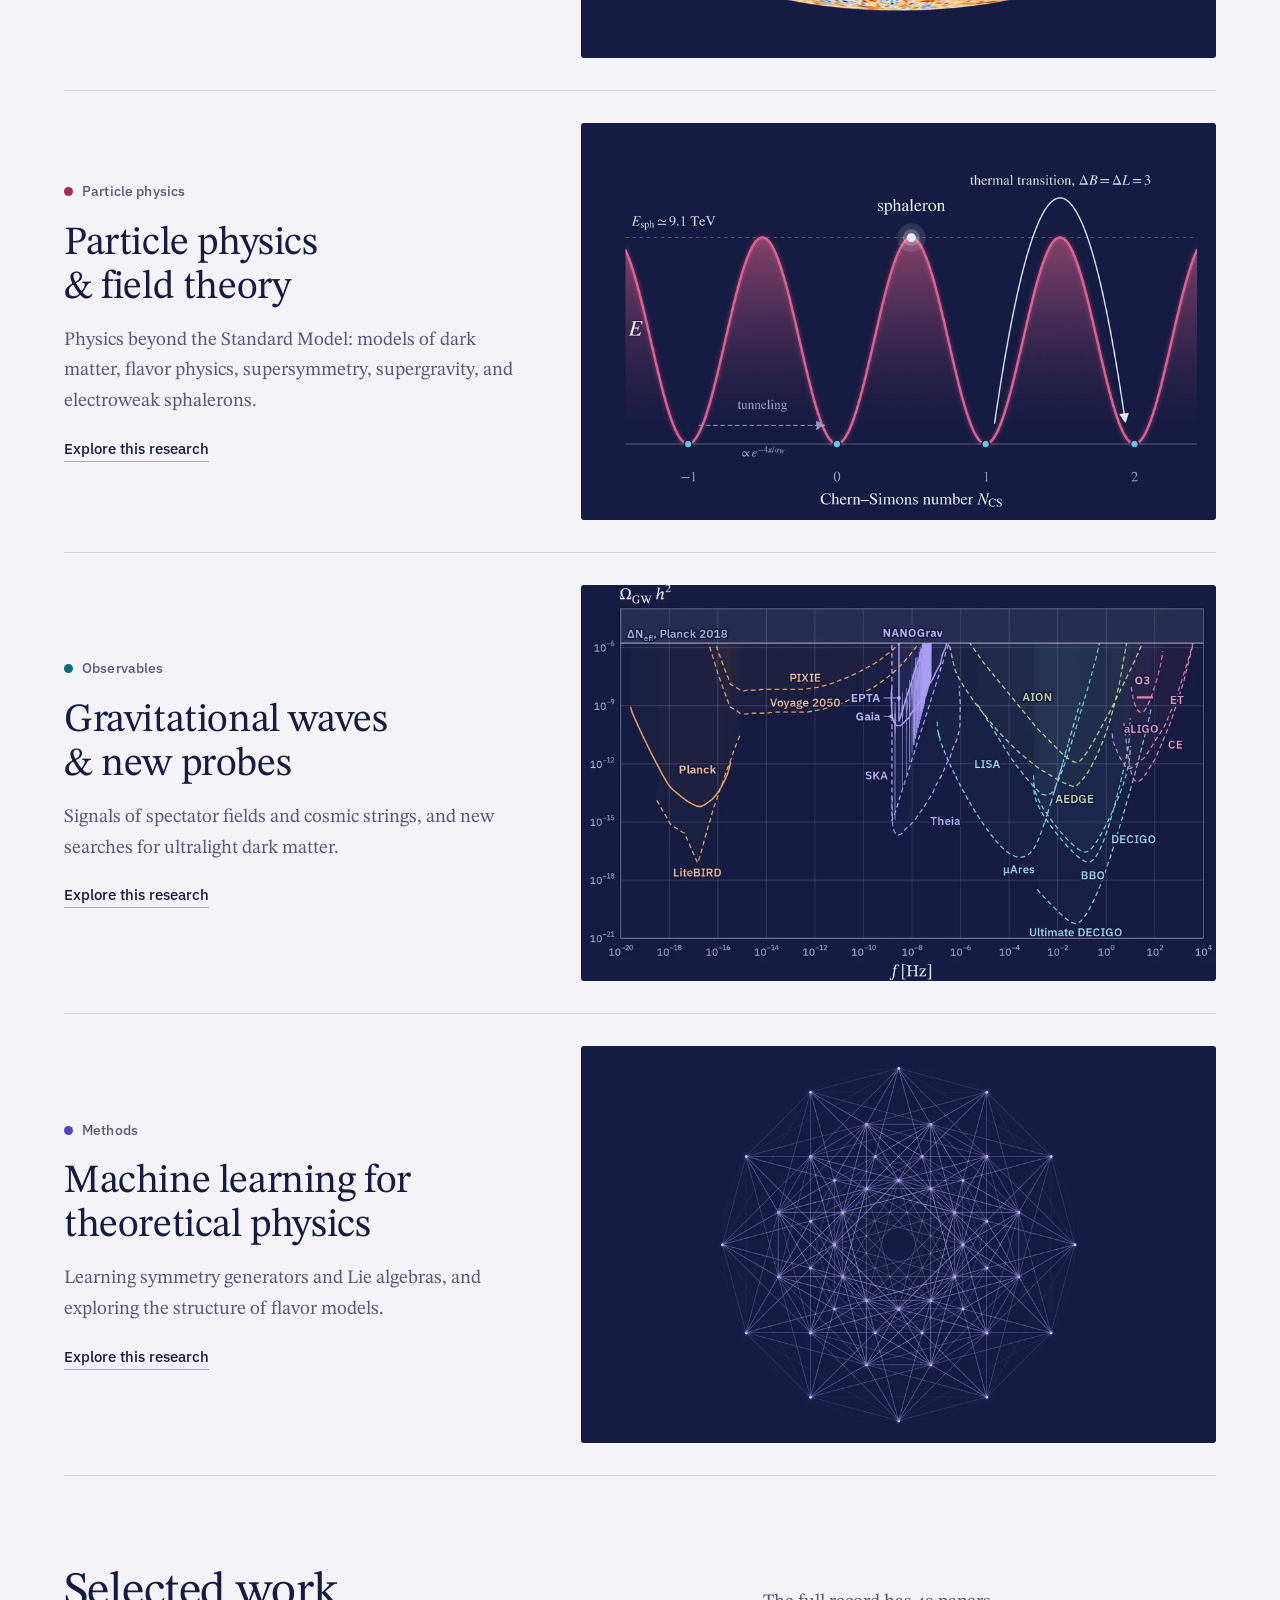
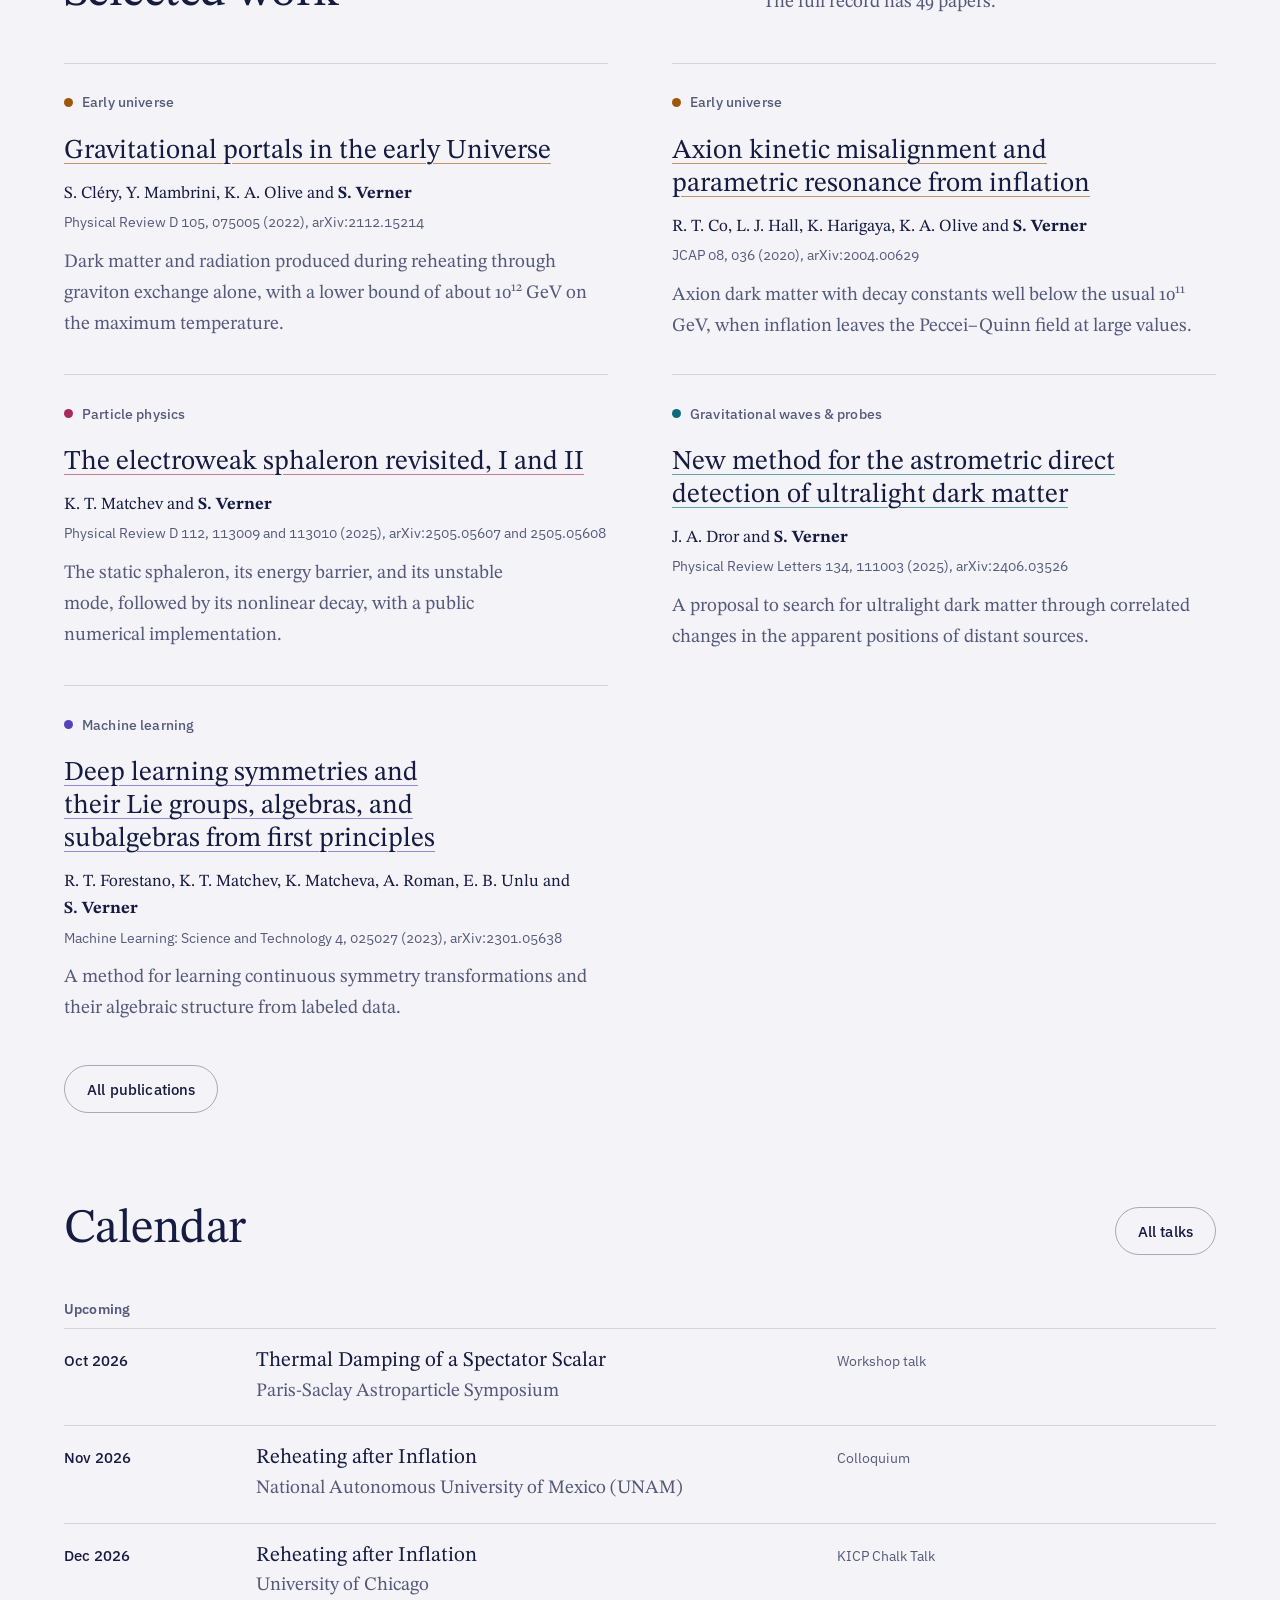
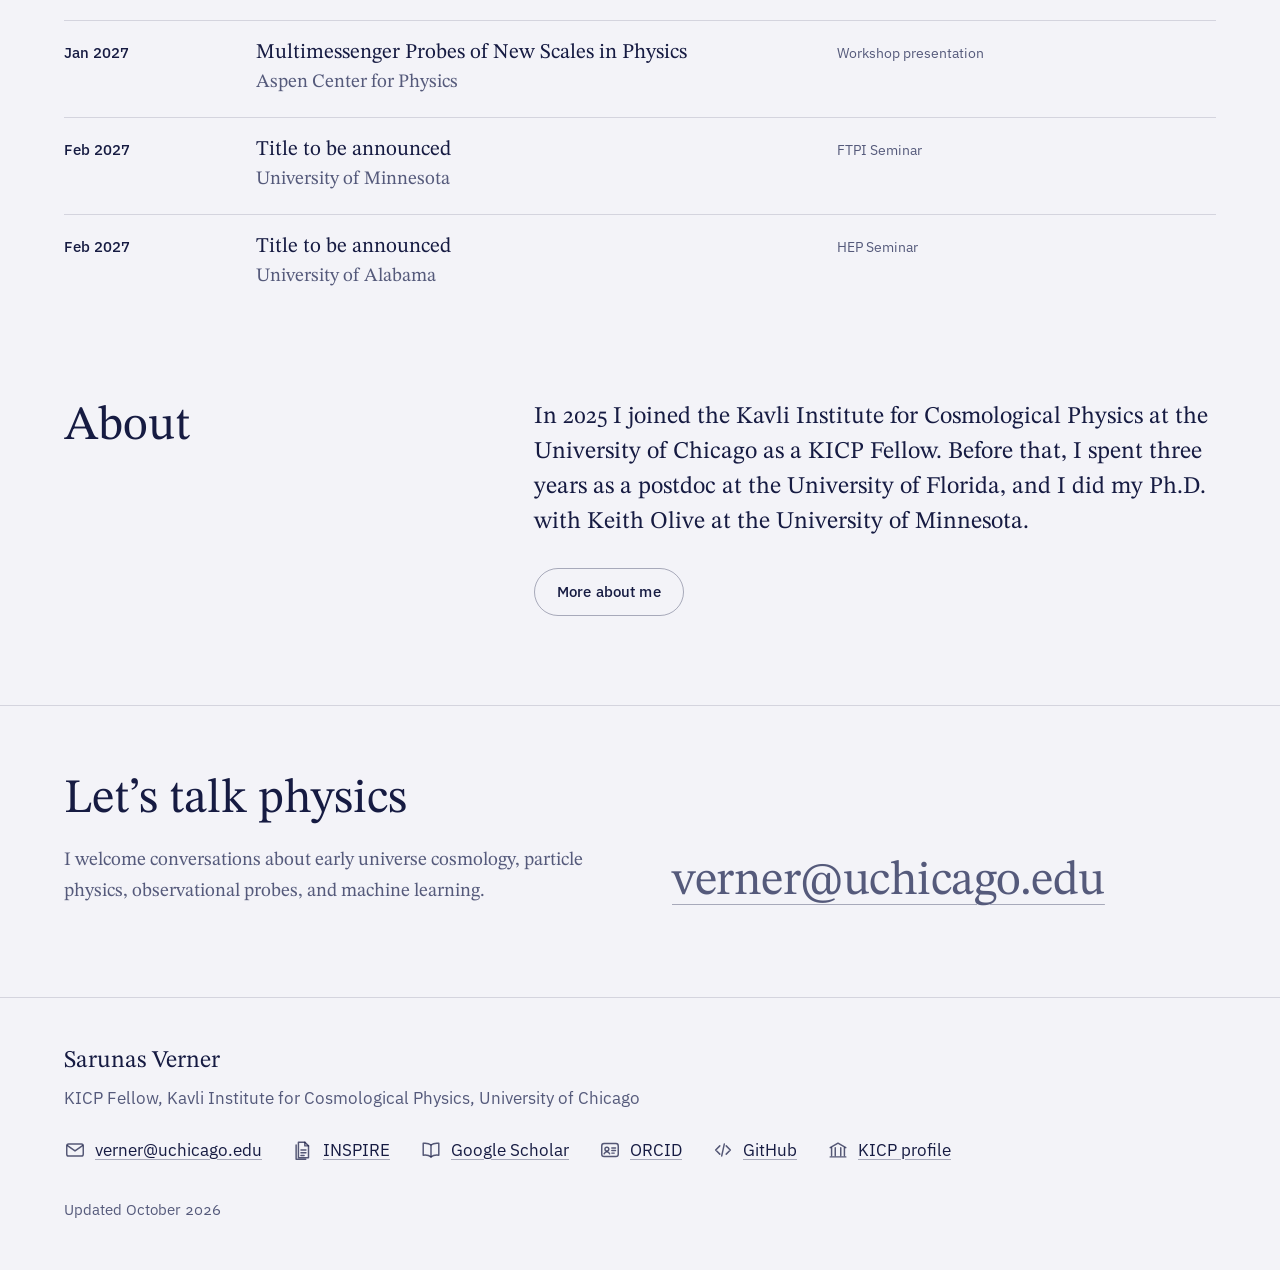
==== commit e544899f: "Add files via upload" ====
--- a/index.html
+++ b/index.html
@@ -67,7 +67,7 @@
       <div class="hero-explain">
         <p class="hero-eq" role="img" aria-label="Potential: V of phi equals Lambda to the fourth, times the square of one minus e to the power minus the square root of two thirds, times phi over the reduced Planck mass"><svg style="vertical-align: -1.217ex;" xmlns="http://www.w3.org/2000/svg" width="24.691ex" height="3.859ex" aria-hidden="true" focusable="false" viewBox="0 -1265.4 11827.1 1848.4"><g stroke="currentColor" fill="currentColor" stroke-width="0" transform="scale(1,-1)"><g><g><path data-c="1D449" d="M277 125L272 125L265 242L235 527C235 534 232 556 232 563C229 608 261 627 312 627L315 657L70 657L68 627C121 627 138 603 146 536L202-5L235-5L602 520C663 611 683 627 737 627L739 657L523 657L521 627C566 627 581 621 581 601C581 585 568 562 550 535Z"></path></g><g transform="translate(739,0) translate(0 -20)"><path data-c="28" d="M45 270C45 47 150-112 311-196L327-170C181-71 127 66 127 270C127 474 181 611 327 710L311 736C150 652 45 493 45 270Z"></path></g><g transform="translate(1096,0)"><path data-c="1D711" d="M225 76C158 78 78 111 78 207C78 320 179 385 277 407C298 413 310 431 310 462C310 475 306 486 300 490C101 466 36 321 36 181C36 67 94 5 201-9L146-214L161-217C261-217 257-117 268-7C435 16 572 104 572 304C572 413 528 470 459 470C354 470 283 345 247 173M305 187C322 278 362 383 447 383C492 383 523 356 523 287C523 122 376 83 283 78Z"></path></g><g transform="translate(1703,0) translate(0 -20)"><path data-c="29" d="M312 270C312 493 207 652 46 736L30 710C176 611 230 474 230 270C230 66 176-71 30-170L46-196C207-112 312 47 312 270Z"></path></g><g transform="translate(2337.8,0)"><path data-c="3D" d="M658 327L658 395L62 395L62 327M658 123L658 190L62 190L62 123Z"></path></g><g transform="translate(3335.6,0)"><g><path data-c="39B" d="M488 129C501 99 506 81 506 67C506 32 466 30 437 30L437 0L706 0L706 30C652 30 632 53 602 119L367 662L326 662L122 160C74 46 59 30 4 30L4 0L214 0L214 30C167 30 147 36 147 64C147 82 151 97 158 113L322 539L326 539Z"></path></g><g transform="translate(743,363) scale(0.707)" data-mjx-texclass="ORD"><g><path data-c="34" d="M481 158L481 227L379 227L379 645L318 645L13 221L13 158L290 158L290 0L379 0L379 158M290 227L68 227L68 231L286 536L290 536Z"></path></g></g></g><g data-mjx-texclass="ORD" transform="translate(4478.6,0)"><g transform="translate(0 -20)"><path data-c="28" d="M59 270C59-108 192-413 374-563L396-539C227-356 151-69 151 270C151 609 227 896 396 1079L374 1103C192 953 59 648 59 270Z"></path></g></g><g transform="translate(4905.6,0)"><path data-c="31" d="M426 0L426 28C334 28 297 46 297 95L297 639L268 639L74 584L74 551C105 561 156 567 176 567C201 567 209 553 209 518L209 95C209 45 174 28 80 28L80 0Z"></path></g><g transform="translate(5622.8,0)"><path data-c="2212" d="M658 225L658 293L62 293L62 225Z"></path></g><g transform="translate(6565,0)"><g><path data-c="1D452" d="M357 122C317 72 262 57 216 57C149 57 112 88 112 189L112 202C228 211 404 262 404 390C404 467 339 479 296 479C139 479 28 319 28 164C28 84 58-12 177-12C243-12 315 17 375 107M114 231C133 330 202 448 276 448C306 448 318 428 318 393C318 298 227 238 114 231Z"></path></g><g transform="translate(457,363) scale(0.707)" data-mjx-texclass="ORD"><g><path data-c="2212" d="M658 225L658 293L62 293L62 225Z"></path></g><g transform="translate(720,0)"><g transform="translate(0,38.1)"><path data-c="221A" d="M667 922L399-93L395-93L197 417L177 417L18 307L34 279L138 319L371-265L413-265L713 854L829 854L829 922Z"></path></g><g transform="translate(829,0)"><g><path data-c="32" d="M464 160L435 160C412 100 399 79 346 79L207 79L137 76L137 81L269 206C375 313 432 382 432 471C432 576 353 644 240 644C143 644 75 588 44 491L68 481C105 556 149 579 214 579C291 579 339 531 339 456C339 351 289 288 190 186L38 34L38 0L432 0Z"></path></g><g transform="translate(495,0)"><path data-c="2F" d="M351 709L296 709L35-89L91-89Z"></path></g><g transform="translate(881,0)"><path data-c="33" d="M86 498C120 551 157 579 217 579C279 579 319 545 319 486C319 405 248 350 180 350L161 350L161 312L181 312C277 312 362 253 362 164C362 66 301 37 238 37C214 37 200 41 157 63C122 81 114 86 98 86C72 86 59 63 59 42C59 16 81-13 171-13C317-13 444 57 444 194C444 283 377 336 297 361L297 364C360 404 405 441 405 510C405 586 346 644 244 644C162 644 100 598 63 511Z"></path></g></g><rect width="1376" height="48.1" x="829" y="912"></rect></g><g transform="translate(2925,0) scale(1.414)"><g></g></g><g transform="translate(3161.2,0)"><path data-c="1D711" d="M225 76C158 78 78 111 78 207C78 320 179 385 277 407C298 413 310 431 310 462C310 475 306 486 300 490C101 466 36 321 36 181C36 67 94 5 201-9L146-214L161-217C261-217 257-117 268-7C435 16 572 104 572 304C572 413 528 470 459 470C354 470 283 345 247 173M305 187C322 278 362 383 447 383C492 383 523 356 523 287C523 122 376 83 283 78Z"></path></g><g transform="translate(3768.2,0)"><path data-c="2F" d="M351 709L296 709L35-89L91-89Z"></path></g><g transform="translate(4154.2,0)"><g><path data-c="1D440" d="M786 0L792 30C721 30 702 46 717 119L802 536C818 610 837 627 908 627L914 657L725 657L420 151L416 151L308 657L108 657L102 627C181 627 193 610 177 535L98 146C77 43 60 30-17 30L-23 0L208 0L214 30C138 30 126 43 147 146L230 550L234 550L355 0L377 0L713 551L717 551L628 119C613 46 599 30 525 30L519 0Z"></path></g><g transform="translate(902,-150) scale(0.707)" data-mjx-texclass="ORD"><g data-mjx-texclass="ORD"><g><path data-c="50" d="M48 657L48 627C112 627 133 616 133 557L133 127C133 43 122 30 44 30L44 0L326 0L326 30C245 30 225 41 225 123L225 294C236 289 262 286 282 286C413 286 544 335 544 491C544 624 425 657 297 657M225 614C246 616 265 618 285 618C393 618 445 567 445 477C445 361 387 327 279 327C259 327 236 329 225 331Z"></path></g></g></g></g></g></g><g transform="translate(10967.1,0)"><g data-mjx-texclass="ORD"><g transform="translate(0 -20)"><path data-c="29" d="M368 270C368 648 235 953 53 1103L31 1079C200 896 276 609 276 270C276-69 200-356 31-539L53-563C235-413 368-108 368 270Z"></path></g></g><g transform="translate(460,810.1) scale(0.707)" data-mjx-texclass="ORD"><g><path data-c="32" d="M464 160L435 160C412 100 399 79 346 79L207 79L137 76L137 81L269 206C375 313 432 382 432 471C432 576 353 644 240 644C143 644 75 588 44 491L68 481C105 556 149 579 214 579C291 579 339 531 339 456C339 351 289 288 190 186L38 34L38 0L432 0Z"></path></g></g></g></g></g></svg></p>
         <p class="hero-caption">The inflaton rolls down a Starobinsky-type plateau. Each e-fold stretches space by a factor of e, and 60 of them by <i>e</i><sup>60</sup>, about 10<sup>26</sup>. Behind it is the frozen imprint of quantum fluctuations, computed from the exact de Sitter mode functions.</p>
-        <a class="field-more" href="research/early-universe/" data-field-more hidden>More on reheating and my work on it</a>
+        <a class="field-more" href="research/#early-universe" data-field-more hidden>More on reheating and my work on it</a>
       </div>
       <div class="hero-controls">
         <button class="field-toggle" type="button" data-field-end hidden>End inflation</button>
@@ -84,7 +84,7 @@
       <p>Each idea starts with a model of physics, follows its consequences through the early universe, and ends with predictions that observations can test.</p>
     </div>
     <ul class="themes"><li class="theme" data-area="early">
-  <a class="theme-link" href="research/early-universe/">
+  <a class="theme-link" href="research/#early-universe">
     <div>
       <span class="label"><span class="dot"></span>Cosmology</span>
       <h3>Inflation, reheating &amp; dark matter</h3>
@@ -94,7 +94,7 @@
     <figure class="plate"><img src="assets/img/early-cmb-1600.webp" srcset="assets/img/early-cmb-960.webp 960w, assets/img/early-cmb-1600.webp 1600w" sizes="(max-width: 860px) 100vw, 58vw" width="1600" height="1000" alt="A simulated map of the temperature fluctuations of the cosmic microwave background over the whole sky, computed for this site from the Planck 2018 best-fit cosmology" loading="lazy" decoding="async"></figure>
   </a>
 </li><li class="theme" data-area="particle">
-  <a class="theme-link" href="research/particle-physics/">
+  <a class="theme-link" href="research/#particle-physics">
     <div>
       <span class="label"><span class="dot"></span>Particle physics</span>
       <h3>Particle physics &amp; field theory</h3>
@@ -104,7 +104,7 @@
     <figure class="plate"><img src="assets/img/particle-physics-1600.webp" srcset="assets/img/particle-physics-960.webp 960w, assets/img/particle-physics-1600.webp 1600w, assets/img/particle-physics-3200.webp 3200w" sizes="(max-width: 860px) 100vw, 58vw" width="1600" height="1000" alt="Energy against Chern–Simons number: a row of barriers between electroweak vacua, with the sphaleron on top of a barrier at 9.1 TeV, a thermal transition passing over it and tunneling passing underneath" loading="lazy" decoding="async"></figure>
   </a>
 </li><li class="theme" data-area="signals">
-  <a class="theme-link" href="research/gravitational-waves/">
+  <a class="theme-link" href="research/#gravitational-waves">
     <div>
       <span class="label"><span class="dot"></span>Observables</span>
       <h3>Gravitational waves &amp; new probes</h3>
@@ -114,7 +114,7 @@
     <figure class="plate"><img src="assets/img/gravitational-waves-1600.webp" srcset="assets/img/gravitational-waves-960.webp 960w, assets/img/gravitational-waves-1600.webp 1600w, assets/img/gravitational-waves-3200.webp 3200w" sizes="(max-width: 860px) 100vw, 58vw" width="1600" height="1000" alt="Gravitational wave energy density against frequency from 10⁻²⁰ to 10⁴ Hz, with sensitivity curves for CMB missions, pulsar timing arrays, astrometry, and space, atom and ground-based interferometers, the NANOGrav 15-year signal, the LIGO–Virgo–KAGRA O3 limit and the Planck 2018 ΔN_eff bound" loading="lazy" decoding="async"></figure>
   </a>
 </li><li class="theme" data-area="ml">
-  <a class="theme-link" href="research/machine-learning/">
+  <a class="theme-link" href="research/#machine-learning">
     <div>
       <span class="label"><span class="dot"></span>Methods</span>
       <h3>Machine learning for theoretical physics</h3>
--- a/assets/css/site.css
+++ b/assets/css/site.css
@@ -606,3 +606,29 @@
 .gw-plot[data-layout="plate"] { min-width: 0; }
 .agenda-head { font: 600 var(--t-meta)/1.3 var(--sans); letter-spacing: 0.01em; color: var(--muted); margin: 0 0 10px; }
 .agenda + .agenda-head { margin-top: 36px; }
+
+/* ---------------------------------------------------------------- research: one page, a section per area */
+.r-jump { display: flex; flex-wrap: wrap; gap: 10px 12px; margin-top: 32px; }
+.r-jump a { display: inline-flex; align-items: center; gap: 9px; padding: 9px 15px; border: 1px solid var(--rule-strong); border-radius: 999px; font: 500 var(--t-small)/1.1 var(--sans); text-decoration: none; transition: border-color 0.15s; }
+.r-jump a:hover { border-color: currentColor; }
+.r-jump .dot { width: 9px; height: 9px; }
+.r-area { scroll-margin-top: 12px; }
+.r-head { display: grid; grid-template-columns: minmax(0, 5fr) minmax(0, 7fr); gap: 32px 64px; align-items: start; }
+.r-head h2 { font-size: var(--t-h2); letter-spacing: -0.012em; margin: 14px 0 18px; }
+.r-question { font-style: italic; font-size: clamp(1.25rem, 1.05rem + 0.6vw, 1.5rem); line-height: 1.35; margin: 0 0 16px; max-width: 24em; }
+.r-text p { max-width: 34em; }
+.r-text .more { margin-top: 20px; text-decoration: none; }
+.r-figure { margin: 0; }
+.r-figure figcaption { margin-top: 12px; font-family: var(--sans); font-size: var(--t-meta); line-height: 1.55; color: var(--muted); }
+.r-figure figcaption strong { color: var(--ink); font-weight: 600; }
+.r-head .caption-card { position: static; margin-top: 8px; }
+.r-contribs { grid-template-columns: repeat(3, minmax(0, 1fr)); gap: 0 40px; margin-top: clamp(32px, 4vw, 48px); }
+.r-sub { margin-top: clamp(40px, 5vw, 64px); }
+.r-sub > h3, .r-sub .section-head h3 { font-size: var(--t-h3); line-height: 1.2; }
+.r-sub .section-head { display: block; margin-bottom: clamp(20px, 2.5vw, 32px); }
+.r-sub .section-head p { margin-top: 10px; max-width: 40em; }
+.r-sub-lede { color: var(--muted); max-width: 40em; margin-top: 10px; }
+.r-gw .gw { margin-top: 20px; }
+@media (max-width: 1000px) { .r-contribs { grid-template-columns: repeat(2, minmax(0, 1fr)); } }
+@media (max-width: 860px) { .r-head { grid-template-columns: 1fr; } }
+@media (max-width: 760px) { .r-contribs { grid-template-columns: 1fr; } }
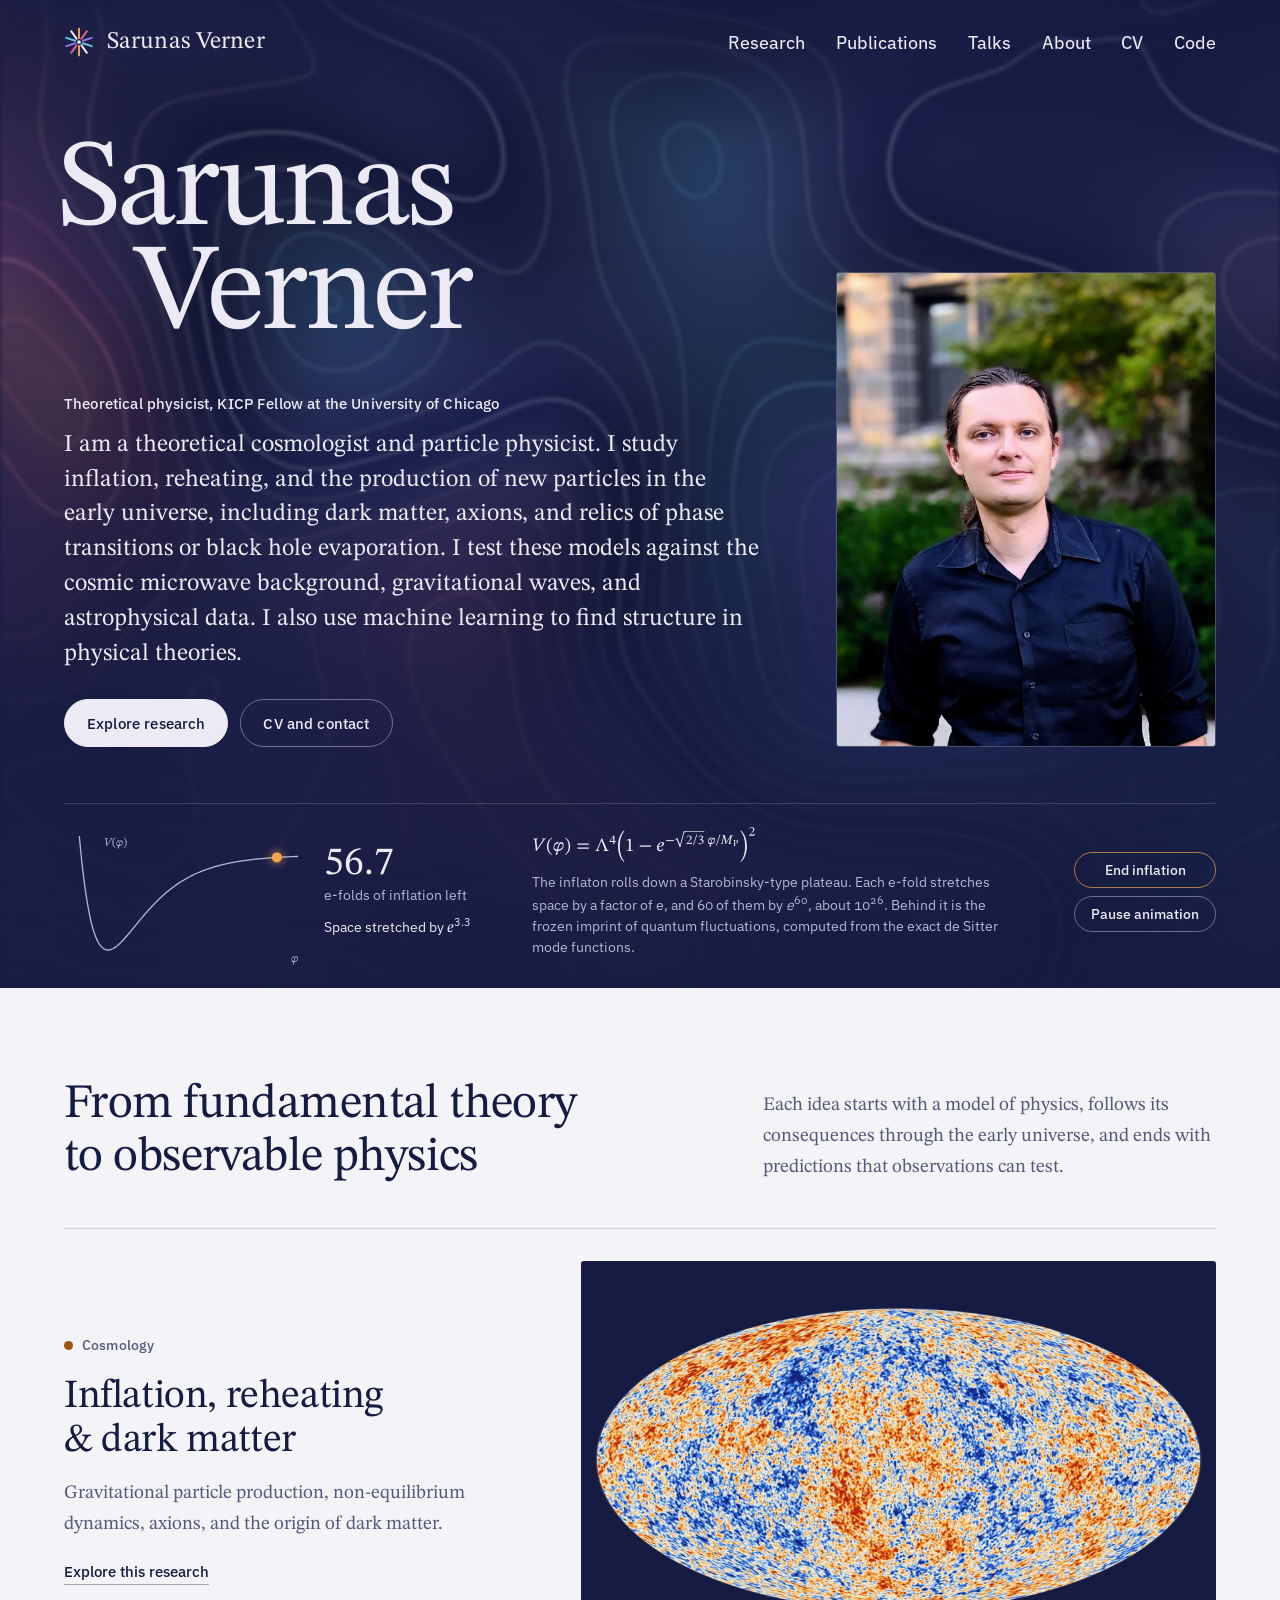
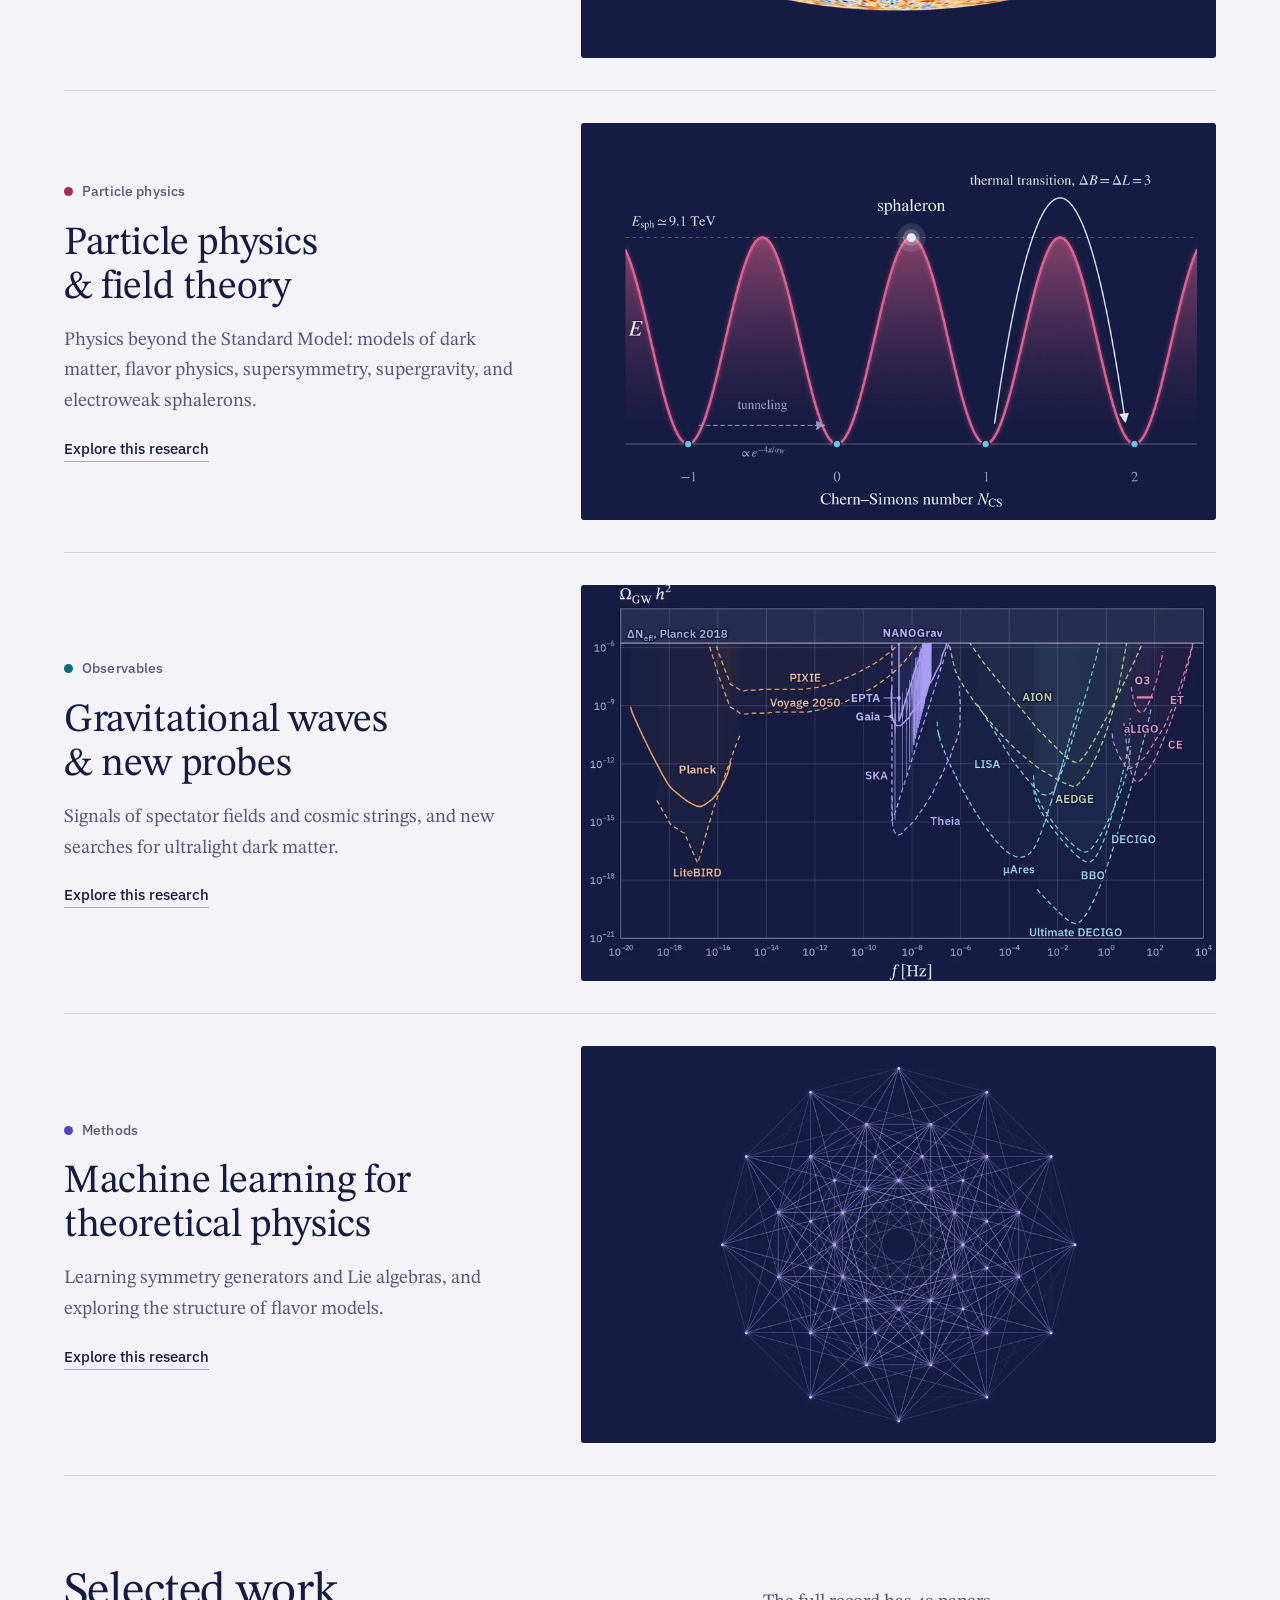
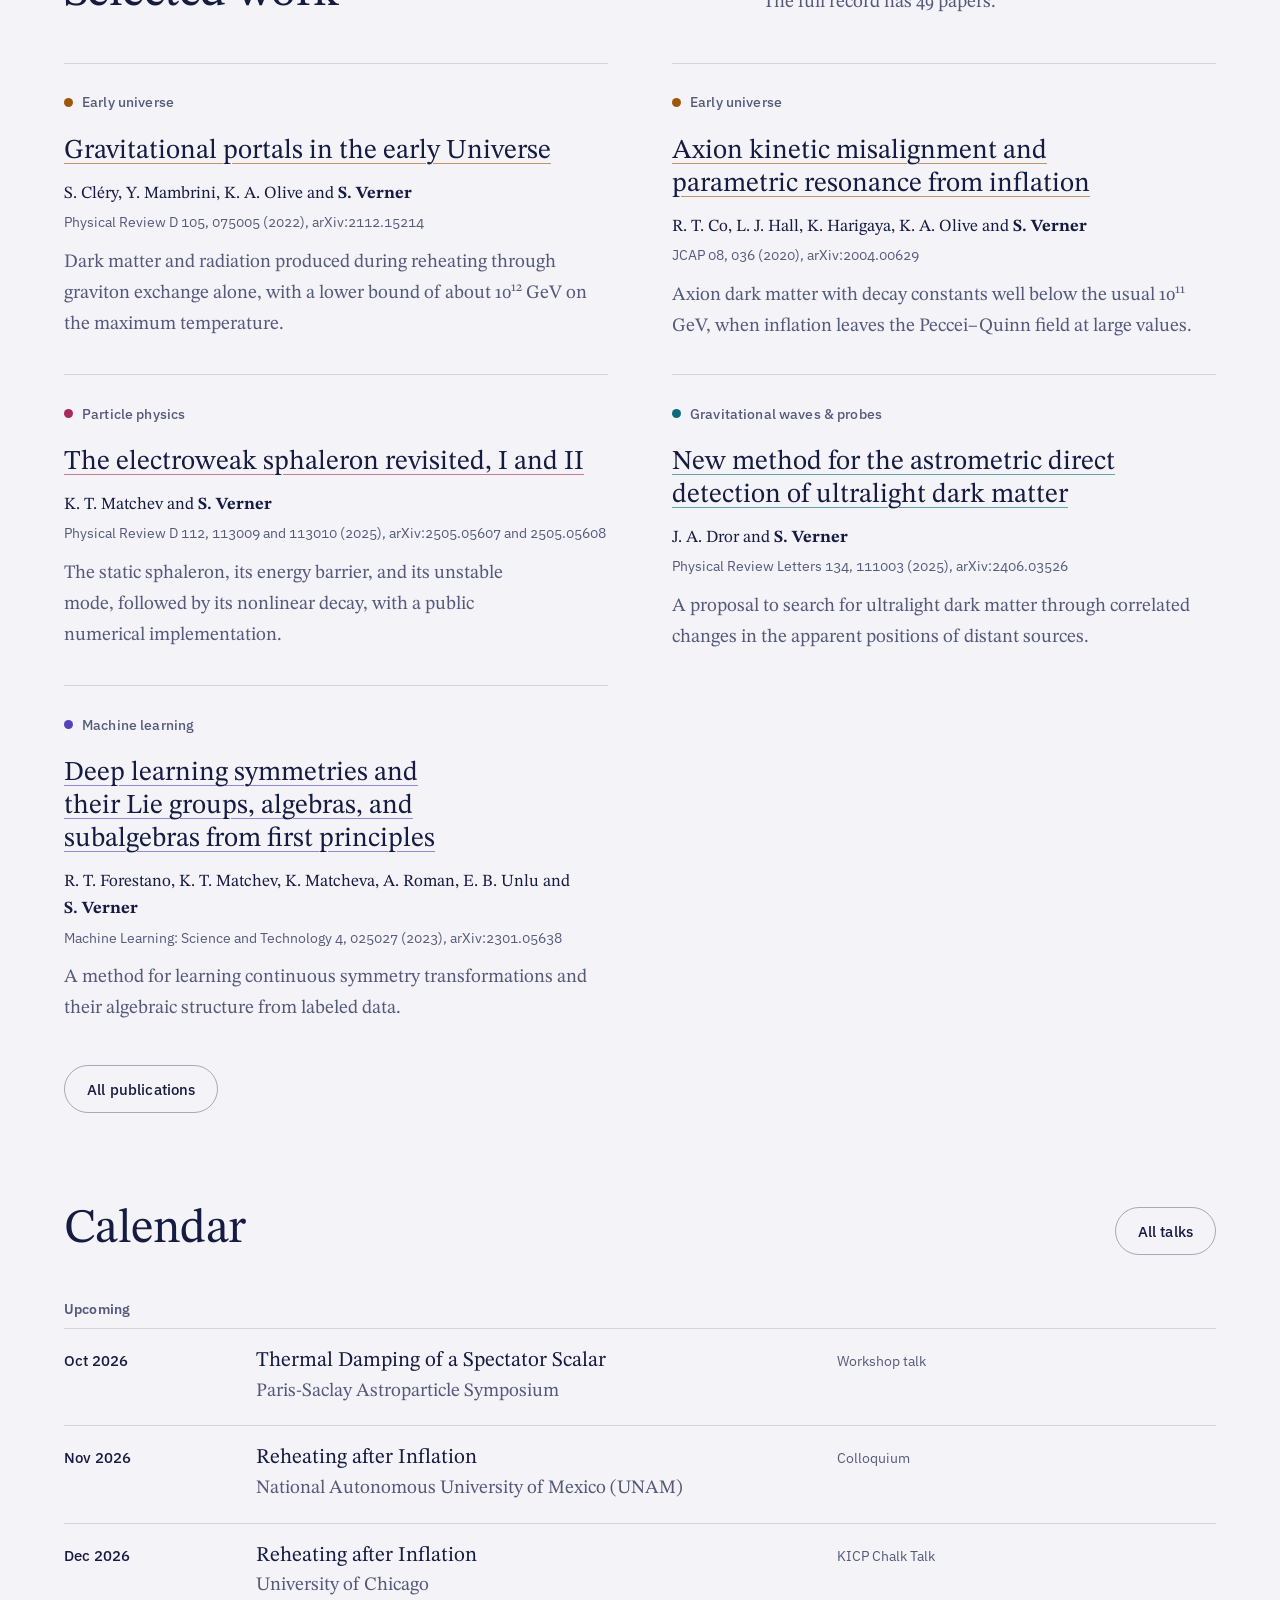
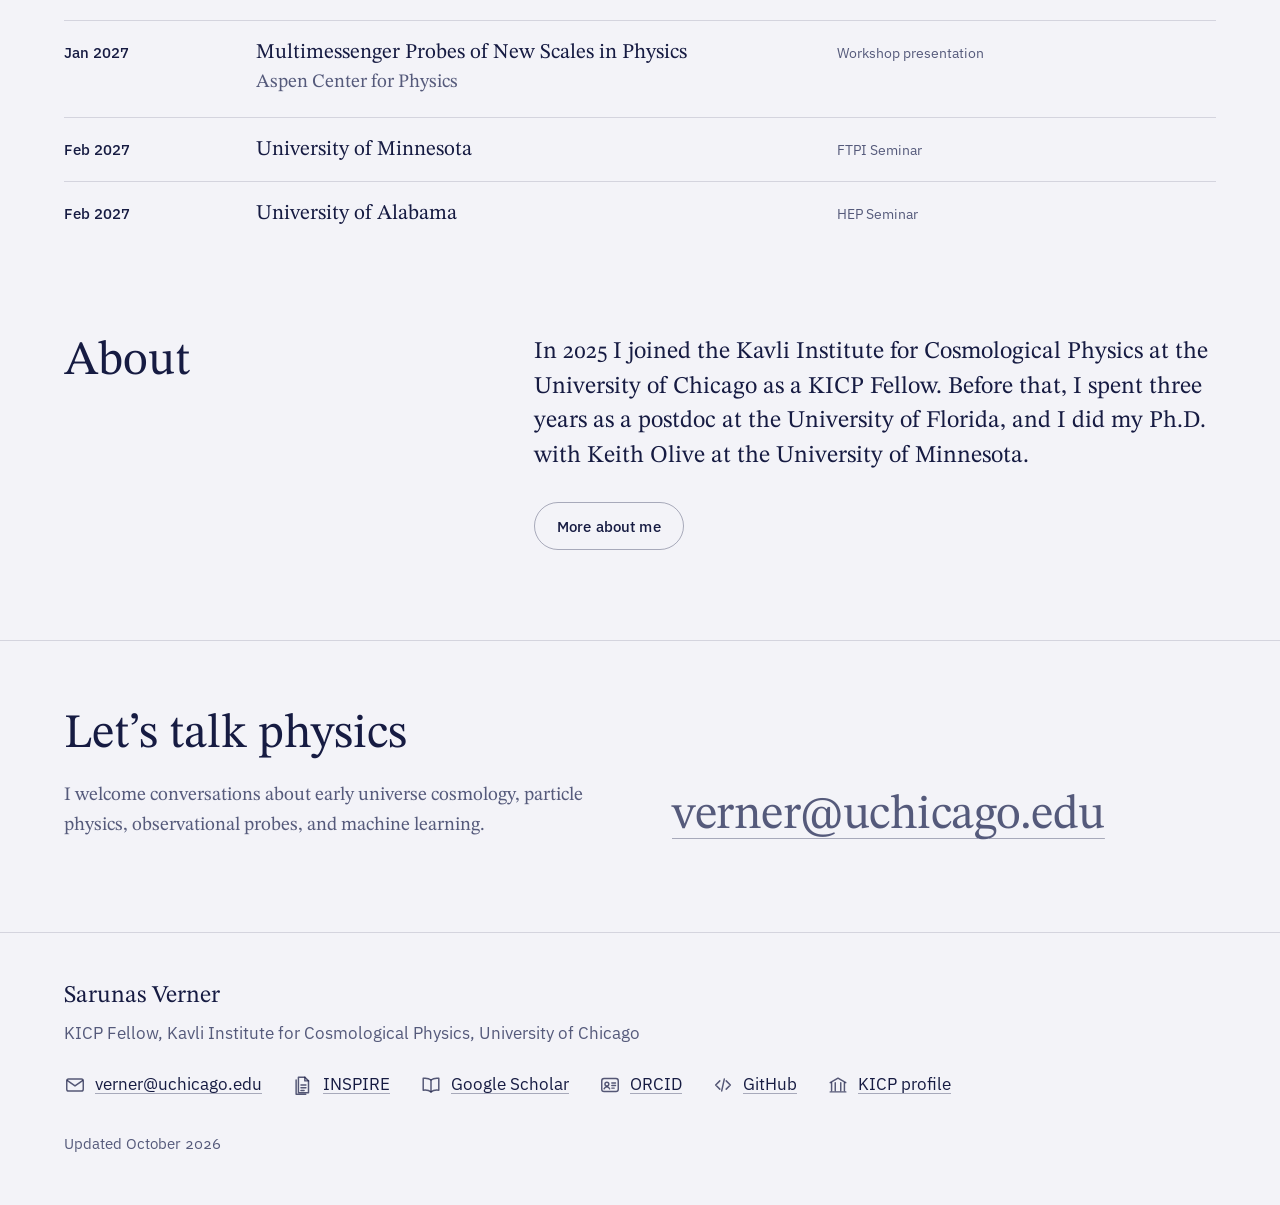
==== commit b3e657e3: "Add files via upload" ====
--- a/index.html
+++ b/index.html
@@ -179,8 +179,8 @@
   <div><p class="title">Reheating after Inflation</p><p class="where">National Autonomous University of Mexico (UNAM)</p></div><p class="kind">Colloquium</p></li><li class="event"><time datetime="2026-12">Dec 2026</time>
   <div><p class="title">Reheating after Inflation</p><p class="where">University of Chicago</p></div><p class="kind">KICP Chalk Talk</p></li><li class="event"><time datetime="2027-01">Jan 2027</time>
   <div><p class="title">Multimessenger Probes of New Scales in Physics</p><p class="where">Aspen Center for Physics</p></div><p class="kind">Workshop presentation</p></li><li class="event"><time datetime="2027-02">Feb 2027</time>
-  <div><p class="title">Title to be announced</p><p class="where">University of Minnesota</p></div><p class="kind">FTPI Seminar</p></li><li class="event"><time datetime="2027-02">Feb 2027</time>
-  <div><p class="title">Title to be announced</p><p class="where">University of Alabama</p></div><p class="kind">HEP Seminar</p></li></ol>
+  <div><p class="title">University of Minnesota</p></div><p class="kind">FTPI Seminar</p></li><li class="event"><time datetime="2027-02">Feb 2027</time>
+  <div><p class="title">University of Alabama</p></div><p class="kind">HEP Seminar</p></li></ol>
   </div>
 </section>
 
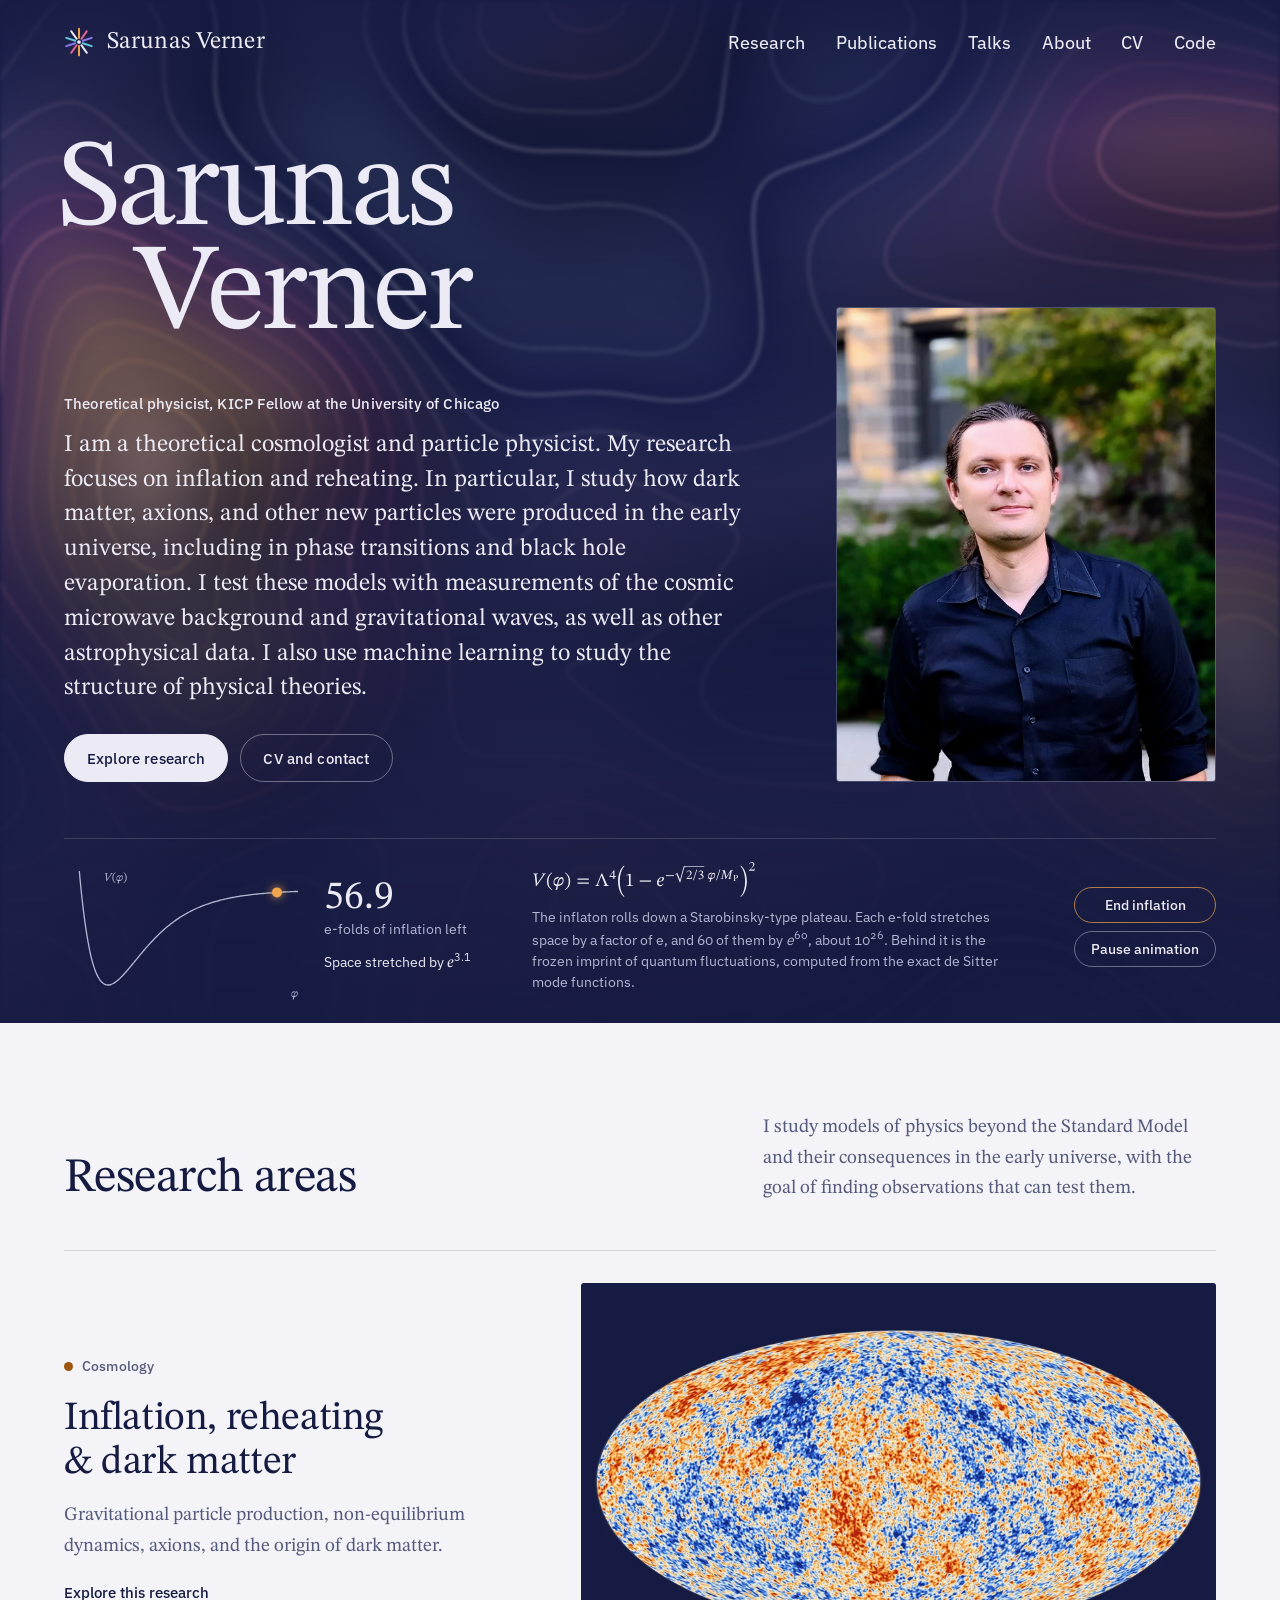
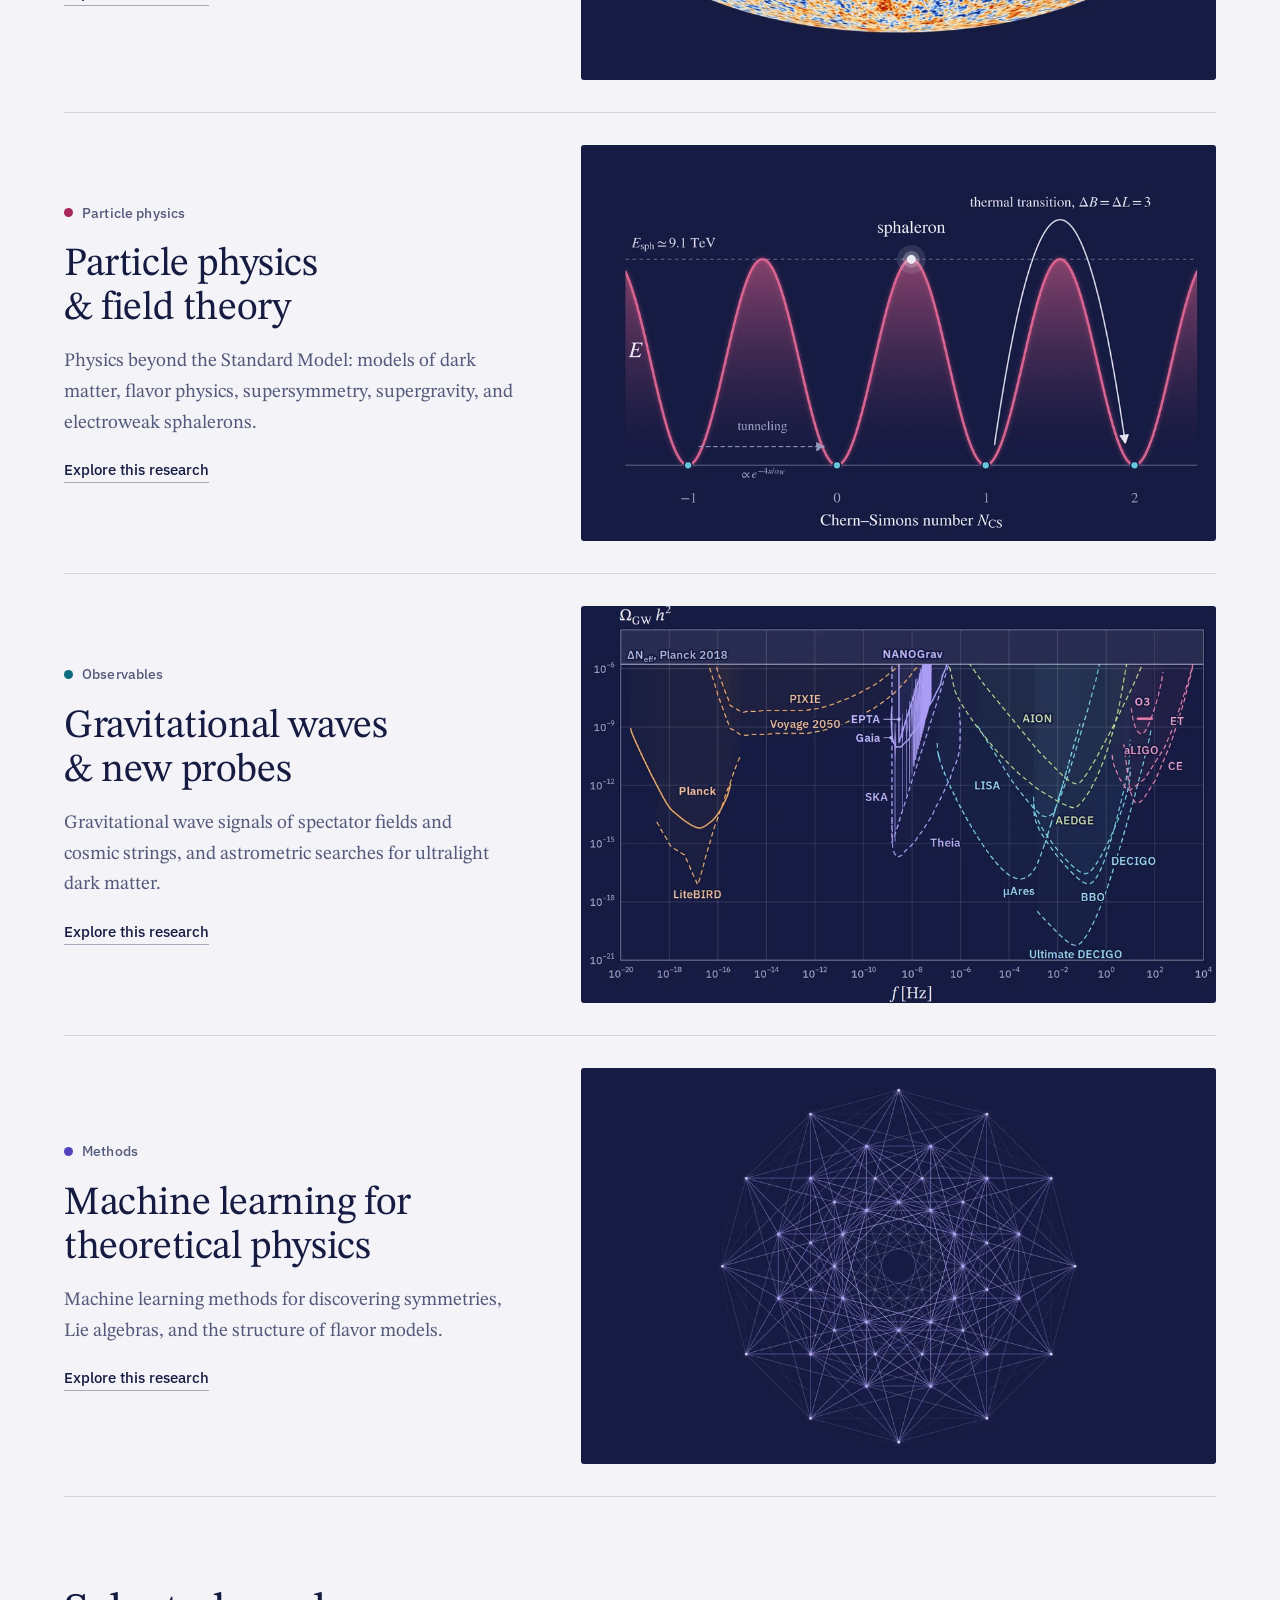
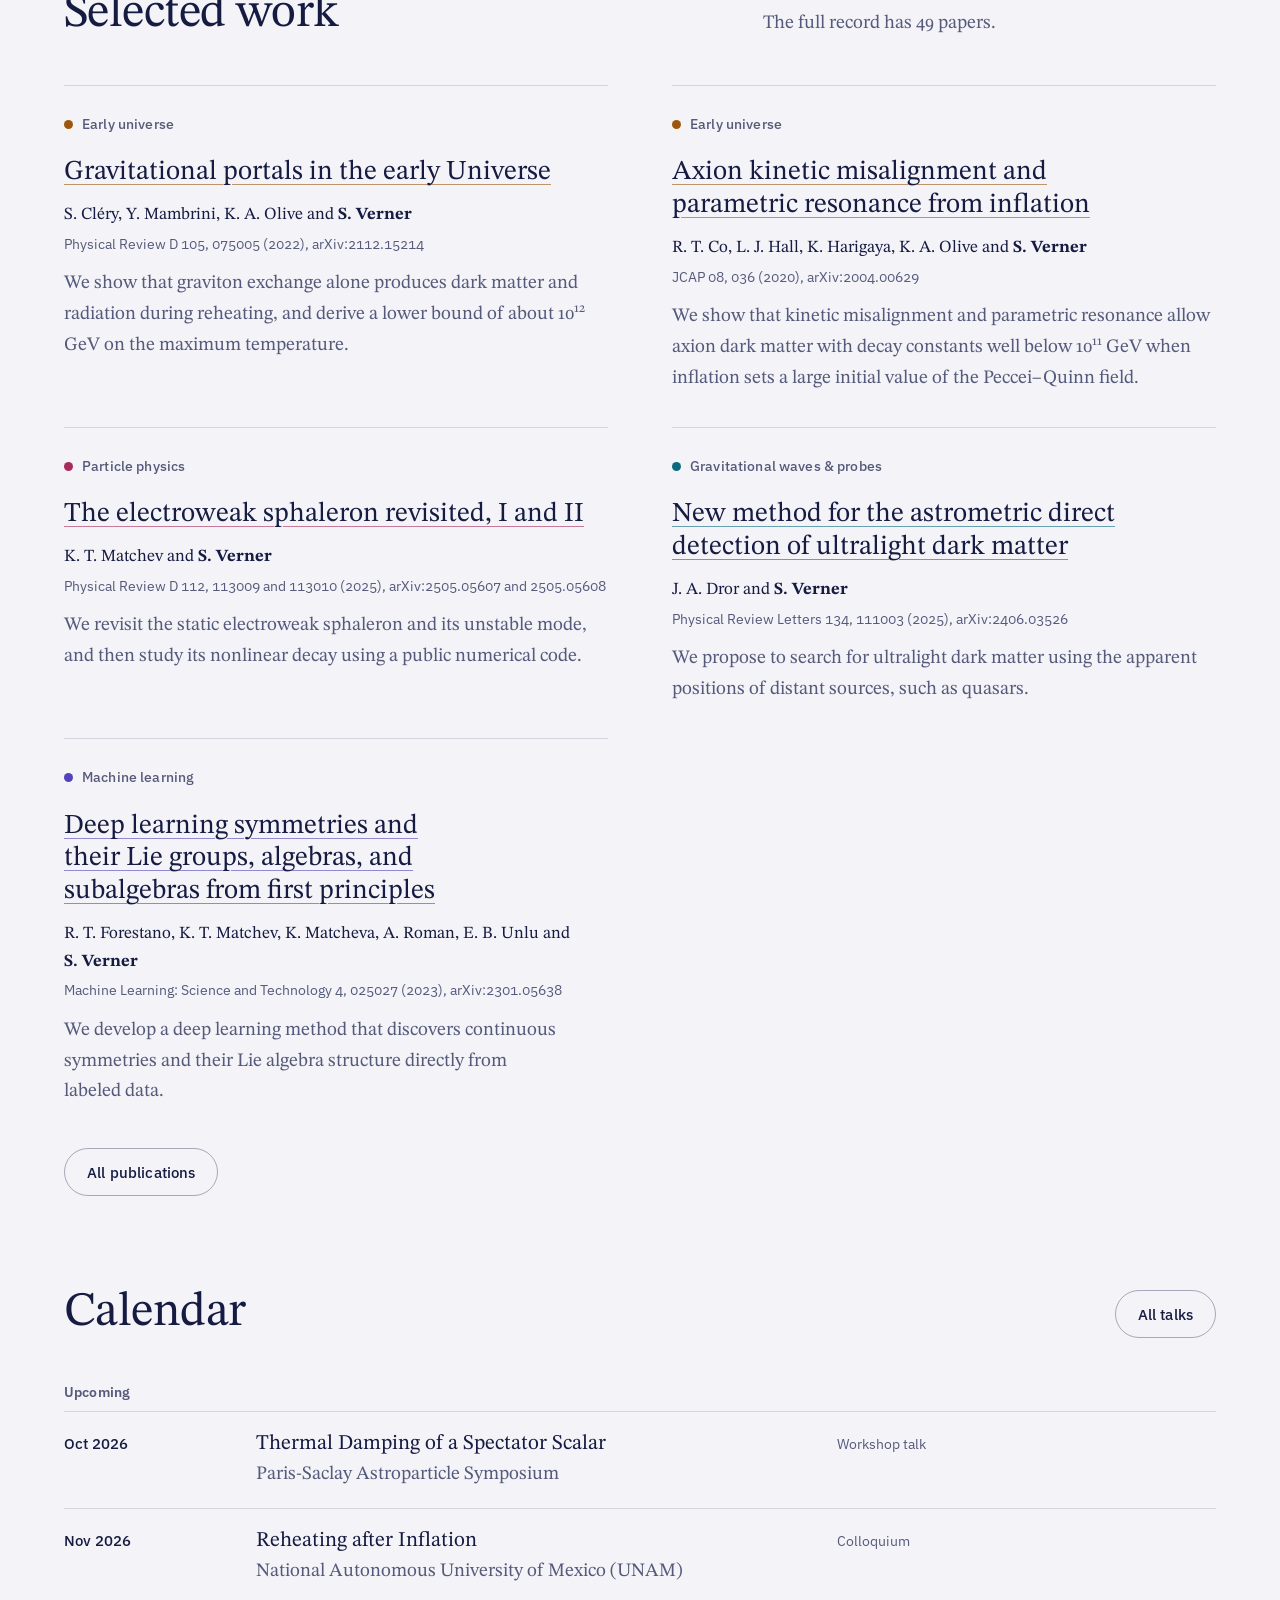
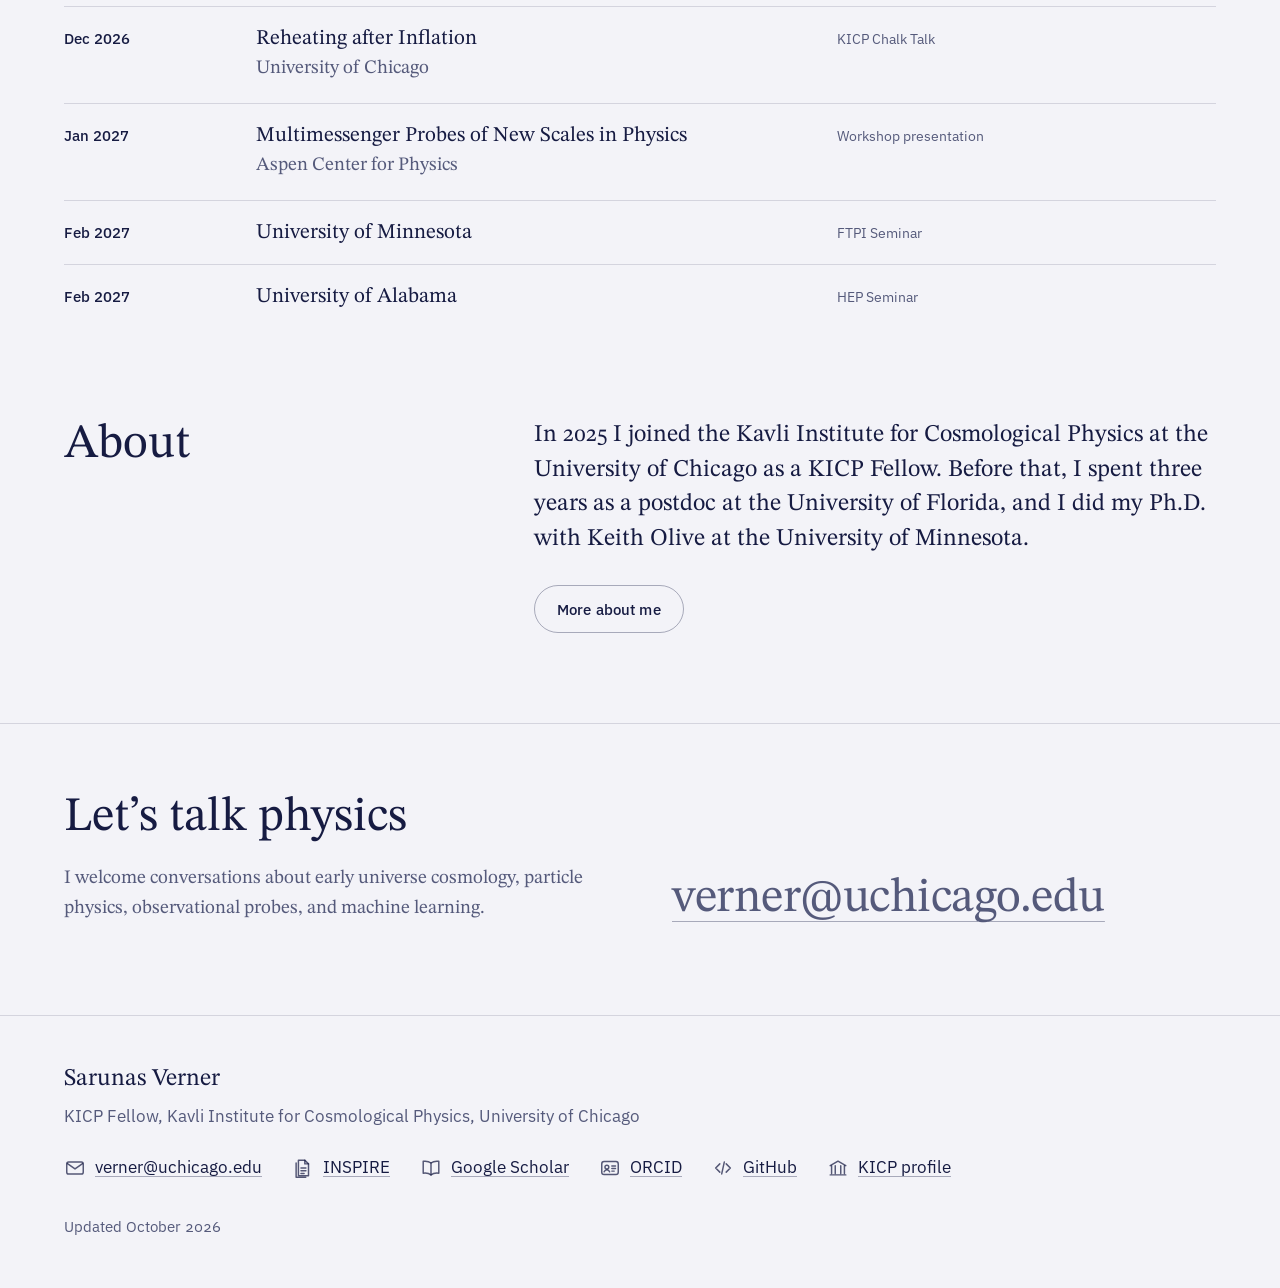
==== commit 36062e96: "Add files via upload" ====
--- a/index.html
+++ b/index.html
@@ -39,7 +39,7 @@
       <div class="hero-main">
         <h1 class="hero-name" id="hero-name"><span>Sarunas</span><span>Verner</span></h1>
         <p class="hero-role">Theoretical physicist, KICP Fellow at the University of Chicago</p>
-        <p class="hero-lede">I am a theoretical cosmologist and particle physicist. I study inflation, reheating, and the production of new particles in the early universe, including dark matter, axions, and relics of phase transitions or black hole evaporation. I test these models against the cosmic microwave background, gravitational waves, and astrophysical data. I also use machine learning to find structure in physical theories.</p>
+        <p class="hero-lede">I am a theoretical cosmologist and particle physicist. My research focuses on inflation and reheating. In particular, I study how dark matter, axions, and other new particles were produced in the early universe, including in phase transitions and black hole evaporation. I test these models with measurements of the cosmic microwave background and gravitational waves, as well as other astrophysical data. I also use machine learning to study the structure of physical theories.</p>
         <div class="actions">
           <a class="button" href="research/">Explore research</a>
           <a class="button button-quiet" href="cv/">CV and contact</a>
@@ -80,8 +80,8 @@
 <section class="band" aria-labelledby="research-h">
   <div class="wrap">
     <div class="section-head">
-      <h2 id="research-h">From fundamental theory to observable physics</h2>
-      <p>Each idea starts with a model of physics, follows its consequences through the early universe, and ends with predictions that observations can test.</p>
+      <h2 id="research-h">Research areas</h2>
+      <p>I study models of physics beyond the Standard Model and their consequences in the early universe, with the goal of finding observations that can test them.</p>
     </div>
     <ul class="themes"><li class="theme" data-area="early">
   <a class="theme-link" href="research/#early-universe">
@@ -108,7 +108,7 @@
     <div>
       <span class="label"><span class="dot"></span>Observables</span>
       <h3>Gravitational waves &amp; new probes</h3>
-      <p>Signals of spectator fields and cosmic strings, and new searches for ultralight dark matter.</p>
+      <p>Gravitational wave signals of spectator fields and cosmic strings, and astrometric searches for ultralight dark matter.</p>
       <span class="more">Explore this research</span>
     </div>
     <figure class="plate"><img src="assets/img/gravitational-waves-1600.webp" srcset="assets/img/gravitational-waves-960.webp 960w, assets/img/gravitational-waves-1600.webp 1600w, assets/img/gravitational-waves-3200.webp 3200w" sizes="(max-width: 860px) 100vw, 58vw" width="1600" height="1000" alt="Gravitational wave energy density against frequency from 10⁻²⁰ to 10⁴ Hz, with sensitivity curves for CMB missions, pulsar timing arrays, astrometry, and space, atom and ground-based interferometers, the NANOGrav 15-year signal, the LIGO–Virgo–KAGRA O3 limit and the Planck 2018 ΔN_eff bound" loading="lazy" decoding="async"></figure>
@@ -118,7 +118,7 @@
     <div>
       <span class="label"><span class="dot"></span>Methods</span>
       <h3>Machine learning for theoretical physics</h3>
-      <p>Learning symmetry generators and Lie algebras, and exploring the structure of flavor models.</p>
+      <p>Machine learning methods for discovering symmetries, Lie algebras, and the structure of flavor models.</p>
       <span class="more">Explore this research</span>
     </div>
     <figure class="plate"><img src="assets/img/machine-learning-1600.webp" srcset="assets/img/machine-learning-960.webp 960w, assets/img/machine-learning-1600.webp 1600w" sizes="(max-width: 860px) 100vw, 58vw" width="1600" height="1000" alt="A twelve-fold symmetric web of violet lines connecting 72 points in concentric rings" loading="lazy" decoding="async"></figure>
@@ -138,31 +138,31 @@
   <h3><a href="https://arxiv.org/abs/2112.15214">Gravitational portals in the early Universe</a></h3>
   <p class="authors">S. Cléry, Y. Mambrini, K. A. Olive and <strong>S. Verner</strong></p>
   <p class="venue">Physical Review D 105, 075005 (2022), arXiv:2112.15214</p>
-  <p class="summary">Dark matter and radiation produced during reheating through graviton exchange alone, with a lower bound of about 10<sup>12</sup> GeV on the maximum temperature.</p>
+  <p class="summary">We show that graviton exchange alone produces dark matter and radiation during reheating, and derive a lower bound of about 10<sup>12</sup> GeV on the maximum temperature.</p>
 </li><li class="work" data-area="early">
   <span class="label"><span class="dot"></span>Early universe</span>
   <h3><a href="https://arxiv.org/abs/2004.00629">Axion kinetic misalignment and parametric resonance from inflation</a></h3>
   <p class="authors">R. T. Co, L. J. Hall, K. Harigaya, K. A. Olive and <strong>S. Verner</strong></p>
   <p class="venue">JCAP 08, 036 (2020), arXiv:2004.00629</p>
-  <p class="summary">Axion dark matter with decay constants well below the usual 10<sup>11</sup> GeV, when inflation leaves the Peccei–Quinn field at large values.</p>
+  <p class="summary">We show that kinetic misalignment and parametric resonance allow axion dark matter with decay constants well below 10<sup>11</sup> GeV when inflation sets a large initial value of the Peccei–Quinn field.</p>
 </li><li class="work" data-area="particle">
   <span class="label"><span class="dot"></span>Particle physics</span>
   <h3><a href="https://arxiv.org/abs/2505.05607">The electroweak sphaleron revisited, I and II</a></h3>
   <p class="authors">K. T. Matchev and <strong>S. Verner</strong></p>
   <p class="venue">Physical Review D 112, 113009 and 113010 (2025), arXiv:2505.05607 and 2505.05608</p>
-  <p class="summary">The static sphaleron, its energy barrier, and its unstable mode, followed by its nonlinear decay, with a public numerical implementation.</p>
+  <p class="summary">We revisit the static electroweak sphaleron and its unstable mode, and then study its nonlinear decay using a public numerical code.</p>
 </li><li class="work" data-area="signals">
   <span class="label"><span class="dot"></span>Gravitational waves &amp; probes</span>
   <h3><a href="https://arxiv.org/abs/2406.03526">New method for the astrometric direct detection of ultralight dark matter</a></h3>
   <p class="authors">J. A. Dror and <strong>S. Verner</strong></p>
   <p class="venue">Physical Review Letters 134, 111003 (2025), arXiv:2406.03526</p>
-  <p class="summary">A proposal to search for ultralight dark matter through correlated changes in the apparent positions of distant sources.</p>
+  <p class="summary">We propose to search for ultralight dark matter using the apparent positions of distant sources, such as quasars.</p>
 </li><li class="work" data-area="ml">
   <span class="label"><span class="dot"></span>Machine learning</span>
   <h3><a href="https://arxiv.org/abs/2301.05638">Deep learning symmetries and their Lie groups, algebras, and subalgebras from first principles</a></h3>
   <p class="authors">R. T. Forestano, K. T. Matchev, K. Matcheva, A. Roman, E. B. Unlu and <strong>S. Verner</strong></p>
   <p class="venue">Machine Learning: Science and Technology 4, 025027 (2023), arXiv:2301.05638</p>
-  <p class="summary">A method for learning continuous symmetry transformations and their algebraic structure from labeled data.</p>
+  <p class="summary">We develop a deep learning method that discovers continuous symmetries and their Lie algebra structure directly from labeled data.</p>
 </li></ul>
     <div class="actions" style="margin-top:8px"><a class="button button-quiet" href="publications/">All publications</a></div>
   </div>
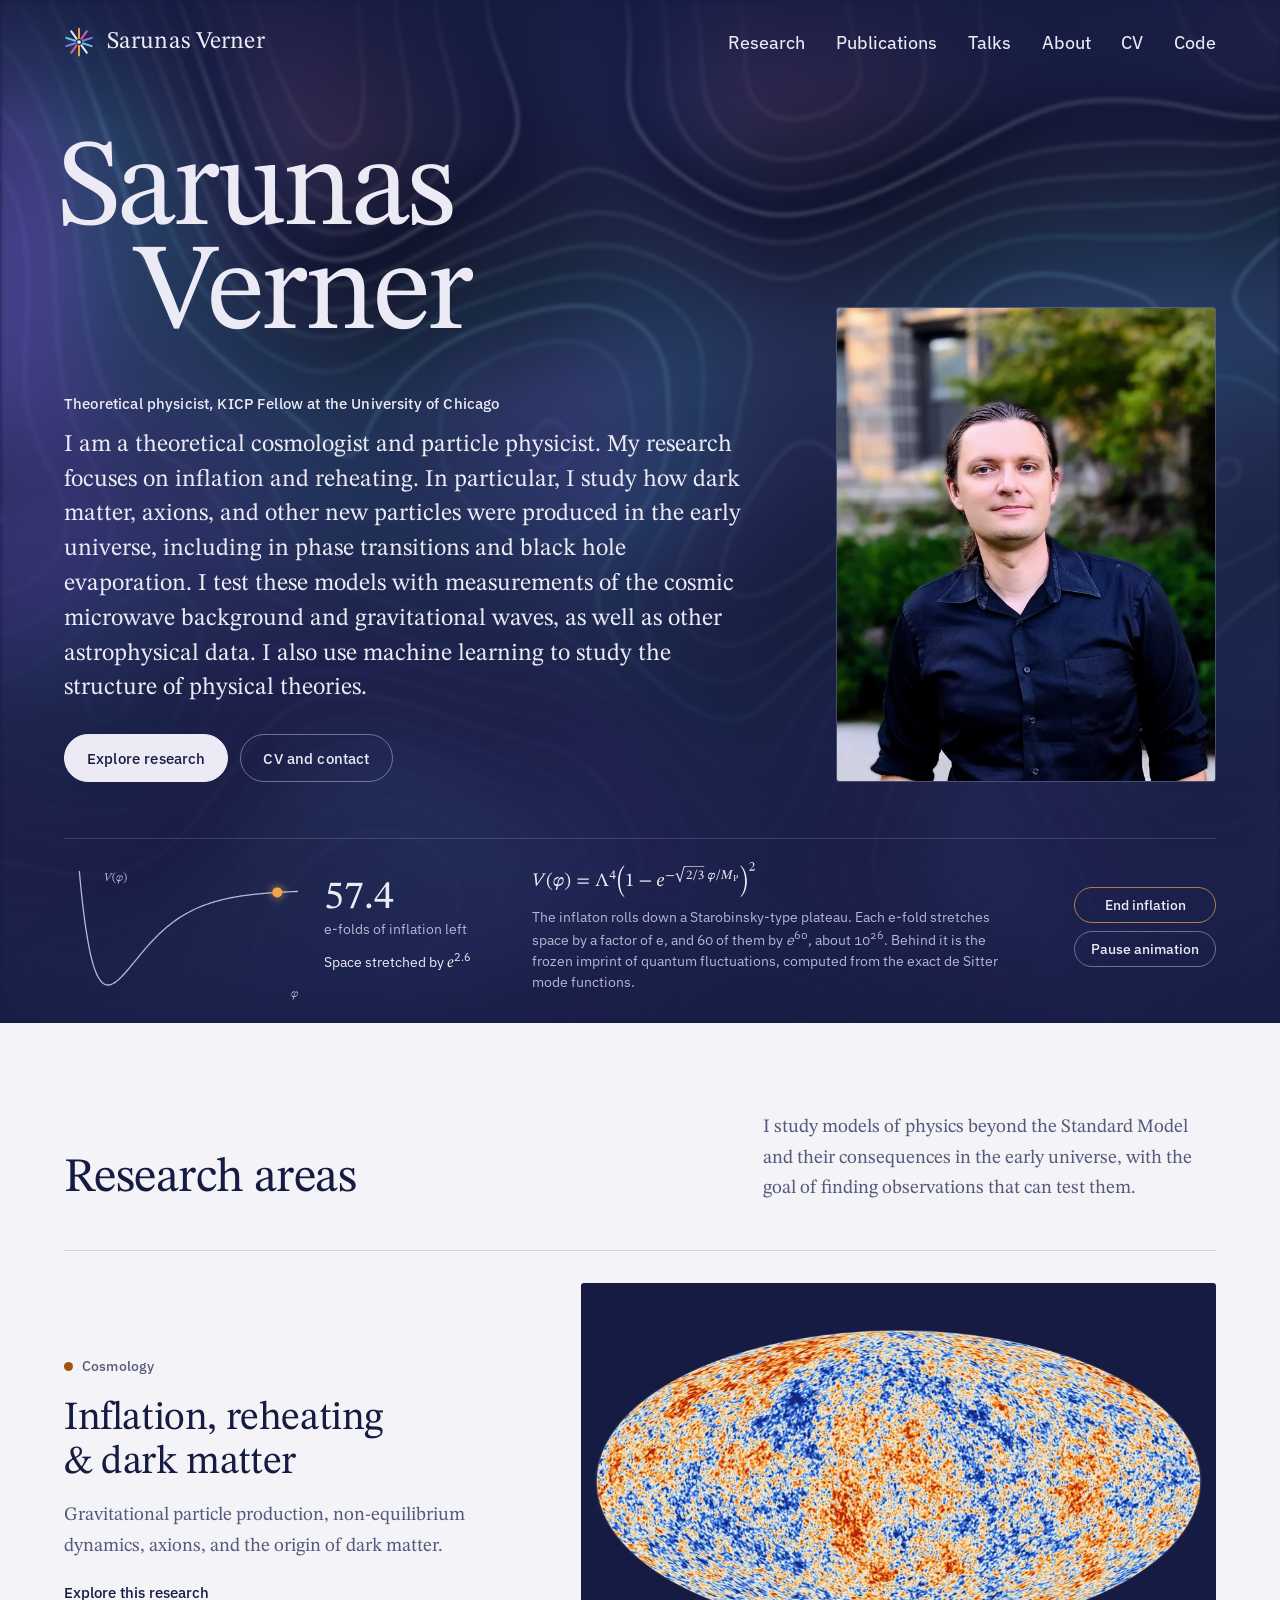
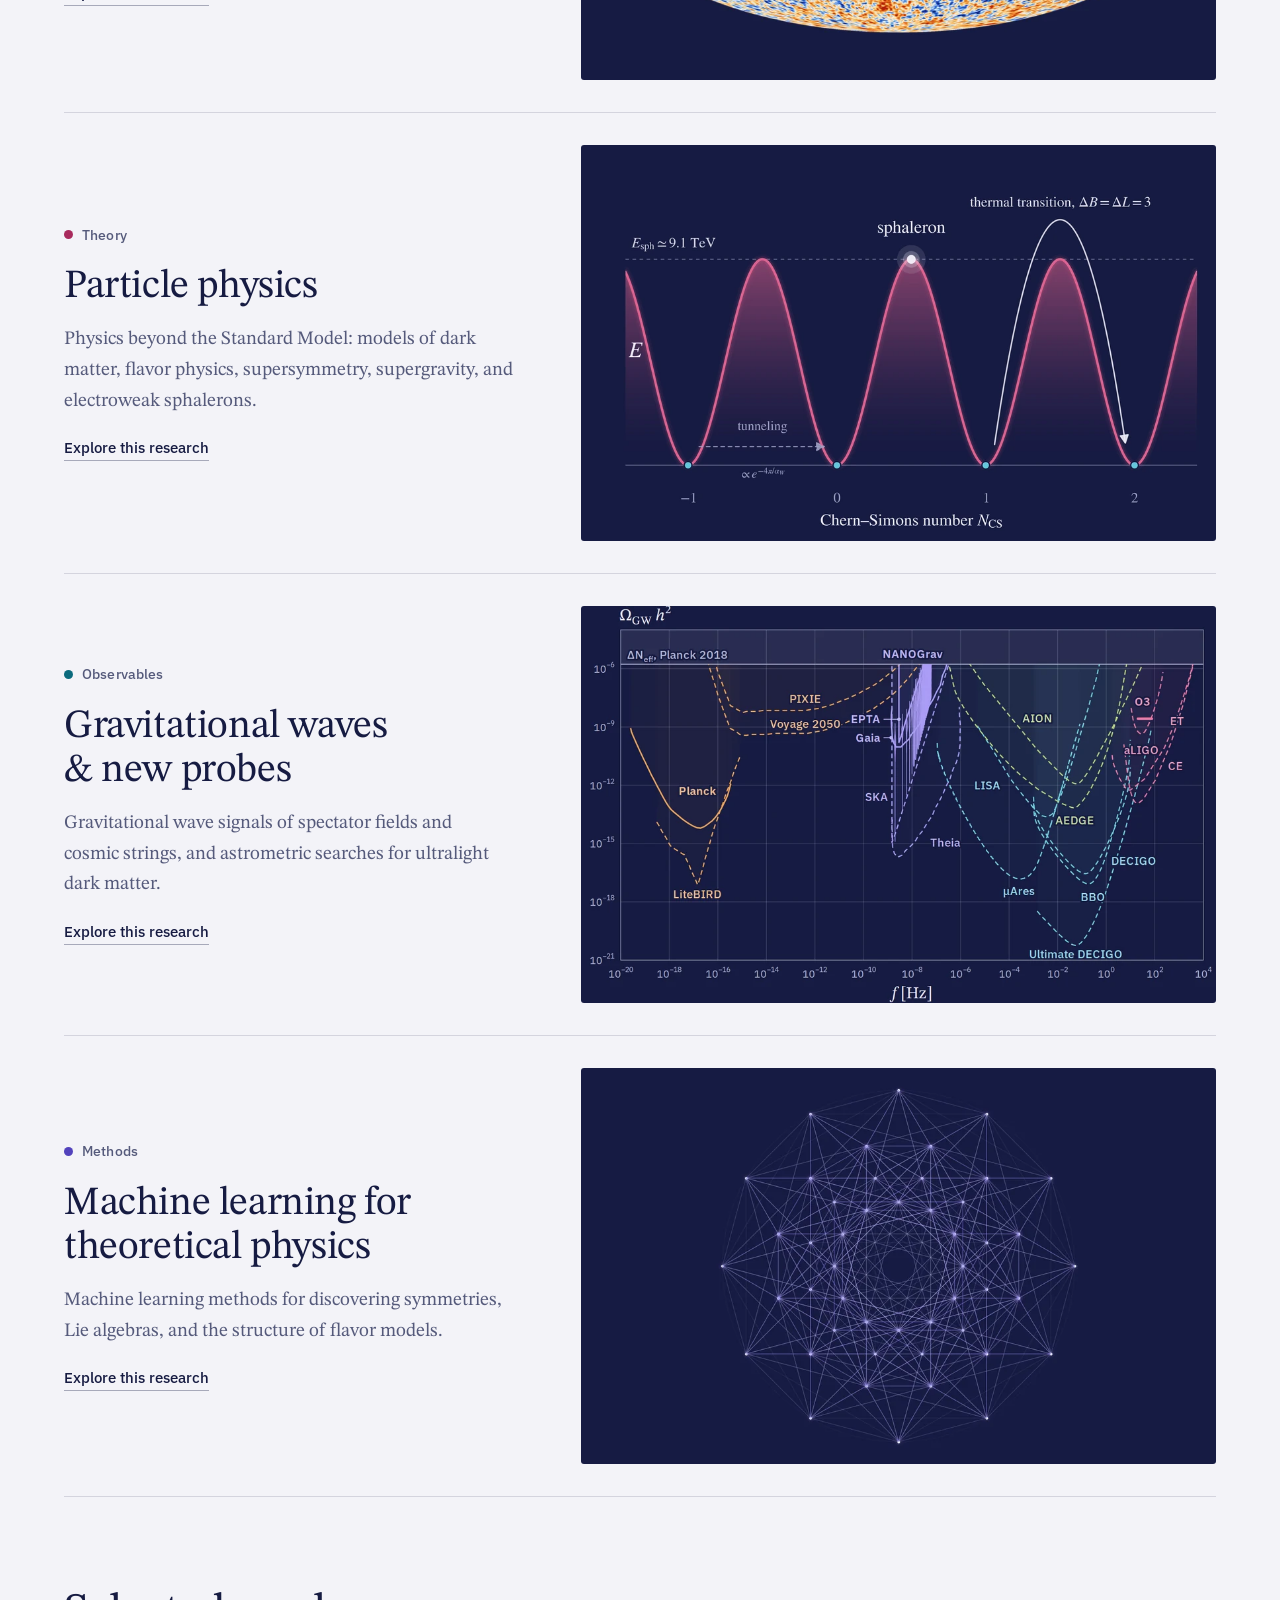
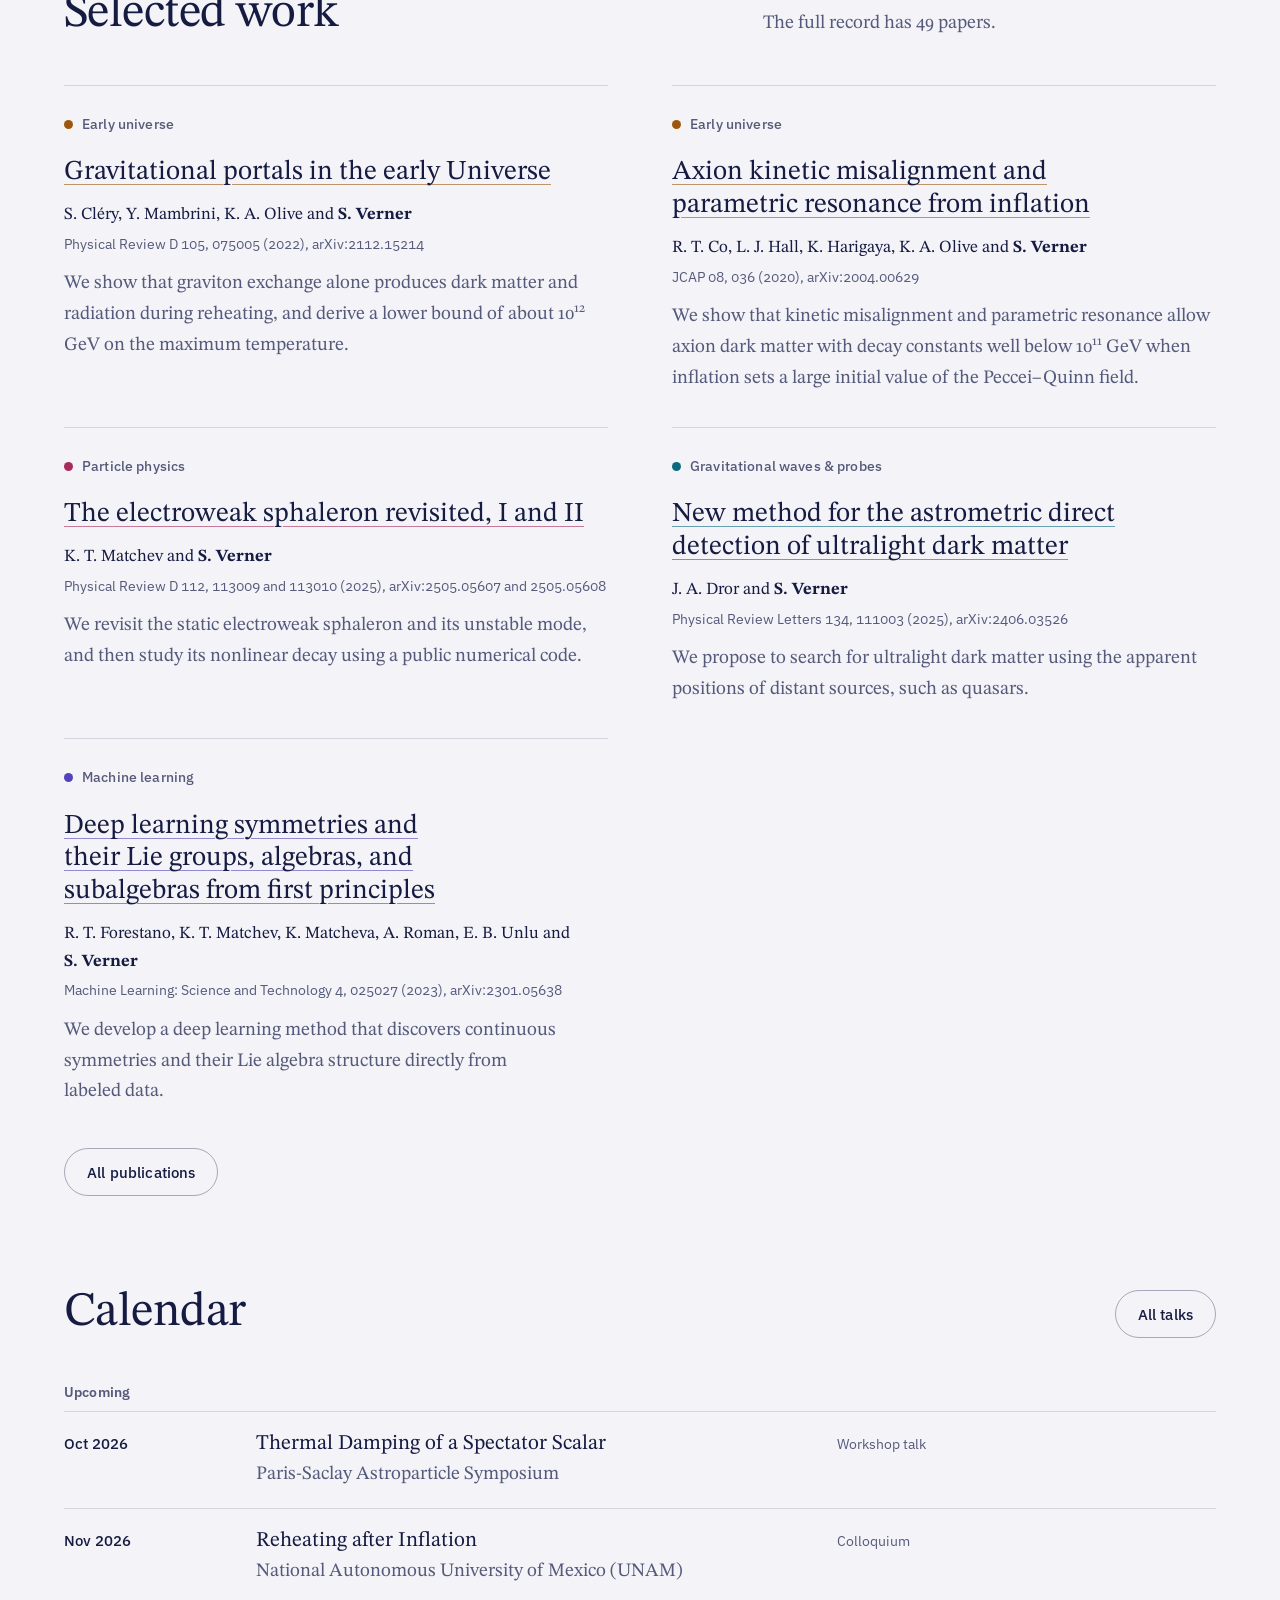
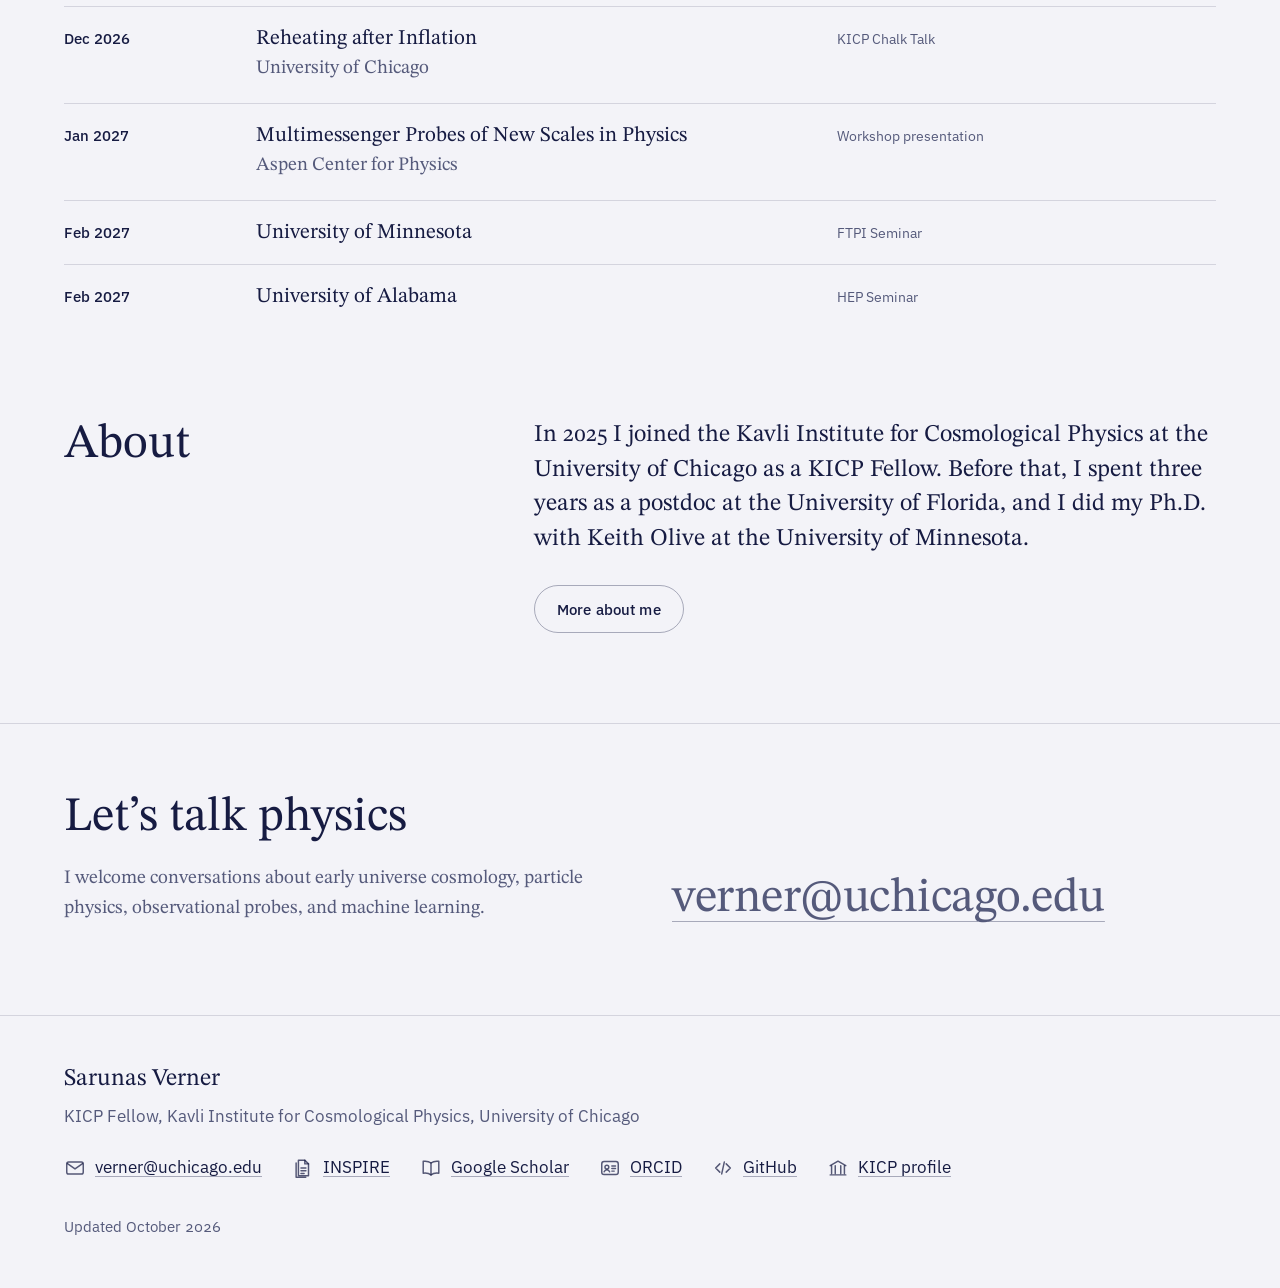
==== commit 98285d68: "Add files via upload" ====
--- a/index.html
+++ b/index.html
@@ -96,8 +96,8 @@
 </li><li class="theme" data-area="particle">
   <a class="theme-link" href="research/#particle-physics">
     <div>
-      <span class="label"><span class="dot"></span>Particle physics</span>
-      <h3>Particle physics &amp; field theory</h3>
+      <span class="label"><span class="dot"></span>Theory</span>
+      <h3>Particle physics</h3>
       <p>Physics beyond the Standard Model: models of dark matter, flavor physics, supersymmetry, supergravity, and electroweak sphalerons.</p>
       <span class="more">Explore this research</span>
     </div>
